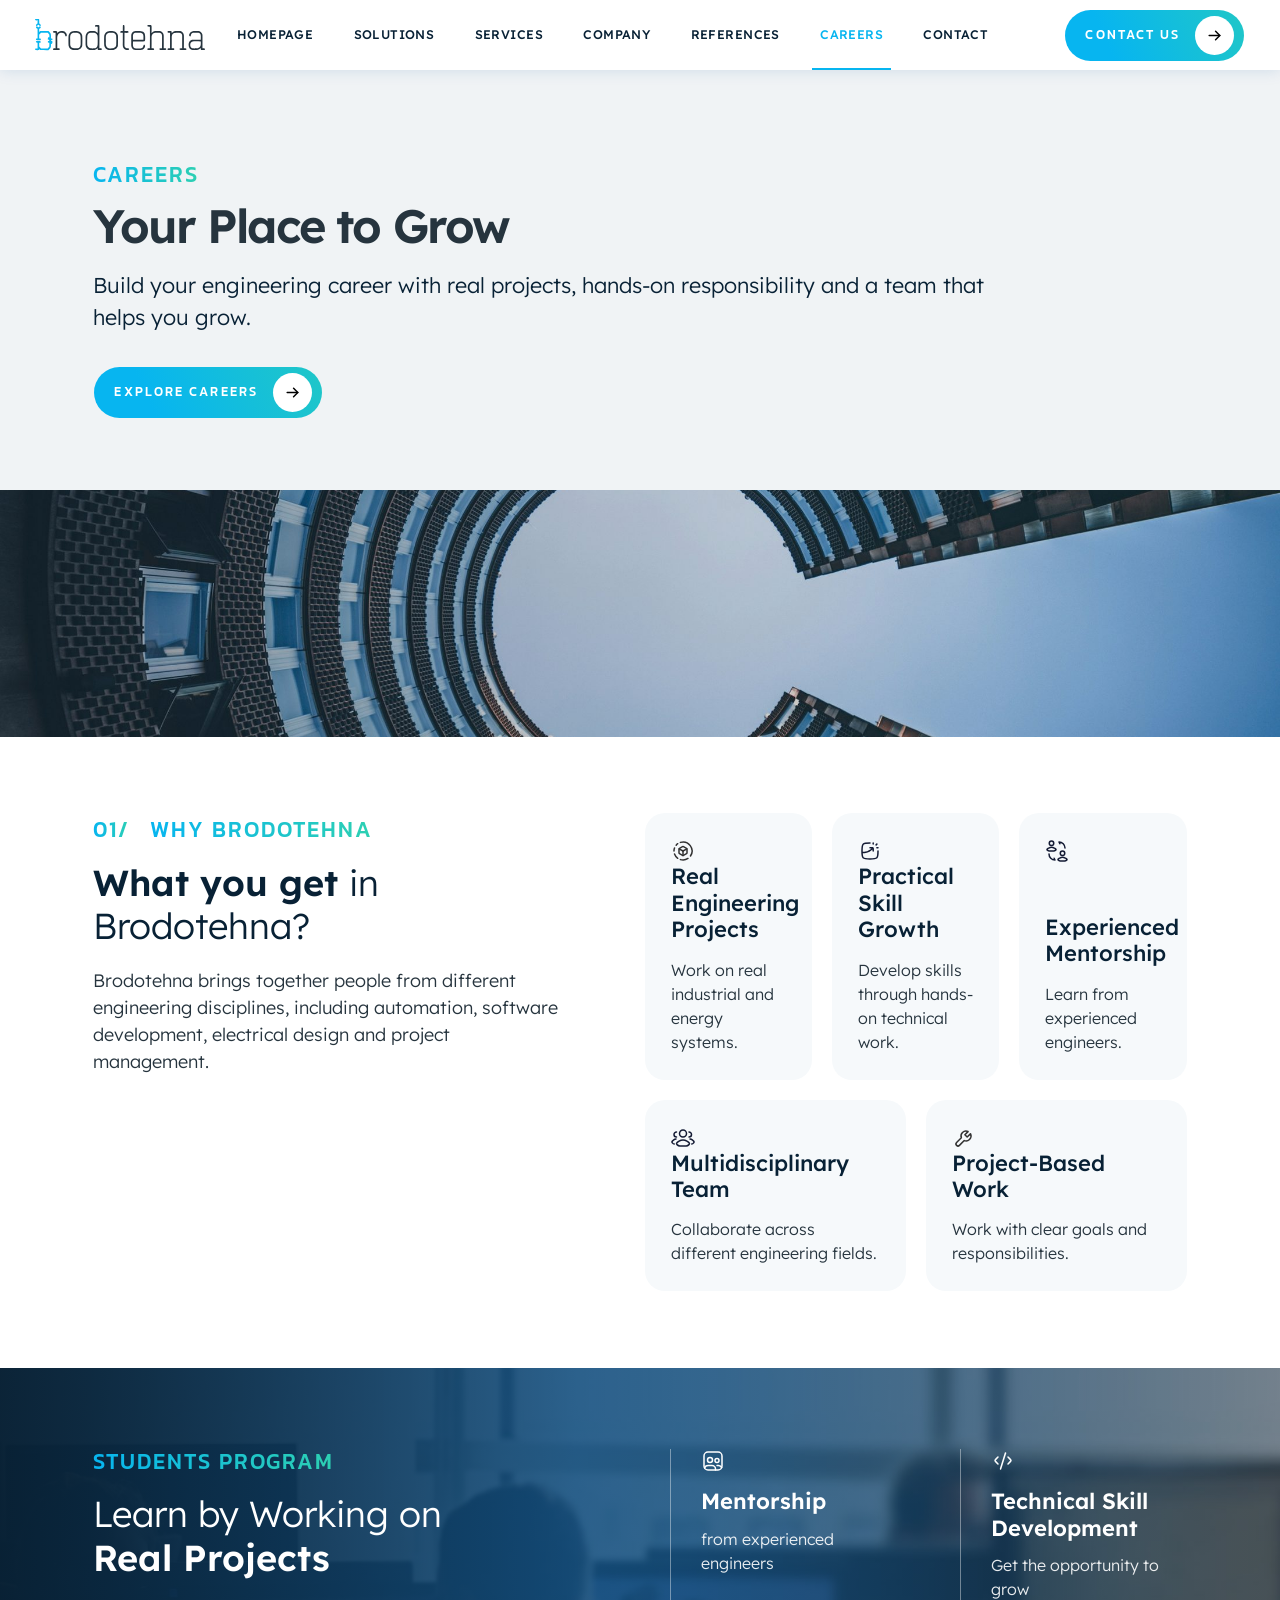
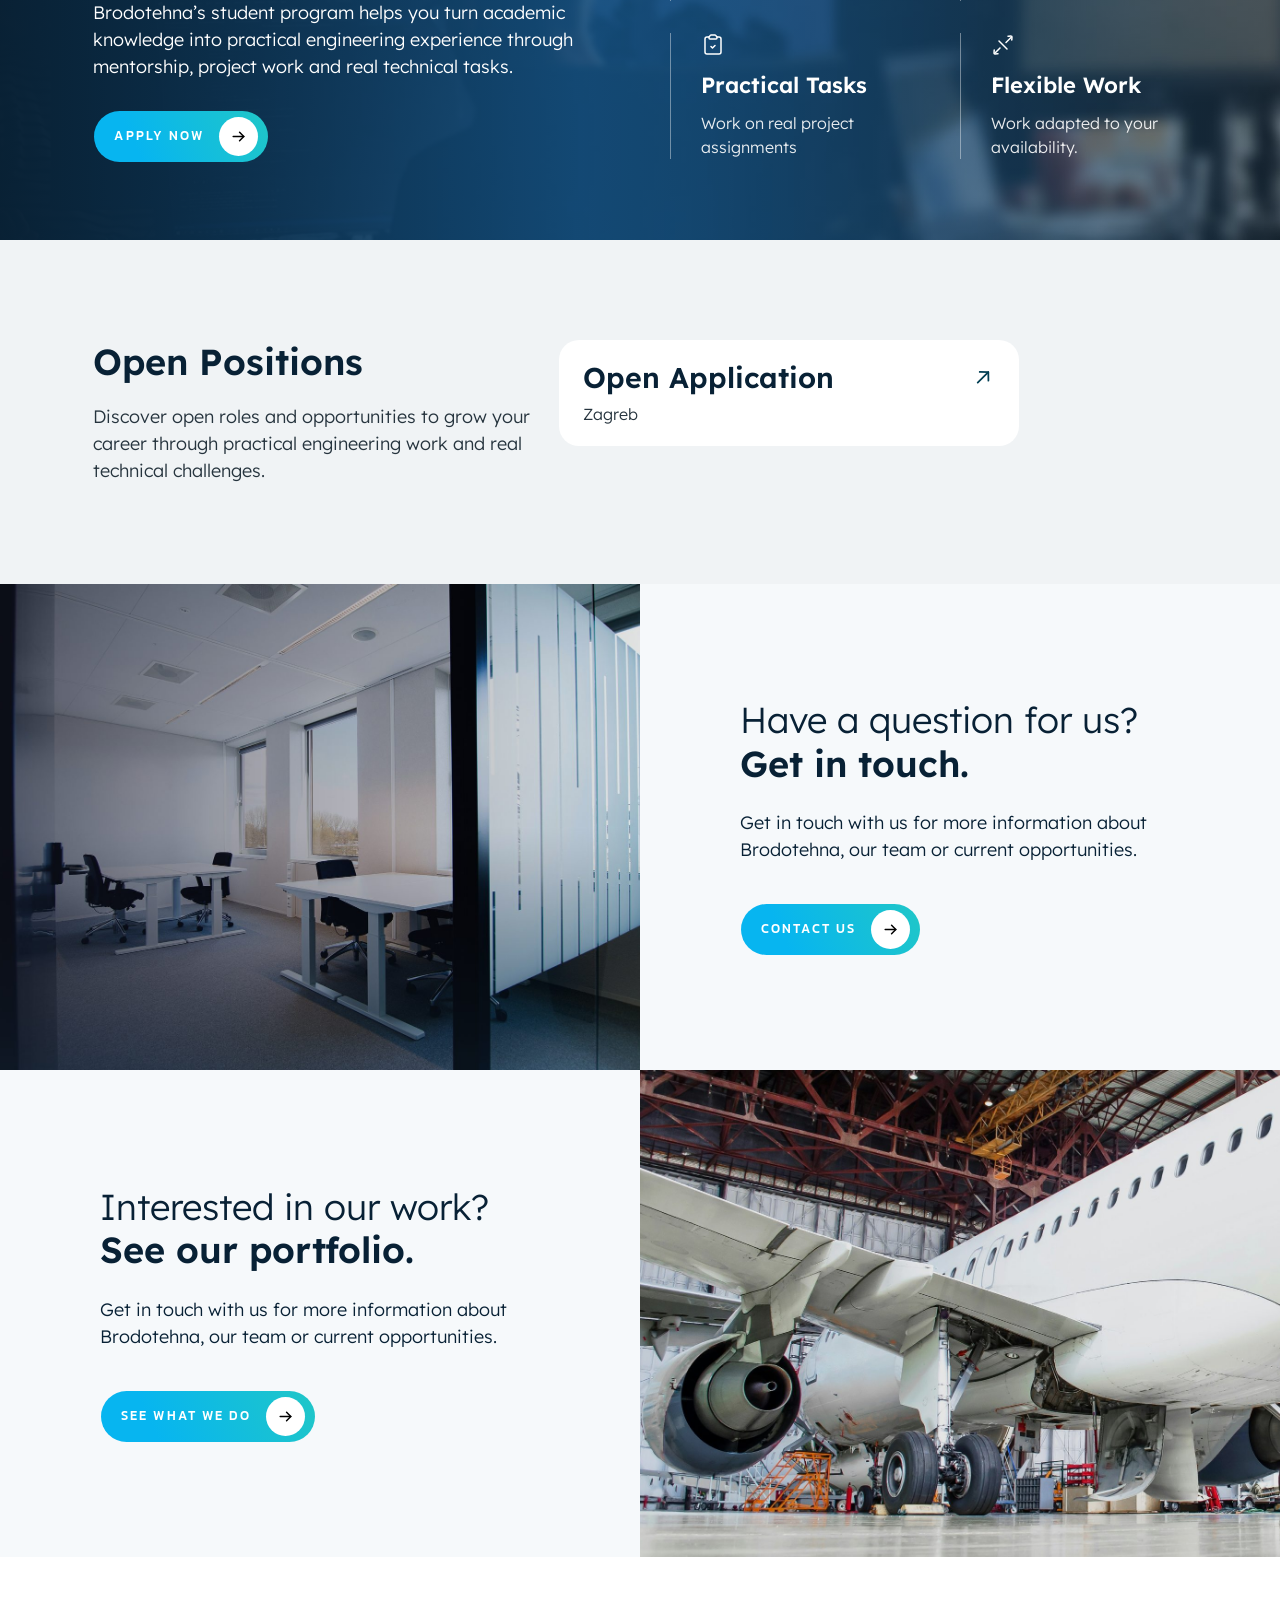
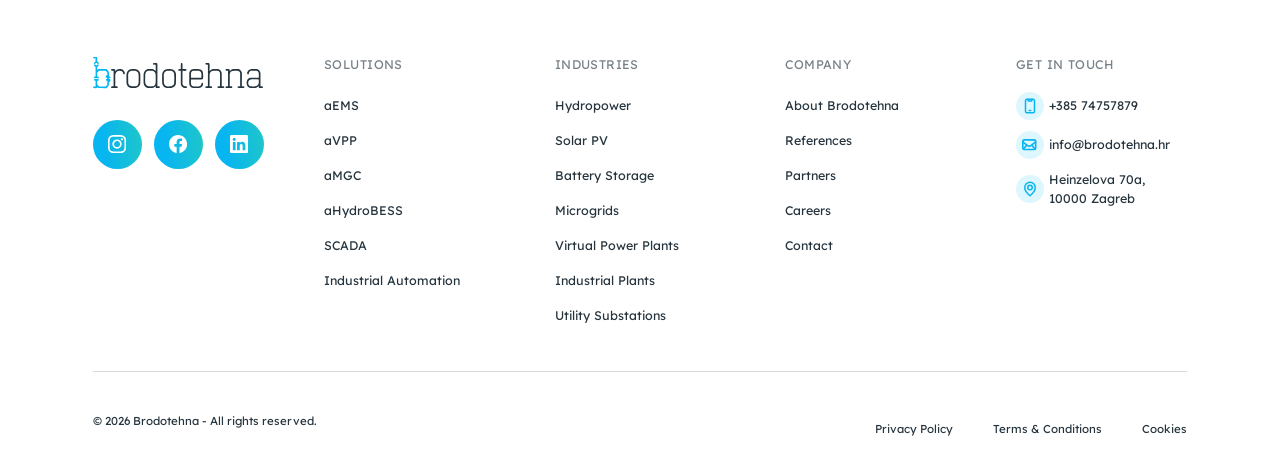
==== careers.html @ 7fa24510 "added all pages" ====
<!DOCTYPE html>
<html lang="en">

<head>
  <meta charset="utf-8">
  <meta content="width=device-width, initial-scale=1.0" name="viewport">

  <title>Brodotehna - Careers</title>
  <meta content="Grow your engineering career at Brodotehna - real industrial and energy projects, experienced mentorship and a student program for hands-on technical experience." name="description">

  <!-- Favicons -->
  <link href="assets/img/brodotehna/favicon.svg" rel="icon">
  <link href="assets/img/apple-touch-icon.png" rel="apple-touch-icon">

  <!-- Google Fonts -->
  <link rel="preconnect" href="https://fonts.googleapis.com">
  <link rel="preconnect" href="https://fonts.gstatic.com" crossorigin>
  <link href="https://fonts.googleapis.com/css2?family=Kanit:wght@400;500;600&family=Lexend:wght@300;400;500;600&display=swap" rel="stylesheet">

  <!-- Vendor CSS Files -->
  <link href="assets/vendor/bootstrap/css/bootstrap.min.css" rel="stylesheet">
  <link href="assets/vendor/aos/aos.css" rel="stylesheet">

  <!-- Brodotehna Site CSS (see references.html for why main.css and
       bootstrap-icons aren't loaded here either) -->
  <link href="assets/css/brodotehna.css" rel="stylesheet">

</head>

<body class="bth-page">

  <!-- ======= Menu ======= -->
  <nav class="navbar navbar-expand-xl bth-navbar sticky-top">
    <div class="bth-navbar__inner">
      <a href="index.html" class="navbar-brand bth-navbar__brand">
        <img src="assets/img/brodotehna/logo-brodotehna.svg" alt="Brodotehna">
      </a>

      <button type="button" class="navbar-toggler bth-navbar__toggler" data-bs-toggle="collapse" data-bs-target="#bthNavMain" aria-controls="bthNavMain" aria-expanded="false" aria-label="Toggle navigation">
        <img class="bth-icon-menu" src="assets/img/brodotehna/icon-menu.svg" alt="">
        <img class="bth-icon-close" src="assets/img/brodotehna/icon-close.svg" alt="">
      </button>

      <div class="collapse navbar-collapse" id="bthNavMain">
        <ul class="navbar-nav bth-navbar__nav">
          <li class="nav-item"><a class="nav-link" href="index.html">Homepage</a></li>
          <li class="nav-item"><a class="nav-link" href="solutions.html">Solutions</a></li>
          <li class="nav-item"><a class="nav-link" href="services.html">Services</a></li>
          <li class="nav-item"><a class="nav-link" href="company.html">Company</a></li>
          <li class="nav-item"><a class="nav-link" href="references.html">References</a></li>
          <li class="nav-item"><a class="nav-link active" href="careers.html">Careers</a></li>
          <li class="nav-item"><a class="nav-link" href="contact.html">Contact</a></li>
        </ul>
        <a href="contact.html" class="bth-btn">
          <span>Contact us</span>
          <span class="bth-btn__icon"><img src="assets/img/brodotehna/icon-arrow.svg" alt=""></span>
        </a>
      </div>
    </div>
  </nav><!-- End Menu -->

  <main id="main">

    <!-- ======= Page Header ======= -->
    <section class="bth-page-header bth-page-header--page-bg">
      <div class="bth-container" data-aos="fade-up">
        <p class="bth-eyebrow">Careers</p>
        <h1>Your Place to Grow</h1>
        <p>Build your engineering career with real projects, hands-on responsibility and a team that helps you grow.</p>
        <a href="#bthOpenPositions" class="bth-btn bth-page-header__cta">
          <span>Explore careers</span>
          <span class="bth-btn__icon"><img src="assets/img/brodotehna/icon-arrow.svg" alt=""></span>
        </a>
      </div>
    </section><!-- End Page Header -->

    <!-- ======= Photo strip ======= -->
    <div class="bth-photo-strip" data-aos="fade-up">
      <img src="assets/img/brodotehna/careers-photo-strip-optimized.jpg" alt="Looking up at a curved office building">
    </div>

    <!-- ======= Why Brodotehna ======= -->
    <section class="bth-careers-why">
      <div class="bth-container">
        <div class="bth-careers-why__row">
          <div class="bth-careers-why__intro" data-aos="fade-up">
            <div class="bth-solutions-intro__eyebrow">
              <span>01/</span>
              <span>Why Brodotehna</span>
            </div>
            <h2 class="bth-section-title">What you get <span class="bth-fw-light">in Brodotehna?</span></h2>
            <p>Brodotehna brings together people from different engineering disciplines, including automation, software development, electrical design and project management.</p>
          </div>
          <div class="bth-careers-why__grid" data-aos="fade-up">
            <div class="bth-careers-why__card">
              <img src="assets/img/brodotehna/icon-careers-real-projects.svg" alt="" class="bth-careers-why__icon">
              <div class="bth-careers-why__card-text">
                <h3>Real Engineering Projects</h3>
                <p>Work on real industrial and energy systems.</p>
              </div>
            </div>
            <div class="bth-careers-why__card">
              <img src="assets/img/brodotehna/icon-careers-skill-growth.svg" alt="" class="bth-careers-why__icon">
              <div class="bth-careers-why__card-text">
                <h3>Practical Skill Growth</h3>
                <p>Develop skills through hands-on technical work.</p>
              </div>
            </div>
            <div class="bth-careers-why__card">
              <img src="assets/img/brodotehna/icon-careers-mentorship.svg" alt="" class="bth-careers-why__icon">
              <div class="bth-careers-why__card-text">
                <h3>Experienced Mentorship</h3>
                <p>Learn from experienced engineers.</p>
              </div>
            </div>
            <div class="bth-careers-why__card bth-careers-why__card--wide">
              <img src="assets/img/brodotehna/icon-careers-team.svg" alt="" class="bth-careers-why__icon">
              <div class="bth-careers-why__card-text">
                <h3>Multidisciplinary Team</h3>
                <p>Collaborate across different engineering fields.</p>
              </div>
            </div>
            <div class="bth-careers-why__card bth-careers-why__card--wide">
              <img src="assets/img/brodotehna/icon-careers-project-based.svg" alt="" class="bth-careers-why__icon">
              <div class="bth-careers-why__card-text">
                <h3>Project-Based Work</h3>
                <p>Work with clear goals and responsibilities.</p>
              </div>
            </div>
          </div>
        </div>
      </div>
    </section><!-- End Why Brodotehna -->

    <!-- ======= Students Program ======= -->
    <section class="bth-careers-program">
      <div class="bth-careers-program__bg">
        <img src="assets/img/brodotehna/careers-student-program-bg-optimized.jpg" alt="">
      </div>
      <div class="bth-container bth-careers-program__inner">
        <div class="bth-careers-program__row">
          <div class="bth-careers-program__intro" data-aos="fade-up">
            <p class="bth-eyebrow">Students program</p>
            <h2 class="bth-careers-program__title"><span class="bth-fw-light">Learn by Working on</span><span class="bth-fw-semibold">Real Projects</span></h2>
            <p>Brodotehna&rsquo;s student program helps you turn academic knowledge into practical engineering experience through mentorship, project work and real technical tasks.</p>
            <a href="open-application.html" class="bth-btn">
              <span>Apply now</span>
              <span class="bth-btn__icon"><img src="assets/img/brodotehna/icon-arrow.svg" alt=""></span>
            </a>
          </div>
          <div class="bth-company-defines__grid" data-aos="fade-up">
            <div class="bth-company-defines__item">
              <img src="assets/img/brodotehna/icon-students-mentorship.svg" alt="" class="bth-company-defines__icon">
              <h3>Mentorship</h3>
              <p>from experienced engineers</p>
            </div>
            <div class="bth-company-defines__item">
              <img src="assets/img/brodotehna/icon-students-skill-development.svg" alt="" class="bth-company-defines__icon">
              <h3>Technical Skill Development</h3>
              <p>Get the opportunity to grow</p>
            </div>
            <div class="bth-company-defines__item">
              <img src="assets/img/brodotehna/icon-students-practical-tasks.svg" alt="" class="bth-company-defines__icon">
              <h3>Practical Tasks</h3>
              <p>Work on real project assignments</p>
            </div>
            <div class="bth-company-defines__item">
              <img src="assets/img/brodotehna/icon-students-flexible-work.svg" alt="" class="bth-company-defines__icon">
              <h3>Flexible Work</h3>
              <p>Work adapted to your availability.</p>
            </div>
          </div>
        </div>
      </div>
    </section><!-- End Students Program -->

    <!-- ======= Open Positions ======= -->
    <section class="bth-careers-open" id="bthOpenPositions">
      <div class="bth-container">
        <div class="row align-items-start" data-aos="fade-up">
          <div class="col-lg-5">
            <h2 class="bth-section-title">Open Positions</h2>
            <p class="bth-careers-open__intro">Discover open roles and opportunities to grow your career through practical engineering work and real technical challenges.</p>
          </div>
          <div class="col-lg-7">
            <a href="open-application.html" class="bth-careers-open__card">
              <div class="bth-careers-open__card-row">
                <h3>Open Application</h3>
                <span class="bth-careers-open__card-arrow"><img src="assets/img/brodotehna/careers-arrow-diagonal-open.svg" alt=""></span>
              </div>
              <p>Zagreb</p>
            </a>
          </div>
        </div>
      </div>
    </section><!-- End Open Positions -->

    <!-- ======= CTA: Contact ======= -->
    <section class="bth-solutions-cta">
      <div class="row g-0 align-items-center">
        <div class="col-lg-6">
          <div class="bth-solutions-cta__media" data-aos="fade-up">
            <img src="assets/img/brodotehna/careers-contact-cta-optimized.jpg" alt="Brodotehna office interior">
          </div>
        </div>
        <div class="col-lg-6">
          <div class="bth-solutions-cta__content" data-aos="fade-up">
            <h2><span class="bth-fw-light">Have a question for us?</span><span class="bth-fw-semibold">Get in touch.</span></h2>
            <p>Get in touch with us for more information about Brodotehna, our team or current opportunities.</p>
            <a href="contact.html" class="bth-btn">
              <span>Contact us</span>
              <span class="bth-btn__icon"><img src="assets/img/brodotehna/icon-arrow.svg" alt=""></span>
            </a>
          </div>
        </div>
      </div>
    </section><!-- End CTA: Contact -->

    <!-- ======= CTA: Portfolio ======= -->
    <section class="bth-solutions-cta">
      <div class="row g-0 align-items-center">
        <div class="col-lg-6">
          <div class="bth-solutions-cta__content" data-aos="fade-up">
            <h2><span class="bth-fw-light">Interested in our work?</span><span class="bth-fw-semibold">See our portfolio.</span></h2>
            <p>Get in touch with us for more information about Brodotehna, our team or current opportunities.</p>
            <a href="references.html" class="bth-btn">
              <span>See what we do</span>
              <span class="bth-btn__icon"><img src="assets/img/brodotehna/icon-arrow.svg" alt=""></span>
            </a>
          </div>
        </div>
        <div class="col-lg-6">
          <div class="bth-solutions-cta__media" data-aos="fade-up">
            <img src="assets/img/brodotehna/careers-portfolio-cta-optimized.jpg" alt="Aircraft maintenance hangar">
          </div>
        </div>
      </div>
    </section><!-- End CTA: Portfolio -->

  </main><!-- End #main -->

  <!-- ======= Footer ======= -->
  <footer class="bth-footer">
    <div class="bth-container">
      <div class="bth-footer__top row row-cols-1 row-cols-sm-2 row-cols-md-5 gy-5" data-aos="fade-up">
        <div class="col bth-footer__col">
          <div class="bth-footer__brand">
            <img src="assets/img/brodotehna/logo-brodotehna.svg" alt="Brodotehna">
            <div class="bth-footer__social">
              <a href="#" aria-label="Instagram"><img src="assets/img/brodotehna/icon-instagram.svg" alt=""></a>
              <a href="#" aria-label="Facebook"><img src="assets/img/brodotehna/icon-facebook.svg" alt=""></a>
              <a href="#" aria-label="LinkedIn"><img src="assets/img/brodotehna/icon-linkedin.svg" alt=""></a>
            </div>
          </div>
        </div>

        <div class="col bth-footer__col">
          <h4>Solutions</h4>
          <ul>
            <li><a href="solutions.html#solution-1">aEMS</a></li>
            <li><a href="solutions.html#solution-2">aVPP</a></li>
            <li><a href="solutions.html#solution-3">aMGC</a></li>
            <li><a href="solutions.html#solution-4">aHydroBESS</a></li>
            <li><a href="solutions.html#solution-5">SCADA</a></li>
            <li><a href="#">Industrial Automation</a></li>
          </ul>
        </div>

        <div class="col bth-footer__col d-none d-md-block">
          <h4>Industries</h4>
          <ul>
            <li><a href="#">Hydropower</a></li>
            <li><a href="#">Solar PV</a></li>
            <li><a href="#">Battery Storage</a></li>
            <li><a href="#">Microgrids</a></li>
            <li><a href="#">Virtual Power Plants</a></li>
            <li><a href="#">Industrial Plants</a></li>
            <li><a href="#">Utility Substations</a></li>
          </ul>
        </div>

        <div class="col bth-footer__col">
          <h4>Company</h4>
          <ul>
            <li><a href="company.html">About Brodotehna</a></li>
            <li><a href="references.html">References</a></li>
            <li><a href="#">Partners</a></li>
            <li><a href="careers.html">Careers</a></li>
            <li><a href="contact.html">Contact</a></li>
          </ul>
        </div>

        <div class="col bth-footer__col">
          <h4>Get in touch</h4>
          <ul>
            <li class="bth-footer__contact-row">
              <span class="bth-footer__contact-icon"><img src="assets/img/brodotehna/icon-phone.svg" alt=""></span>
              <a href="tel:+38574757879">+385 74757879</a>
            </li>
            <li class="bth-footer__contact-row">
              <span class="bth-footer__contact-icon"><img src="assets/img/brodotehna/email-icon2.svg" alt=""></span>
              <a href="mailto:info@brodotehna.hr">info@brodotehna.hr</a>
            </li>
            <li class="bth-footer__contact-row">
              <span class="bth-footer__contact-icon"><img src="assets/img/brodotehna/icon-pin.svg" alt=""></span>
              <a href="#">Heinzelova 70a, 10000 Zagreb</a>
            </li>
          </ul>
        </div>
      </div>

      <div class="bth-footer__bottom">
        <p>© 2026 Brodotehna - All rights reserved.</p>
        <div class="bth-footer__legal">
          <a href="privacy-policy.html">Privacy Policy</a>
          <a href="terms-conditions.html">Terms &amp; Conditions</a>
          <a href="cookies.html">Cookies</a>
        </div>
      </div>
    </div>
  </footer>
  <!-- End Footer -->

  <a href="#" class="scroll-top d-flex align-items-center justify-content-center">
    <img src="assets/img/brodotehna/icon-scroll-top.svg" alt="" width="17" height="17">
  </a>

  <div id="preloader">
    <div class="loader-wrap">
      <svg class="loader-logo" viewBox="0 0 18 32" xmlns="http://www.w3.org/2000/svg" aria-label="Loading">
        <defs>
          <clipPath id="bthPreloaderShape">
            <path d="M0.376221 0H3.99174C4.35253 0.495564 4.21668 3.66813 4.21173 4.47315C5.01069 4.87615 6.09484 5.65272 5.70634 6.68852C4.94451 7.41941 4.03047 6.37052 3.44972 5.86592C3.02343 6.07668 2.09348 7.08803 1.71223 6.9265C-0.0867535 6.16432 1.71155 4.99147 2.56827 4.46494L2.57404 1.35053C1.79078 1.36548 0.363747 1.57692 0.0703125 0.717025C0.0915492 0.370192 0.169207 0.283844 0.376221 0Z"/>
            <path d="M1.68732 7.30066C2.20569 7.28947 2.98511 8.09586 3.43503 8.46717C3.91678 8.03898 4.40789 7.62143 4.908 7.21484C6.80193 8.24058 5.26954 9.16404 4.19641 9.99481C4.18508 11.0788 4.1951 12.163 4.22651 13.2466C4.55204 12.836 4.84022 12.4422 5.25326 12.1154C7.71557 12.0804 11.041 11.9584 13.4315 12.0865C14.1252 12.5825 15.6711 14.3429 15.8494 15.2166C16.1009 16.4478 15.9838 18.1718 15.9689 19.4615C16.7004 19.4432 17.218 19.3596 17.6324 20.1631C17.729 20.3505 17.6666 20.4379 17.5947 20.6149C17.1691 21.0267 16.5284 21.0734 15.9455 21.1754C15.7355 22.4429 17.5984 21.7867 17.4887 22.8557C17.4378 23.3514 17.2634 24.55 16.9853 24.8444C16.6482 24.9973 16.3269 24.9603 15.9592 24.9497C15.9873 26.0966 16.1637 27.6703 15.5435 28.6743C15.0775 29.4282 14.0938 30.6582 13.3189 31.1268C10.7886 31.1802 7.84124 31.0865 5.25009 31.0934C4.97247 30.8889 4.44917 30.2464 4.24706 30.215C4.20674 30.4121 4.17975 30.4939 4.11088 30.6795C3.51797 31.3322 0.896527 31.2709 0.238474 30.8025C-0.797511 29.2687 1.83259 29.4592 2.57479 29.4732L2.56075 23.7376C2.02674 23.7467 1.46059 23.7952 1.11256 23.3521C-0.0811466 21.8323 3.56557 22.0907 4.02514 22.0908C4.13643 22.0871 4.24777 22.0844 4.35912 22.0828C5.10032 22.0739 6.32416 22.4345 5.59576 23.4581C5.34624 23.8087 4.63351 23.7601 4.21582 23.7547C4.1616 24.8998 4.21583 26.3185 4.23081 27.4831C4.86386 28.1542 5.35389 28.85 6.05661 29.5444C7.46785 29.4155 11.2007 29.4571 12.6727 29.5142C13.2165 28.9645 13.8943 28.2315 14.3043 27.5801C14.3523 26.3269 14.3351 24.995 14.3389 23.7355C13.3309 23.7515 12.2402 23.5883 13.0137 22.3085C13.2477 21.9215 14.0864 22.3019 14.3909 21.9819C14.3863 20.7741 13.0675 21.4179 12.8307 20.6101C12.7174 20.2237 12.8652 19.1346 13.0296 18.7287C13.3195 18.0129 14.039 18.3907 14.299 18.2984C14.4157 17.8361 14.3464 16.3242 14.3397 15.7576C13.8327 14.9575 13.3582 14.3648 12.7149 13.6833C10.5169 13.708 8.25402 13.6747 6.04155 13.687C5.49926 14.1725 4.60495 15.2193 4.18668 15.8025L4.20308 19.4763C4.67986 19.4533 5.31422 19.3882 5.65117 19.8099C7.11565 21.643 1.87784 21.2345 1.27295 20.9123C0.254955 19.7595 1.56844 19.4558 2.54429 19.5206C2.63406 16.431 2.54601 12.9602 2.55404 9.82941C1.47647 9.26013 0.18175 8.28091 1.68732 7.30066Z"/>
          </clipPath>
          <filter id="bthPreloaderGlow" x="-100%" y="-100%" width="300%" height="300%">
            <feGaussianBlur stdDeviation="0.55" result="blur"/>
            <feMerge>
              <feMergeNode in="blur"/>
              <feMergeNode in="SourceGraphic"/>
            </feMerge>
          </filter>
          <linearGradient id="bthPreloaderShine" x1="0" y1="0" x2="0" y2="1">
            <stop offset="0%" stop-color="white" stop-opacity="0"/>
            <stop offset="50%" stop-color="white" stop-opacity=".75"/>
            <stop offset="100%" stop-color="white" stop-opacity="0"/>
          </linearGradient>
        </defs>
        <g class="loader-logo-base">
          <path d="M0.376221 0H3.99174C4.35253 0.495564 4.21668 3.66813 4.21173 4.47315C5.01069 4.87615 6.09484 5.65272 5.70634 6.68852C4.94451 7.41941 4.03047 6.37052 3.44972 5.86592C3.02343 6.07668 2.09348 7.08803 1.71223 6.9265C-0.0867535 6.16432 1.71155 4.99147 2.56827 4.46494L2.57404 1.35053C1.79078 1.36548 0.363747 1.57692 0.0703125 0.717025C0.0915492 0.370192 0.169207 0.283844 0.376221 0Z"/>
          <path d="M1.68732 7.30066C2.20569 7.28947 2.98511 8.09586 3.43503 8.46717C3.91678 8.03898 4.40789 7.62143 4.908 7.21484C6.80193 8.24058 5.26954 9.16404 4.19641 9.99481C4.18508 11.0788 4.1951 12.163 4.22651 13.2466C4.55204 12.836 4.84022 12.4422 5.25326 12.1154C7.71557 12.0804 11.041 11.9584 13.4315 12.0865C14.1252 12.5825 15.6711 14.3429 15.8494 15.2166C16.1009 16.4478 15.9838 18.1718 15.9689 19.4615C16.7004 19.4432 17.218 19.3596 17.6324 20.1631C17.729 20.3505 17.6666 20.4379 17.5947 20.6149C17.1691 21.0267 16.5284 21.0734 15.9455 21.1754C15.7355 22.4429 17.5984 21.7867 17.4887 22.8557C17.4378 23.3514 17.2634 24.55 16.9853 24.8444C16.6482 24.9973 16.3269 24.9603 15.9592 24.9497C15.9873 26.0966 16.1637 27.6703 15.5435 28.6743C15.0775 29.4282 14.0938 30.6582 13.3189 31.1268C10.7886 31.1802 7.84124 31.0865 5.25009 31.0934C4.97247 30.8889 4.44917 30.2464 4.24706 30.215C4.20674 30.4121 4.17975 30.4939 4.11088 30.6795C3.51797 31.3322 0.896527 31.2709 0.238474 30.8025C-0.797511 29.2687 1.83259 29.4592 2.57479 29.4732L2.56075 23.7376C2.02674 23.7467 1.46059 23.7952 1.11256 23.3521C-0.0811466 21.8323 3.56557 22.0907 4.02514 22.0908C4.13643 22.0871 4.24777 22.0844 4.35912 22.0828C5.10032 22.0739 6.32416 22.4345 5.59576 23.4581C5.34624 23.8087 4.63351 23.7601 4.21582 23.7547C4.1616 24.8998 4.21583 26.3185 4.23081 27.4831C4.86386 28.1542 5.35389 28.85 6.05661 29.5444C7.46785 29.4155 11.2007 29.4571 12.6727 29.5142C13.2165 28.9645 13.8943 28.2315 14.3043 27.5801C14.3523 26.3269 14.3351 24.995 14.3389 23.7355C13.3309 23.7515 12.2402 23.5883 13.0137 22.3085C13.2477 21.9215 14.0864 22.3019 14.3909 21.9819C14.3863 20.7741 13.0675 21.4179 12.8307 20.6101C12.7174 20.2237 12.8652 19.1346 13.0296 18.7287C13.3195 18.0129 14.039 18.3907 14.299 18.2984C14.4157 17.8361 14.3464 16.3242 14.3397 15.7576C13.8327 14.9575 13.3582 14.3648 12.7149 13.6833C10.5169 13.708 8.25402 13.6747 6.04155 13.687C5.49926 14.1725 4.60495 15.2193 4.18668 15.8025L4.20308 19.4763C4.67986 19.4533 5.31422 19.3882 5.65117 19.8099C7.11565 21.643 1.87784 21.2345 1.27295 20.9123C0.254955 19.7595 1.56844 19.4558 2.54429 19.5206C2.63406 16.431 2.54601 12.9602 2.55404 9.82941C1.47647 9.26013 0.18175 8.28091 1.68732 7.30066Z"/>
        </g>
        <g clip-path="url(#bthPreloaderShape)">
          <rect class="loader-logo-fill loader-fill-rect" x="-2" y="0" width="22" height="32"/>
          <rect class="loader-shine" x="-2" y="28" width="22" height="5" fill="url(#bthPreloaderShine)"/>
        </g>
      </svg>
    </div>
  </div>

  <!-- Vendor JS Files -->
  <script src="assets/vendor/bootstrap/js/bootstrap.min.js"></script>
  <script src="assets/vendor/aos/aos.js"></script>

  <!-- Brodotehna Site JS -->
  <script src="assets/js/brodotehna.js"></script>

</body>

</html>
---- assets/css/brodotehna.css ----
/**
 * Brodotehna site styles
 * Built on top of Bootstrap (full bootstrap.min.css: grid + the real
 * navbar component, restyled here rather than reimplemented) and AOS
 * for scroll animations. Deliberately does NOT load the template's
 * main.css on this page - main.css has its own .navbar/.header rules
 * for the template's original nav pattern that collide with
 * Bootstrap's .navbar class (see references.html for details); the
 * handful of bits still needed from it (preloader, scroll-top base,
 * one AOS tweak) are inlined below instead.
 * Everything else is scoped under .bth- classes.
 */

:root {
  --bth-primary: #07b5f0;
  --bth-teal: #2dd0b2;
  --bth-dark: #26343e;
  --bth-nav-text: #082135;
  --bth-muted: #778188;
  --bth-label-muted: #9ba0a5;
  --bth-bg-light: #f6f9fb;
  /* Back to the distinct #f0f3f5 it originally was (briefly unified
     with --bth-bg-light for a while) - #f6f9fb sat too close to white
     to give white buttons/cards on top of it enough contrast. */
  --bth-bg-page: #f0f3f5;
  --bth-border: #d7dce1;
  --bth-icon-bg: #def6fe;
  --bth-font-heading: "Lexend", sans-serif;
  --bth-font-label: "Kanit", sans-serif;
}

.bth-page,
.bth-page *,
.bth-page *::before,
.bth-page *::after {
  box-sizing: border-box;
}

html {
  margin: 0;
}

.bth-page {
  margin: 0;
  background: #ffffff;
  color: var(--bth-dark);
  font-family: var(--bth-font-heading);
  overflow-x: hidden;
}

.bth-page img {
  max-width: 100%;
  display: block;
}

.bth-page ul {
  list-style: none;
  margin: 0;
  padding: 0;
}

/* main.css's generic "section { padding: 80px 0; overflow: hidden }"
   applies to every <section> on the page. A blanket ".bth-page section"
   reset would out-specificity (and silently break) any section that
   sets its own padding via a single class, like .bth-page-header and
   .bth-partners below - so each section that needs different spacing
   overrides it individually instead, at matching specificity. */
.bth-reference-cards {
  padding: 0;
  overflow: visible;
}

.bth-container {
  width: 100%;
  max-width: 2400px;
  margin: 0 auto;
  padding: 0 clamp(20px, 7.3vw, 140px);
}

/*--------------------------------------------------------------
# Menu
--------------------------------------------------------------*/
/* This is Bootstrap's own .navbar component (navbar-expand-xl in the
   markup) restyled - not a rebuilt nav. Bootstrap's compiled CSS
   already handles showing the toggler vs. the full nav at exactly
   1200px (its "xl" breakpoint) and the collapse/expand mechanics;
   everything here is visual restyling on top of that, plus turning
   the collapsed panel into a full-screen overlay (below). */
.bth-navbar {
  position: sticky;
  top: 0;
  z-index: 998;
  background: #fff;
  box-shadow: 0 0 15px rgba(0, 89, 158, 0.15);
  padding: 0;
}

/* position:sticky on mobile Chrome/Android renders the navbar visibly
   clipped (logo/toggler sliced off, as if it got stuck partway through
   its own height) while the browser's own address bar collapses or
   expands during scroll - a known Chromium bug where a sticky
   element's offset gets recalculated against a stale intermediate
   viewport size mid-animation. position:fixed doesn't hit the same
   bug (fixed elements track the visual viewport more reliably through
   that transition), so mobile swaps to it here - #main picks up
   matching top padding below since a fixed element is taken out of
   normal flow and would otherwise sit under the page content. */
@media (max-width: 1199.98px) {
  .bth-navbar {
    position: fixed;
    top: 0;
    left: 0;
    right: 0;
  }

  #main {
    padding-top: 74px;
  }
}

.bth-navbar__inner {
  display: flex;
  /* stretch (not center) so #bthNavMain - and, through it, the nav
     links - can be made exactly as tall as the navbar itself; each
     stretched child re-centers its own content internally below. */
  align-items: stretch;
  width: 100%;
  min-height: 70px;
  padding: 0 clamp(24px, 2.7vw, 40px);
}

.bth-navbar__brand {
  display: flex;
  align-items: center;
  flex-shrink: 0;
  margin: 0 clamp(20px, 1.9vw, 41px) 0 0;
  padding: 0;
}

.bth-navbar__brand img {
  width: 170px;
  height: auto;
}

/* #bthNavMain (Bootstrap's .navbar-collapse) takes the remaining
   width next to the brand, so the nav links stay clustered next to
   the logo while the button below gets pushed to the far right via
   margin-left:auto within that remaining space - not just centered
   in the gap between two flex children. Desktop only: below 1200px
   #bthNavMain becomes the full-screen mobile panel instead (see the
   1199.98px breakpoint block further down), with its own alignment. */
@media (min-width: 1200px) {
  #bthNavMain.navbar-collapse {
    display: flex;
    /* stretch so .bth-navbar__nav (and, through it, each nav-link) can
       reach the navbar's full height - see .bth-navbar__inner. The
       Contact us button has its own fixed height, so it's unaffected
       by the stretch and just needs recentering (below). */
    align-items: stretch;
    flex: 1;
  }
}

.bth-navbar__nav {
  display: flex;
  /* stretch, not center - a nav-link only as tall as its own text
     puts its border-bottom (the active-tab underline) wherever that
     text ends, with empty navbar height left below it. Stretched to
     the full navbar height, the border instead lands flush with the
     navbar's own bottom edge; the link's own align-items:center (see
     .bth-navbar .nav-link) still keeps its text vertically centered
     within that taller box. */
  align-items: stretch;
  gap: clamp(20px, 1.9vw, 28px);
  margin: 0;
}

/* .bth-navbar__nav's align-items:stretch (above) only stretches its
   OWN direct children - the <li class="nav-item"> elements, not the
   <a class="nav-link"> nested one level inside each - and a plain,
   non-flex <li> doesn't pass that stretch down any further on its
   own. Without this, the stretched <li> ends up taller than the
   nav-link's own natural content height, and the nav-link (a normal,
   non-stretched block inside it) just sits at the LI's top edge -
   reading as every link having shifted upward, floating above where
   the underline/bottom border actually lands. */
@media (min-width: 1200px) {
  .bth-navbar .nav-item {
    display: flex;
    align-items: stretch;
  }
}

.bth-navbar .nav-link {
  display: flex;
  align-items: center;
  font-family: var(--bth-font-heading);
  font-weight: 500;
  font-size: 12.5px;
  letter-spacing: 0.42px;
  text-transform: uppercase;
  white-space: nowrap;
  color: var(--bth-nav-text);
  border-bottom: 2px solid transparent;
  transition: color 0.3s, border-color 0.3s;
}

.bth-navbar .nav-link:hover {
  color: var(--bth-primary);
}

.bth-navbar .nav-link.active {
  color: var(--bth-primary);
  border-bottom-color: var(--bth-primary);
}

.bth-navbar .bth-btn {
  flex-shrink: 0;
  white-space: nowrap;
  margin-left: auto;
}

/* #bthNavMain.navbar-collapse switched to align-items:stretch (see
   above) for the nav-link underline fix - the button has its own
   fixed height so it won't actually stretch, but needs this to stay
   vertically centered instead of falling back to the cross-start
   (top) edge. Desktop-only: on mobile #bthNavMain is a COLUMN flex
   container instead, where align-self instead controls HORIZONTAL
   position - this rule applying there too (it's not scoped by
   default) is what pulled the Contact us button into the center
   instead of staying left-aligned with the nav links above it. */
@media (min-width: 1200px) {
  .bth-navbar .bth-btn {
    align-self: center;
  }
}

.bth-navbar__toggler {
  display: flex;
  align-items: center;
  justify-content: center;
  margin-left: auto;
  border: 0;
  background: none;
  padding: 0;
  cursor: pointer;
  box-shadow: none !important;
}

.bth-navbar__toggler img {
  width: 24px;
  height: 24px;
}

.bth-navbar__toggler .bth-icon-close {
  display: none;
}

.bth-navbar__toggler[aria-expanded="true"] .bth-icon-menu {
  display: none;
}

.bth-navbar__toggler[aria-expanded="true"] .bth-icon-close {
  display: block;
}

/* Buttons */
.bth-btn {
  display: inline-flex;
  align-items: center;
  flex-shrink: 0;
  gap: 15px;
  height: 53px;
  padding: 16px 10px 16px 20px;
  border-radius: 30px;
  border: 1px solid transparent;
  background: linear-gradient(65deg, var(--bth-primary) 24.5%, var(--bth-teal) 140%);
  background-clip: padding-box;
  color: #fff;
  font-family: var(--bth-font-label);
  font-weight: 500;
  font-size: 12.5px;
  letter-spacing: 2.1px;
  text-transform: uppercase;
  text-decoration: none;
  white-space: nowrap;
  cursor: pointer;
  transition: background 0.3s, border-color 0.3s;
}

.bth-btn:hover {
  background: rgba(255, 255, 255, 0.3);
  backdrop-filter: blur(30px);
  -webkit-backdrop-filter: blur(30px);
  border-color: rgba(255, 255, 255, 0.42);
  color: #fff;
}

/* The frosted-glass hover above only reads correctly on a dark photo
   background (like the full-bleed CTA on References) - white text on
   a barely-tinted white overlay is invisible on a plain light page
   background. On every other (light-bg) .bth-btn context, swap it for
   a light-gray fill + blue border instead - the same combo
   .bth-btn--secondary already uses at rest, so the hover state reads
   as an established part of the button language rather than a new
   one, and it stays clearly visible against a white/light-gray page
   background where the frosted look would nearly disappear. */
.bth-navbar .bth-btn:hover,
.bth-solutions-intro .bth-btn:hover,
.bth-solutions-cta .bth-btn:hover,
.bth-services-panel .bth-btn:hover,
.bth-contact-form .bth-btn:hover,
.bth-page-header .bth-btn:hover,
.bth-careers-apply .bth-btn:hover {
  background: var(--bth-bg-light);
  border-color: var(--bth-primary);
  backdrop-filter: none;
  -webkit-backdrop-filter: none;
  color: var(--bth-nav-text);
}

/* "Send inquiry" sits on the same light page background as its panel
   (not a photo/dark section like other .bth-btn contexts), so the rest
   state swaps the default gradient fill for the page's own bg color -
   the gradient text would otherwise be unreadable, so the dark nav
   text color comes along with it. Hover is untouched (still the
   .bth-services-panel .bth-btn:hover rule above). */
.bth-services-panel .bth-btn {
  background: var(--bth-bg-page);
  color: var(--bth-nav-text);
}

.bth-btn__icon {
  display: flex;
  align-items: center;
  justify-content: center;
  width: 39px;
  height: 39px;
  border-radius: 50%;
  background: #fff;
  flex-shrink: 0;
  transition: background 0.3s;
}

.bth-btn__icon img {
  /* icon-arrow.svg already points right as authored - no rotation
     needed (Figma's own -rotate-90 on this icon actually turns it
     to point up, not right). It's authored white, which is invisible
     on this button's white circle - invert it to read, then let it
     go back to native white on hover once the circle switches to the
     gradient fill (see below). */
  width: 17px;
  height: 17px;
  filter: invert(1);
  transition: filter 0.3s;
}

.bth-btn:not(.bth-btn--secondary):hover .bth-btn__icon {
  background: linear-gradient(83deg, var(--bth-primary) 24.5%, var(--bth-teal) 140%);
}

.bth-btn:not(.bth-btn--secondary):hover .bth-btn__icon img {
  filter: none;
}

/* Some icons (icon-arrow-diagonal-dark.svg on "Explore solutions") are already
   authored in the dark navy color, not white like icon-arrow.svg/
   icon-download.svg - inverting an already-dark icon produces a wrong
   yellowish tint, not black. Skip the default invert for these, and
   go the other way on hover (force white) since the circle behind it
   switches to the gradient fill then. */
.bth-btn__icon img.bth-icon-dark {
  filter: none;
}

.bth-btn:not(.bth-btn--secondary):hover .bth-btn__icon img.bth-icon-dark {
  filter: brightness(0) invert(1);
}

.bth-btn--secondary {
  background: var(--bth-bg-light);
  border: 1.5px solid var(--bth-primary);
  color: var(--bth-nav-text);
  padding: 8px 8px 8px 20px;
  gap: 10px;
}

.bth-btn--secondary:hover {
  background: #e0f7ff;
  backdrop-filter: none;
  -webkit-backdrop-filter: none;
  border-color: rgba(7, 181, 240, 0.3);
  color: var(--bth-nav-text);
}

.bth-btn--secondary .bth-btn__icon {
  width: 39px;
  height: 39px;
  background: linear-gradient(83deg, var(--bth-primary) 24.5%, var(--bth-teal) 140%);
}

.bth-btn--secondary .bth-btn__icon img {
  filter: brightness(0) invert(1);
}

.bth-btn--block {
  width: 100%;
  justify-content: space-between;
}

/* Mobile nav overlay - this is Bootstrap's #bthNavMain (.navbar-collapse)
   below its xl breakpoint (1200px), restyled as a full-screen panel
   instead of Bootstrap's small dropdown. Bootstrap's JS still toggles
   the .show/.collapsing classes; we're just redefining what those mean
   visually. Above 1200px, Bootstrap's own navbar-expand-xl CSS takes
   over and none of this applies. */
@media (max-width: 1199.98px) {
  .bth-navbar__inner {
    min-height: 0;
    padding: 21px clamp(20px, 5vw, 25px);
  }

  #bthNavMain {
    position: fixed;
    top: 74px;
    left: 0;
    right: 0;
    /* height (not inset's bottom:0) on purpose: mobile browsers size a
       fixed element's bottom:0 against the LARGEST possible viewport
       (address bar hidden), not the one currently visible. On a long,
       scrolled page the address bar has collapsed and the layout
       viewport is at its tallest, so bottom:0 made this panel taller
       than what's actually on screen - pushing the Contact us button
       past the visible fold on pages like Solutions, while shorter
       pages (where you're still near the top, address bar showing)
       looked fine. dvh tracks the real visible viewport instead. */
    height: calc(100vh - 74px);
    height: calc(100dvh - 74px);
    z-index: 997;
    background: #fff;
    padding: 40px 25px;
    display: flex !important;
    flex-direction: column;
    /* Bootstrap's own base .navbar-collapse rule sets
       align-items:center unconditionally (not scoped to any
       breakpoint) - override it here or both the nav list and the
       button get centered/shrink-wrapped instead of left-aligned
       and full-width. #bthNavMain (an ID) beats .navbar-collapse
       (a class) regardless of load order, so this is enough. */
    align-items: stretch;
    transform: translateY(-100%);
    opacity: 0;
    visibility: hidden;
    transition: transform 0.35s ease, opacity 0.35s ease, visibility 0s linear 0.35s;
    overflow-y: auto;
  }

  /* Driven by .bth-nav-open (toggled in brodotehna.js on Bootstrap's
     show.bs.collapse/hide.bs.collapse events), not .show. Bootstrap's
     own Collapse plugin only adds .show once its internal .collapsing
     phase finishes, so gating the slide/fade on .show meant nothing
     visibly moved until that whole (separately-timed) phase was over -
     a dead pause up front that read as a jerky, delayed open. Those
     events fire synchronously the instant open/close is triggered, so
     this transition now starts immediately instead of waiting on
     Bootstrap's own timing. */
  #bthNavMain.bth-nav-open {
    transform: translateY(0);
    opacity: 1;
    visibility: visible;
    transition: transform 0.35s ease, opacity 0.35s ease, visibility 0s;
  }

  /* Overrides height only to cancel Bootstrap's own inline height
     animation (still set directly on the element by its Collapse
     plugin) - .bth-nav-open above is the only visual transition, and
     .collapsing is present at the same time as .bth-nav-open for the
     whole opening phase, so this must NOT also declare `transition`:
     with equal (ID + one class) specificity, whichever of these two
     rules comes later in the file would win the property outright,
     and a stray `transition: none` here silently cancelled
     .bth-nav-open's transition entirely - the panel jumped open in
     under 100ms instead of sliding over 350ms.
     The value must match the base rule's height exactly (not `auto`,
     which is shorter, content-sized) - .collapsing is removed right
     as Bootstrap's own internal timer finishes, which usually lands
     close to when the slide/fade transition above also looks done;
     if the height were different here, the panel would visibly resize
     at that exact moment (and the bottom-pinned Contact us button,
     using margin-top:auto, would jump again right after the slide-in
     already looked finished) as it fell back to the base rule's value
     the instant this override disappeared. */
  #bthNavMain.collapsing {
    height: calc(100vh - 74px) !important;
    height: calc(100dvh - 74px) !important;
  }

  .bth-navbar__nav {
    flex-direction: column;
    align-items: flex-start;
    gap: 20px;
    margin: 0 0 40px;
  }

  .bth-navbar .nav-link {
    height: 40px;
    font-size: 14.5px;
    letter-spacing: 0.48px;
    width: fit-content;
  }

  .bth-navbar .bth-btn {
    width: fit-content;
    margin-left: 0;
    /* Pins the button to the bottom of #bthNavMain by itself (an auto
       margin on the item), instead of the parent's justify-content:
       space-between having to jointly recompute both children's
       position against the panel's full height on every reflow -
       that recalculation, landing right as .collapsing forces
       height:auto and the transform/opacity slide-in starts, is what
       produced the jerk right as the mobile menu opened. Same end
       position, computed per-item instead of by the parent. */
    margin-top: auto;
  }
}

/*--------------------------------------------------------------
# Page header
--------------------------------------------------------------*/
/* min-height (not a per-page height) is what keeps this section the
   same size on every page that uses it - padding alone lets a page
   with a shorter heading (References: "Explore Our Work") end up
   shorter than one with a longer heading that wraps to a second line
   (Solutions: "Solutions for Smarter Energy Systems"). The target
   height itself is driven by fitting Solutions/Services' header +
   .bth-photo-strip together into one viewport below the sticky navbar
   (82px): 100vh - 82px - the strip's own height, which is a fixed
   19.2708vw since the strip is full-bleed at a 1920/370 aspect-ratio.
   References and Contact have no strip but share this same class, so
   the height comes out identical on all four pages either way. Clamped
   so it never grows past the old 420px ceiling and never shrinks below
   a floor that still comfortably fits a two-line heading. */
.bth-page-header {
  background: var(--bth-bg-page);
  padding: 40px 0 24px;
  min-height: clamp(240px, calc(100vh - 82px - 19.2708vw), 420px);
  display: flex;
  align-items: center;
}

@media (max-width: 991px) {
  .bth-page-header {
    padding: 32px 0 20px;
    min-height: 260px;
  }
}

/* Text-fill gradient (same blue-to-teal as the nav's Contact us icon
   circle) - background-clip:text paints the gradient through the
   glyph shapes, which only shows through where color is transparent.
   Sections with their own bright gradient background (.bth-locations)
   override color back to a plain white further down, which - since
   opaque text paints over the clipped background - cleanly cancels
   this effect there without needing to touch this rule. */
.bth-eyebrow {
  font-family: var(--bth-font-label);
  font-weight: 500;
  font-size: 21.5px;
  letter-spacing: 1.92px;
  text-transform: uppercase;
  /* width:fit-content is load-bearing: .bth-eyebrow is a block-level
     <p> that would otherwise stretch to its container's full width,
     so the gradient background would paint across that whole box -
     text-clipping only shows through the glyphs, which sit in just
     the first ~90px, so without this the visible slice is only the
     very start of the gradient (still solid-looking blue). */
  width: fit-content;
  background: linear-gradient(90deg, var(--bth-primary) 0%, var(--bth-teal) 100%);
  -webkit-background-clip: text;
  background-clip: text;
  color: transparent;
  margin: 0 0 8px;
}

@media (max-width: 991px) {
  .bth-eyebrow {
    font-size: 12.5px;
    letter-spacing: 1.12px;
    margin-bottom: 8px;
    background: linear-gradient(61deg, var(--bth-primary) 24.5%, var(--bth-teal) 140%);
    -webkit-background-clip: text;
    background-clip: text;
    color: transparent;
  }
}

.bth-page-header h1 {
  font-family: var(--bth-font-heading);
  font-weight: 600;
  /* Fluid between the mobile (36px) and desktop (64px) values instead
     of jumping at a single breakpoint - at tablet widths (e.g.
     ~1122px) the old fixed 64px read oversized for the viewport. */
  font-size: clamp(32.5px, 1.67vw + 25.5px, 57.5px);
  letter-spacing: -1.92px;
  color: var(--bth-dark);
  margin: 0 0 15px;
  max-width: 908px;
}

@media (max-width: 991px) {
  .bth-page-header h1 {
    letter-spacing: -1.08px;
    line-height: 40px;
  }
}

.bth-page-header p:not(.bth-eyebrow) {
  font-family: var(--bth-font-heading);
  font-weight: 300;
  font-size: 21.5px;
  color: var(--bth-dark);
  max-width: 908px;
  margin: 0;
}

@media (max-width: 991px) {
  .bth-page-header p:not(.bth-eyebrow) {
    font-size: 14.5px;
  }
}

/*--------------------------------------------------------------
# Reference cards
--------------------------------------------------------------*/
/* Bootstrap's row/col-lg-6/col-lg-6, an even 50/50 split (see the
   skeleton) - not a hand-built grid. Column widths and the stack-to-
   one-column-below-992px behavior both come from Bootstrap's own
   responsive column classes, so there's nothing here to get wrong at
   some in-between viewport width.
   The photo/text gap is deliberately NOT built from Bootstrap's row
   gutter (--bs-gutter-x): that column-padding formula kept producing
   inconsistent results (a stray tinted band in the gutter, then
   height/stretch weirdness). Instead the row keeps g-0 (zero gutter,
   see the HTML) and the gap is just plain padding on the text div
   itself (.bth-reference-card__content, below) - simpler and nothing
   to get wrong. */
/* A genuinely fixed height (not derived from aspect-ratio, not
   inherited from the text column via flex stretch) - the same value
   .bth-industries__media and .bth-solutions-cta__media use on
   Services, so every "photo half the screen, text the other half"
   section on the site reads as one consistent pattern. min-height (not
   height): every card keeps this exact size EXCEPT the ones whose real
   scope list is too long to fit at it (RDF Albioma's 9 items, Montsinery's
   4 items + closing note) - those rows grow to fit their own content
   instead of clipping it or overlapping the section after them, and the
   photo grows right along with them since .bth-reference-card__media-col's
   height:100% resolves against the row's real (grown) height. */
@media (min-width: 992px) {
  .bth-reference-card .row {
    min-height: clamp(460px, 38vw, 640px);
  }
}

/* position:relative (not height:100%) - it's the positioning context
   for .bth-reference-card__media below, which fills it via inset:0
   instead of a height:100% percentage chain. That chain (media-col
   height:100% -> .media height:100% -> img height:100%) needs every
   ancestor up to the flex row to have a genuinely DEFINITE height to
   resolve correctly; the row only has min-height (deliberately, so it
   can grow for long scope lists - see the comment on it above), which
   isn't definite in that sense. Browsers fell back to sizing the img
   by its own intrinsic aspect ratio instead - harmless for a landscape
   photo, but perucica.jpg is portrait (789x1052), so at this column's
   ~713px width its intrinsic height came out to ~950px, dragging the
   whole row (and the unrelated text column, centered inside it) up to
   match. inset:0 on an absolutely positioned element resolves against
   the containing block's actual laid-out box, not a percentage chain,
   so it sidesteps the whole issue regardless of the source photo's
   own aspect ratio. */
.bth-reference-card__media-col {
  order: 1;
  position: relative;
  /* Bootstrap's align-items-center on the row (see the HTML) means
     flex items are NOT stretched to the row's height by default -
     align-self overrides that back to stretch for just this column,
     so it still grows to match the row's real height (whatever that
     ends up being) for the absolutely positioned .media below to fill. */
  align-self: stretch;
}

.bth-reference-card__content-col {
  order: 2;
}

.bth-reference-card:nth-child(even) .bth-reference-card__media-col {
  order: 2;
}

.bth-reference-card:nth-child(even) .bth-reference-card__content-col {
  order: 1;
}

/* The alternating left/right order above is desktop-only, on purpose -
   stacked into one column below 992px, alternating order instead
   produces text/image/image/text/text/image... as consecutive cards'
   swapped columns land next to each other. Force every card back to
   the same text-then-image order regardless of odd/even, and give the
   now-full-width image its own (shorter) fixed height instead of the
   desktop clamp. */
@media (max-width: 991px) {
  .bth-reference-card__media-col,
  .bth-reference-card:nth-child(even) .bth-reference-card__media-col {
    order: 2;
    height: clamp(280px, 78vw, 400px);
  }

  .bth-reference-card__content-col,
  .bth-reference-card:nth-child(even) .bth-reference-card__content-col {
    order: 1;
  }
}

.bth-reference-card__media {
  position: absolute;
  inset: 0;
  overflow: hidden;
}

.bth-reference-card__media img {
  width: 100%;
  height: 100%;
  object-fit: cover;
}

.bth-reference-card__media::after {
  content: "";
  position: absolute;
  inset: 0;
  background: linear-gradient(180deg, rgba(18, 43, 61, 0.2), rgba(18, 43, 61, 0.6));
}

.bth-reference-card__content {
  display: flex;
  flex-direction: column;
  gap: 36px;
  /* box-sizing:border-box means max-width includes padding, so this
     is 700px of actual text (the readability cap Figma intends) plus
     up to ~260px of padding (100 inner + up to 160 outer) on top. */
  max-width: 960px;
  /* Inner (image-facing) side: fixed 100px gap. Outer (screen-edge)
     side: Figma's 160px, fluid. */
  padding: 10px clamp(30px, 8.3vw, 160px) 10px 100px;
}

.bth-reference-card:nth-child(even) .bth-reference-card__content {
  padding: 10px 100px 10px clamp(30px, 8.3vw, 160px);
}

@media (max-width: 991px) {
  .bth-reference-card__content,
  .bth-reference-card:nth-child(even) .bth-reference-card__content {
    padding: 40px 20px;
    gap: 20px;
    max-width: none;
  }
}

.bth-reference-card__content h2 {
  font-family: var(--bth-font-heading);
  font-weight: 600;
  font-size: clamp(25px, 0.71vw + 22.5px, 36px);
  letter-spacing: -1.2px;
  color: var(--bth-dark);
  margin: 0;
}

@media (max-width: 991px) {
  .bth-reference-card__content h2 {
    letter-spacing: -0.56px;
    line-height: 32px;
  }
}

.bth-reference-card__content p {
  font-family: var(--bth-font-heading);
  font-weight: 300;
  font-size: 18px;
  color: var(--bth-dark);
  margin: 0;
}

@media (max-width: 991px) {
  .bth-reference-card__content p {
    font-size: 14.5px;
  }
}

/* --- Scope block (eyebrow-style label + intro line + arrow list) ---
   Grouped in its own flex column with a tight 14px gap so the label/
   intro/list read as one unit, separate from the looser 36px gap
   .bth-reference-card__content uses between its own top-level
   children (h2, this block, .bth-reference-card__meta). */
.bth-reference-card__scope {
  display: flex;
  flex-direction: column;
  gap: 14px;
}

.bth-reference-card__scope-label {
  font-family: var(--bth-font-label);
  font-weight: 500;
  font-size: 13px;
  letter-spacing: 3px;
  text-transform: uppercase;
  color: var(--bth-label-muted);
  margin: 0;
}

.bth-reference-card__meta {
  display: flex;
  flex-wrap: wrap;
  gap: 15px;
}

@media (max-width: 991px) {
  .bth-reference-card__meta {
    gap: 8px;
  }
}

.bth-reference-card__meta span {
  display: inline-flex;
  align-items: center;
  gap: 12px;
  background: var(--bth-bg-light);
  border-radius: 20px;
  padding: 12px 15px;
  white-space: nowrap;
}

@media (max-width: 991px) {
  .bth-reference-card__meta span {
    padding: 8px 12px;
  }
}

.bth-reference-card__meta b {
  font-weight: 400;
  font-size: 14.5px;
  letter-spacing: 2.4px;
  text-transform: uppercase;
  color: var(--bth-label-muted);
}

@media (max-width: 991px) {
  .bth-reference-card__meta b {
    font-size: 12.5px;
    letter-spacing: 2.1px;
  }
}

.bth-reference-card__meta em {
  font-style: normal;
  font-size: 16px;
  color: var(--bth-dark);
}

@media (max-width: 991px) {
  .bth-reference-card__meta em {
    font-size: 14.5px;
  }
}

/*--------------------------------------------------------------
# Partners
--------------------------------------------------------------*/
.bth-partners {
  background: var(--bth-bg-light);
  padding: 75px 0;
}

.bth-partners .bth-container {
  display: flex;
  align-items: center;
  gap: 91px;
}

@media (max-width: 991px) {
  .bth-partners .bth-container {
    flex-direction: column;
    align-items: flex-start;
    gap: 24px;
    padding: 0;
  }
}

.bth-partners__label {
  font-family: var(--bth-font-label);
  font-weight: 500;
  font-size: 21.5px;
  letter-spacing: 1.92px;
  text-transform: uppercase;
  width: fit-content;
  background: linear-gradient(90deg, var(--bth-primary) 0%, var(--bth-teal) 100%);
  -webkit-background-clip: text;
  background-clip: text;
  color: transparent;
  white-space: nowrap;
  margin: 0;
}

@media (max-width: 991px) {
  .bth-partners__label {
    font-weight: 600;
    font-size: 14.5px;
    letter-spacing: 1.28px;
    padding: 0 25px;
  }
}

.bth-partners__viewport {
  display: flex;
  gap: 20px;
  flex: 1;
  min-width: 0;
  overflow: hidden;
  scrollbar-width: none;
  -webkit-mask-image: linear-gradient(90deg, transparent, #000 60px, #000 calc(100% - 60px), transparent);
  mask-image: linear-gradient(90deg, transparent, #000 60px, #000 calc(100% - 60px), transparent);
}

.bth-partners__viewport::-webkit-scrollbar {
  display: none;
}

@media (max-width: 991px) {
  .bth-partners__viewport {
    width: 100%;
    -webkit-mask-image: linear-gradient(90deg, transparent, #000 25px, #000 calc(100% - 25px), transparent);
    mask-image: linear-gradient(90deg, transparent, #000 25px, #000 calc(100% - 25px), transparent);
  }
}

.bth-partners__row {
  display: flex;
  align-items: center;
  flex-shrink: 0;
  gap: 20px;
  width: max-content;
  animation: bth-marquee 28s linear infinite;
}

.bth-partners__viewport:hover .bth-partners__row {
  animation-play-state: paused;
}

@keyframes bth-marquee {
  from {
    transform: translateX(0);
  }

  to {
    transform: translateX(calc(-100% - 20px));
  }
}

@media (prefers-reduced-motion: reduce) {
  .bth-partners__row {
    animation: none;
  }

  .bth-partners__viewport {
    overflow-x: auto;
  }

  .bth-partners__row[aria-hidden="true"] {
    display: none;
  }
}

.bth-partners__row img {
  width: 220px;
  height: 87px;
  flex-shrink: 0;
}

@media (max-width: 991px) {
  .bth-partners__row img {
    width: 150px;
    height: 60px;
  }
}

/*--------------------------------------------------------------
# Contact CTA
--------------------------------------------------------------*/
.bth-contact-cta {
  position: relative;
  overflow: hidden;
  background-image: url("../img/brodotehna/background-contact.png");
  background-size: cover;
  background-position: center bottom;
  padding: clamp(60px, 9vw, 120px) 0;
}

.bth-contact-cta::before {
  content: "";
  position: absolute;
  inset: 0;
  background:
    linear-gradient(180deg, rgba(0, 0, 0, 0) 50%, rgba(18, 43, 61, 0.34) 100%),
    linear-gradient(90deg, rgba(20, 24, 40, 0.58), rgba(28, 35, 70, 0) 95%),
    rgba(0, 0, 0, 0.1);
}

.bth-contact-cta__overlay {
  position: absolute;
  inset: 0;
  background: rgba(18, 43, 61, 0.16);
  backdrop-filter: blur(5.55px);
  -webkit-backdrop-filter: blur(5.55px);
}

.bth-contact-cta__inner {
  position: relative;
  z-index: 1;
  display: flex;
  flex-wrap: wrap;
  align-items: center;
  justify-content: space-between;
  gap: 40px;
}

.bth-contact-cta__heading {
  flex: 1 1 400px;
  max-width: 550px;
  margin: 0;
  font-family: var(--bth-font-heading);
  font-weight: 600;
  font-size: clamp(25px, 1.07vw + 21px, 41.5px);
  letter-spacing: -0.48px;
  color: #fff;
}

.bth-contact-cta__heading span {
  color: #54d4ff;
}

.bth-contact-cta__body {
  flex: 1 1 500px;
  max-width: 895px;
  display: flex;
  flex-direction: column;
  align-items: flex-start;
  gap: 39px;
}

.bth-contact-cta__body p {
  margin: 0;
  font-family: var(--bth-font-heading);
  font-weight: 300;
  font-size: 18px;
  color: #fff;
}

@media (max-width: 991px) {
  .bth-contact-cta__heading {
    line-height: 30px;
    letter-spacing: -0.56px;
    max-width: 340px;
  }

  .bth-contact-cta__body {
    gap: 24px;
  }

  .bth-contact-cta__body p {
    font-size: 12.5px;
  }
}

/*--------------------------------------------------------------
# Footer
--------------------------------------------------------------*/
.bth-footer {
  background: #fff;
  padding: 100px 0 20px;
}

@media (max-width: 991px) {
  .bth-footer {
    padding: 60px 0 30px;
  }
}

/* Column widths/wrapping below are handled by Bootstrap's grid
   (.row / .col-*, loaded via bootstrap-grid.min.css) rather than
   fixed pixel widths - percentage-based columns always fit the
   viewport instead of needing a breakpoint to be guessed correctly
   for every screen size. */
/* Explicit, equal gutter on both the outer row (brand vs. link
   columns) and the inner row (between the 4 link columns) - without
   this they both fall back to Bootstrap's default 24px, which read
   fine between plain text columns but too tight next to the visually
   heavier logo/social-icon block. */
/* One row, 5 equal columns (row-cols-2/row-cols-md-5 in the HTML) -
   a single --bs-gutter-x here is the only gutter now, so all 5
   columns (brand included) get the exact same spacing by
   construction, not by coincidentally-matching separate values. */
.bth-footer__top {
  --bs-gutter-x: 60px;
  padding-bottom: 45px;
}

.bth-footer__brand {
  display: flex;
  flex-direction: column;
  gap: 31px;
}

.bth-footer__brand img {
  width: 170px;
  height: auto;
}

.bth-footer__social {
  display: flex;
  gap: 12px;
}

.bth-footer__social a {
  display: flex;
  align-items: center;
  justify-content: center;
  flex-shrink: 0;
  width: 49px;
  height: 49px;
  border-radius: 50%;
  background: linear-gradient(83deg, var(--bth-primary) 24.5%, var(--bth-teal) 140%);
}

/* Between 768px (row-cols-md-5 switches to 5 columns in one row) and
   1200px, each column can be narrower than 3 unshrinkable 49px icons
   need (171px) - flex-shrink:0 stops them distorting into ovals, but
   without this they'd overflow into the next column instead. Shrink
   width and height together so they stay perfectly circular, just
   smaller, only in this specific tight range. */
@media (min-width: 768px) and (max-width: 1199.98px) {
  .bth-footer__social {
    gap: 8px;
  }

  .bth-footer__social a {
    width: 36px;
    height: 36px;
  }

  .bth-footer__social img {
    width: 14px;
    height: 14px;
  }
}

.bth-footer__social img {
  width: 19px;
  height: 19px;
}

.bth-footer__col {
  display: flex;
  flex-direction: column;
  gap: 20px;
}

/* The Industries column is hidden on mobile via Bootstrap's own
   d-none/d-md-block utilities (see the HTML) - d-md-block is
   `display:block !important`, which at >=768px silently wins over
   this class's own display:flex regardless of source order, since
   only a matching !important can out-rank another !important. Without
   flex, the gap between the <h4> and <ul> (a flex-only property)
   collapses to 0 - just for this one column, the heading and its
   first link end up flush against each other while every other
   footer column keeps its normal spacing. */
@media (min-width: 768px) {
  .bth-footer__col.d-md-block {
    display: flex !important;
  }
}

.bth-footer__col h4 {
  font-family: var(--bth-font-heading);
  font-weight: 400;
  font-size: 12.5px;
  letter-spacing: 0.42px;
  text-transform: uppercase;
  color: var(--bth-muted);
  margin: 0;
}

@media (max-width: 991px) {
  .bth-footer__col h4 {
    font-size: 11px;
    letter-spacing: 0.36px;
  }
}

.bth-footer__col ul {
  display: flex;
  flex-direction: column;
  gap: 11px;
}

@media (max-width: 991px) {
  .bth-footer__col ul {
    gap: 16px;
  }
}

.bth-footer__col a {
  font-size: 12.5px;
  color: var(--bth-dark);
  text-decoration: none;
}

.bth-footer__col a:hover {
  color: var(--bth-primary);
}

.bth-footer__contact-row {
  display: flex;
  align-items: center;
  gap: 5px;
}

/* An email address has no natural break point (no spaces/hyphens), so
   as a flex item with the default min-width:auto, it forced the whole
   row wider than its column and ran off the edge instead of wrapping.
   min-width:0 lets it actually shrink to the column's width, and
   break-word lets it wrap mid-string once it does. */
.bth-footer__contact-row a {
  min-width: 0;
  overflow-wrap: break-word;
}

.bth-footer__contact-icon {
  display: flex;
  align-items: center;
  justify-content: center;
  width: 28px;
  height: 28px;
  border-radius: 50%;
  background: var(--bth-icon-bg);
  flex-shrink: 0;
}

.bth-footer__contact-icon img {
  width: 18px;
  height: 18px;
}

/* email-icon2.svg's own viewBox is 14x11 (vs. ~18x18 for the phone/pin
   icons next to it) - stretched up to the same 18px box, its strokes
   scale up proportionally too and end up visibly thicker/bolder than
   the other two. Sized close to its native dimensions instead, so its
   line weight actually matches instead of just its bounding box. */
.bth-footer__contact-icon img[src*="email-icon2"] {
  width: 15px;
  height: auto;
}

.bth-footer__bottom {
  display: flex;
  align-items: center;
  justify-content: space-between;
  border-top: 1px solid var(--bth-border);
  padding-top: 40px;
  font-size: 11.5px;
  color: var(--bth-dark);
}

@media (max-width: 991px) {
  .bth-footer__bottom {
    flex-direction: column;
    align-items: flex-start;
    gap: 20px;
    border-top: none;
    padding-top: 0;
  }
}

.bth-footer__legal {
  display: flex;
  gap: 40px;
}

@media (max-width: 991px) {
  .bth-footer__legal {
    gap: 24px;
    font-size: 11px;
    border-top: 1px solid var(--bth-border);
    padding-top: 20px;
    width: 100%;
  }
}

.bth-footer__legal a {
  color: var(--bth-dark);
  text-decoration: none;
}

.bth-footer__legal a:hover {
  color: var(--bth-primary);
}

/*--------------------------------------------------------------
# Scroll-top override to match brand color
--------------------------------------------------------------*/
/* Base positioning/visibility (previously from main.css's .scroll-top,
   now inlined here - see the note above main.css was dropped entirely
   to avoid its .navbar collision). */
.scroll-top {
  position: fixed;
  visibility: hidden;
  opacity: 0;
  right: 15px;
  bottom: 15px;
  z-index: 99999;
  width: 44px;
  height: 44px;
  border-radius: 50%;
}

.scroll-top.active {
  visibility: visible;
  opacity: 1;
}

/* Same blue-to-teal gradient circle as the nav's Contact us icon
   (.bth-btn--secondary .bth-btn__icon) - reused here for visual
   consistency between the two. */
.bth-page .scroll-top {
  background: linear-gradient(83deg, var(--bth-primary) 24.5%, var(--bth-teal) 140%);
  display: flex;
  align-items: center;
  justify-content: center;
  transition: filter 0.3s;
}

.bth-page .scroll-top img {
  /* icon-scroll-top.svg is authored dark navy - force it white so it reads
     against the gradient fill. */
  filter: brightness(0) invert(1);
}

.bth-page .scroll-top:hover {
  filter: brightness(0.92);
}

/* Preloader - the "b" from the logo fills bottom-to-top on a loop
   (a clipPath'd rect scaling up inside the letter's own outline),
   with a soft highlight sweeping through behind it. */
#preloader {
  position: fixed;
  inset: 0;
  z-index: 999999;
  overflow: hidden;
  background: #fff;
  display: grid;
  place-items: center;
  transition: all 0.6s ease-out;
}

#preloader .loader-wrap {
  position: relative;
  width: 150px;
  height: 150px;
  display: grid;
  place-items: center;
}

#preloader .loader-logo {
  position: relative;
  z-index: 2;
  width: 56px;
  height: auto;
  overflow: visible;
  filter: drop-shadow(0 0 10px rgba(7, 181, 240, 0.18));
}

#preloader .loader-logo-base {
  fill: rgba(7, 181, 240, 0.1);
  stroke: rgba(7, 181, 240, 0.32);
  stroke-width: 0.18;
}

#preloader .loader-logo-fill {
  fill: var(--bth-primary);
  filter: url(#bthPreloaderGlow);
}

#preloader .loader-fill-rect {
  animation: bth-preloader-fill 1.8s cubic-bezier(0.65, 0, 0.35, 1) infinite;
  transform-origin: bottom;
}

#preloader .loader-shine {
  opacity: 0.65;
  animation: bth-preloader-shine 1.8s ease-in-out infinite;
}

@keyframes bth-preloader-fill {
  0% {
    transform: scaleY(0);
    opacity: 0.65;
  }

  55% {
    transform: scaleY(1);
    opacity: 1;
  }

  78% {
    transform: scaleY(1);
    opacity: 1;
  }

  100% {
    transform: scaleY(1);
    opacity: 0;
  }
}

@keyframes bth-preloader-shine {
  0%, 18% {
    transform: translateY(38px);
    opacity: 0;
  }

  45% {
    opacity: 0.75;
  }

  70%, 100% {
    transform: translateY(-38px);
    opacity: 0;
  }
}

@media (prefers-reduced-motion: reduce) {
  #preloader .loader-fill-rect,
  #preloader .loader-shine {
    animation-duration: 0.001ms !important;
    animation-iteration-count: 1 !important;
  }
}

/* Disable AOS animation delay on mobile (previously from main.css) */
@media screen and (max-width: 768px) {
  [data-aos-delay] {
    transition-delay: 0 !important;
  }
}

/* The old hand-picked 1350px breakpoint is gone - navbar-expand-xl
   in the markup + Bootstrap's own compiled CSS now owns the
   toggler/full-nav switch at exactly 1200px, and the "what does
   collapsed actually look like" styling lives with #bthNavMain
   above, at the matching breakpoint. */

/*--------------------------------------------------------------
# Solutions page
--------------------------------------------------------------*/
.bth-page-header--page-bg p:not(.bth-eyebrow) {
  color: var(--bth-nav-text);
}

/* White pill button ("Download Brochure"): dark text, gradient icon
   circle with a white icon (no invert filter needed - icon-download.svg
   is already authored white). */
.bth-btn--white {
  background: #fff;
  color: var(--bth-nav-text);
}

/* Hover deliberately NOT customized here - it inherits the same
   frosted-glass .bth-btn:hover behavior as every other button on the
   site (the "Contact us" pattern), rather than a one-off state. */

/* No icon-circle overrides here on purpose: icon-download.svg is authored
   white, same as icon-arrow.svg, so it gets exactly the same
   treatment as "Explore solutions" from the base .bth-btn__icon
   rules - white circle + inverted (dark) icon by default, swapping
   to the gradient circle + native white icon on hover. Same button,
   same behavior, just a white pill instead of the gradient one. */

/* Photo strip below the header */
.bth-photo-strip {
  width: 100%;
  aspect-ratio: 1920 / 370;
  overflow: hidden;
}

/* The desktop ratio (1920/370) renders as a barely-there sliver on a
   narrow phone screen (~75px tall at 390px wide) - a taller ratio
   here just for mobile keeps the strip actually readable as a photo
   instead of a thin line. */
@media (max-width: 767px) {
  .bth-photo-strip {
    aspect-ratio: 16 / 9;
  }
}

.bth-photo-strip img {
  width: 100%;
  height: 100%;
  object-fit: cover;
}

/* Section 1: intro (step number + eyebrow, heading left, copy +
   buttons right) */
.bth-solutions-intro {
  background: var(--bth-bg-page);
  padding: clamp(50px, 7vw, 100px) 0;
}

.bth-solutions-intro__eyebrow {
  display: flex;
  align-items: center;
  gap: 20px;
  margin-bottom: 15px;
}

.bth-solutions-intro__eyebrow span {
  font-family: var(--bth-font-label);
  font-weight: 500;
  font-size: 21.5px;
  letter-spacing: 1.92px;
  text-transform: uppercase;
  background: linear-gradient(90deg, var(--bth-primary) 0%, var(--bth-teal) 100%);
  -webkit-background-clip: text;
  background-clip: text;
  color: transparent;
}

@media (max-width: 991px) {
  .bth-solutions-intro__eyebrow {
    gap: 10px;
    margin-bottom: 10px;
  }

  .bth-solutions-intro__eyebrow span {
    font-size: 12.5px;
    letter-spacing: 1.12px;
  }
}

.bth-solutions-intro__heading {
  font-family: var(--bth-font-heading);
  font-weight: 600;
  font-size: clamp(29px, 0.83vw + 25.5px, 41.5px);
  color: var(--bth-nav-text);
  margin: 0;
  max-width: 725px;
}

.bth-solutions-intro__copy {
  font-family: var(--bth-font-heading);
  font-weight: 300;
  font-size: 18px;
  color: var(--bth-nav-text);
  margin: 0 0 40px;
}

.bth-solutions-intro__copy b {
  font-weight: 600;
}

.bth-solutions-intro__buttons {
  display: flex;
  flex-wrap: wrap;
  gap: 20px;
}

@media (max-width: 991px) {
  .bth-solutions-intro .row > [class*="col-"]:first-child {
    margin-bottom: 30px;
  }
}

/*--------------------------------------------------------------
# Solutions list (sticky sidebar + scrolling cards)
--------------------------------------------------------------*/
.bth-solutions-list {
  padding: clamp(60px, 8vw, 120px) 0;
  scroll-margin-top: 90px;
}

.bth-solutions-sidebar {
  position: sticky;
  top: 140px;
  padding-bottom: 40px;
}

@media (max-width: 991px) {
  /* On desktop .bth-solutions-sidebar's own sticky (above) has room to
     travel because Bootstrap's flex row stretches .col-lg-4 to match
     .col-lg-8's height (default align-items:stretch for side-by-side
     flex items). Below 992px the columns wrap onto separate lines
     instead of sitting side by side, so that stretch no longer
     applies - .col-lg-4 collapses back to exactly the sidebar's own
     height, leaving the sidebar's sticky nothing to travel within (its
     containing block is that same-height parent), so it just scrolls
     off with the page instead of staying pinned. Moving position:sticky
     up to .col-lg-4 itself fixes this: THAT element's containing block
     is .row, which - stacked or not - is still as tall as the sidebar
     and the (much taller) cards column combined, giving it the travel
     room the nested sidebar never had. */
  .bth-solutions-sidebar {
    position: static;
    top: auto;
    padding-bottom: 20px;
  }

  .bth-solutions-list .col-lg-4 {
    position: sticky;
    /* Matches the fixed navbar's own height exactly (see #main's
       padding-top) - even a couple px more left a sliver of gap
       between the two sticky elements where scrolled content peeked
       through. */
    top: 74px;
  }
}

.bth-solutions-tabs {
  display: flex;
  flex-wrap: wrap;
  align-items: center;
  gap: 20px;
  margin-bottom: 40px;
  background: #fff;
}

.bth-solutions-tabs button {
  border: 0;
  background: none;
  padding: 0;
  cursor: pointer;
  font-family: var(--bth-font-label);
  font-weight: 500;
  font-size: 18px;
  letter-spacing: 1.6px;
  text-transform: uppercase;
  color: #c4c4c4;
  transition: color 0.3s;
}

.bth-solutions-tabs button.active,
.bth-solutions-tabs button:hover {
  color: var(--bth-primary);
}

@media (max-width: 991px) {
  .bth-solutions-tabs {
    margin-bottom: 0;
    gap: 16px;
    padding: 12px 0;
    border-bottom: 1px solid var(--bth-border);
  }

  .bth-solutions-tabs button {
    font-size: 14.5px;
    letter-spacing: 1.28px;
  }

  .bth-solutions-sidebar__name,
  .bth-solutions-sidebar__title {
    display: none;
  }
}

.bth-solutions-sidebar__name {
  font-family: var(--bth-font-heading);
  font-weight: 600;
  font-size: clamp(29px, 0.95vw + 25px, 43px);
  color: var(--bth-nav-text);
  margin: 0 0 18px;
}

.bth-solutions-sidebar__title {
  font-family: var(--bth-font-heading);
  font-weight: 400;
  font-size: 21.5px;
  color: var(--bth-nav-text);
  margin: 0;
}

.bth-solutions-cards {
  display: flex;
  flex-direction: column;
  gap: 100px;
}

@media (max-width: 991px) {
  .bth-solutions-cards {
    gap: 60px;
  }
}

.bth-solutions-card {
  scroll-margin-top: 110px;
}

.bth-solutions-card h3 {
  font-family: var(--bth-font-heading);
  font-weight: 600;
  font-size: clamp(23.5px, 0.59vw + 21px, 32.5px);
  letter-spacing: -0.72px;
  color: var(--bth-nav-text);
  margin: 0 0 18px;
}

.bth-solutions-card p {
  font-family: var(--bth-font-heading);
  font-weight: 300;
  font-size: 18px;
  color: var(--bth-nav-text);
  margin: 0 0 40px;
}

@media (max-width: 991px) {
  .bth-solutions-card p {
    font-size: 14.5px;
    margin-bottom: 24px;
  }
}

/* Same card treatment as the aEMS showcase below (padded light-gray
   background, image inset with rounded corners + shadow) - these 6
   solutions don't have a features list yet, but they still need to
   read as a card, not a bare edge-to-edge picture. */
.bth-solutions-card__media {
  background: #eff1f5;
  border-radius: 20px;
  padding: clamp(20px, 3vw, 40px);
}

.bth-solutions-card__media img {
  width: 100%;
  height: auto;
  display: block;
  border-radius: 12px;
  box-shadow: 0 20px 40px rgba(18, 43, 61, 0.12);
}

/* Temporary stand-in image (aEMS.png reused) until each solution has
   its own real picture - object-fit:cover crops it to the same
   proportions the real image will use, rather than stretching it. */
.bth-solutions-card__media--placeholder img {
  aspect-ratio: 948 / 486;
  object-fit: cover;
}

/* Solution 1 only: a real "Key features" list (not baked into an
   image) next to the actual aEMS dashboard screenshot, both inside a
   light card background - matching Figma's layout without flattening
   editable/accessible text into a picture. The checkmark is a plain
   generic circle-check, not a recreation of Figma's specific icon -
   the real one can be swapped in later (see chat). */
.bth-solutions-card__showcase {
  background: #eff1f5;
  border-radius: 20px;
  padding: clamp(20px, 3vw, 40px);
  display: flex;
  flex-wrap: wrap;
  align-items: center;
  gap: 30px;
}

.bth-solutions-card__features {
  flex: 0 0 auto;
  width: 230px;
}

@media (max-width: 767px) {
  .bth-solutions-card__features {
    width: 100%;
  }
}

.bth-solutions-card__features h4 {
  font-family: var(--bth-font-label);
  font-weight: 500;
  font-size: 14.5px;
  letter-spacing: 1.28px;
  text-transform: uppercase;
  color: var(--bth-nav-text);
  margin: 0 0 20px;
}

.bth-solutions-card__features ul {
  list-style: none;
  margin: 0;
  padding: 0;
  display: flex;
  flex-direction: column;
  gap: 16px;
}

.bth-solutions-card__features li {
  display: flex;
  align-items: center;
  gap: 10px;
  font-family: var(--bth-font-heading);
  font-size: 14.5px;
  color: var(--bth-nav-text);
}

.bth-solutions-card__features li svg {
  flex-shrink: 0;
  color: var(--bth-nav-text);
}

.bth-solutions-card__showcase-media {
  flex: 1 1 400px;
  min-width: 0;
  border-radius: 12px;
  overflow: hidden;
  box-shadow: 0 20px 40px rgba(18, 43, 61, 0.12);
}

.bth-solutions-card__showcase-media img {
  width: 100%;
  height: auto;
  display: block;
}

/*--------------------------------------------------------------
# Solutions CTA (photo card + text, not the full-bleed dark one)
--------------------------------------------------------------*/
.bth-solutions-cta {
  background: var(--bth-bg-light);
}

/* On Contact, this CTA sits directly above .bth-partners, which uses
   this exact same light-gray - with no visual boundary between them,
   the two sections just blend into one another. White only for this
   specific instance since the shared background otherwise reads fine
   everywhere else this component is used (Solutions, Services). */
.bth-solutions-cta--white {
  background: #fff;
}

/* Company page only - the CTA's row is text-column-then-media-column
   in the HTML (so it reads left-to-right on desktop), but stacked
   below Bootstrap's lg breakpoint that put the text above the photo;
   Company wants the photo first there. Scoped to this modifier (not
   the base class) so Solutions/Services, which reuse the same
   .bth-solutions-cta markup, keep their own stacking order. */
@media (max-width: 991px) {
  .bth-solutions-cta--media-first-mobile .row > .col-lg-6:first-child {
    order: 2;
  }

  .bth-solutions-cta--media-first-mobile .row > .col-lg-6:last-child {
    order: 1;
  }
}

/* Fixed height, not aspect-ratio - same value used for the reference
   cards and .bth-industries__media, so this "photo half the screen"
   pattern is one consistent height sitewide regardless of the photo's
   own resolution or how much text sits next to it. */
.bth-solutions-cta__media {
  width: 100%;
  height: clamp(460px, 38vw, 640px);
  overflow: hidden;
}

@media (max-width: 991px) {
  .bth-solutions-cta__media {
    height: clamp(280px, 78vw, 400px);
  }
}

.bth-solutions-cta__media img {
  width: 100%;
  height: 100%;
  object-fit: cover;
}

.bth-solutions-cta__content {
  padding: 40px clamp(30px, 8vw, 140px) 40px 100px;
  max-width: 780px;
}

@media (max-width: 991px) {
  .bth-solutions-cta__content {
    padding: 40px 20px;
    max-width: none;
  }
}

.bth-solutions-cta__content h2 {
  font-family: var(--bth-font-heading);
  font-size: clamp(29px, 0.83vw + 25.5px, 41.5px);
  color: var(--bth-nav-text);
  margin: 0 0 24px;
  line-height: 1.2;
}

.bth-solutions-cta__content h2 .bth-fw-light {
  display: block;
  font-weight: 300;
}

.bth-solutions-cta__content h2 .bth-fw-semibold {
  font-weight: 600;
}

.bth-solutions-cta__content p {
  font-family: var(--bth-font-heading);
  font-weight: 300;
  font-size: 18px;
  color: var(--bth-nav-text);
  margin: 0 0 40px;
}

/*--------------------------------------------------------------
# Services page
--------------------------------------------------------------*/
/* Shared "eyebrow + big title" section heading, reused by the
   Services/Technologies/Industries sections below (.bth-eyebrow
   already exists from the page-header component - just adding the
   title size here so both pieces are reusable independently of
   .bth-page-header). */
.bth-section-title {
  font-family: var(--bth-font-heading);
  font-weight: 600;
  font-size: clamp(29px, 0.83vw + 25.5px, 41.5px);
  color: var(--bth-nav-text);
  margin: 0;
}

.bth-section-title .bth-fw-light {
  font-weight: 300;
}

/* A generic brand-blue bullet, built from icon-arrow.svg via CSS
   mask (recolors it exactly, unlike relying on filter guesses) -
   used by both the service feature list and the industries list. */
.bth-icon-list {
  display: flex;
  flex-direction: column;
  gap: 20px;
}

/* References page only, on the two cards whose scope list is long
   enough (RDF Albioma: 9 items, Montsinery: 4) to grow the whole card
   past the shared height - CSS multi-column instead of the flex
   column above lets the list read top-to-bottom then wrap into
   additional columns, cutting its own height without touching any
   other card's single-column list. break-inside:avoid keeps a bullet
   from splitting across the column gap; margin-bottom (not gap -
   multicol doesn't support gap between stacked items in the same
   column) replicates the flex version's rhythm, just tighter (14px,
   not 20px) since these two cards are the ones actually tight on
   vertical room. --3col (RDF Albioma's 9 items) fits 3 short rows
   instead of --2col's 5. */
.bth-icon-list--2col,
.bth-icon-list--3col {
  display: block;
  column-gap: 20px;
}

.bth-icon-list--2col {
  column-count: 2;
}

.bth-icon-list--3col {
  column-count: 3;
}

.bth-icon-list--2col li,
.bth-icon-list--3col li {
  break-inside: avoid;
  margin-bottom: 14px;
}

.bth-icon-list--2col li:last-child,
.bth-icon-list--3col li:last-child {
  margin-bottom: 0;
}

/* Back to one column below 768px - the card's fixed height only
   applies at >=992px (see .bth-reference-card .row above), so mobile
   has no height to save here, and multiple columns would just cramp
   the list on a narrow phone for no benefit. */
@media (max-width: 767px) {
  .bth-icon-list--2col,
  .bth-icon-list--3col {
    column-count: 1;
  }
}

/* Between 768-1199px .bth-icon-list--3col's own column gets too
   narrow for longer item text ("Complete LV distribution") to stay on
   one line without wrapping, which would undo the height savings this
   is for - 2 columns instead at that width, still narrower than the
   3-column desktop layout but each column has room to breathe. */
@media (min-width: 768px) and (max-width: 1199.98px) {
  .bth-icon-list--3col {
    column-count: 2;
  }
}

.bth-icon-list li {
  display: flex;
  align-items: center;
  gap: 12px;
  font-family: var(--bth-font-heading);
  font-weight: 400;
  font-size: 14.5px;
  color: var(--bth-nav-text);
}

/* A real <img> (icon-arrow-blue.svg, a pre-colored copy of
   icon-arrow.svg), not a CSS mask-image - mask-image on this site has
   a track record of not reliably rendering in every real browser even
   when the code is correct (see the Contact page's info-card icons,
   which hit the exact same thing and were switched to real image
   files for the same reason). */
.bth-icon-list__bullet {
  width: 18px;
  height: 18px;
  flex-shrink: 0;
}

/* --- Services intro + tab switcher --- */
.bth-services-intro {
  padding: clamp(60px, 8vw, 100px) 0 24px;
  background: #f0f3f5;
}

.bth-services-intro__heading {
  margin-bottom: 24px;
}

@media (max-width: 991px) {
  .bth-services-intro {
    padding-bottom: 16px;
  }

  .bth-services-intro__heading {
    margin-bottom: 16px;
  }
}

.bth-services-tabs-row {
  display: flex;
  align-items: center;
  gap: 15px;
  background: #fff;
  border-radius: 70px;
  padding: 12px;
  overflow-x: auto;
  scrollbar-width: none;
  /* Already genuinely scrollable (the hidden native scrollbar is the
     only thing missing) - without any affordance a cut-off last tab
     just looks clipped/broken rather than "scroll for more", so fade
     the trailing edge the same way .bth-partners__viewport already
     does for its marquee. Fades both edges since the row can overflow
     on either side once scrolled partway. */
  -webkit-mask-image: linear-gradient(90deg, transparent, #000 24px, #000 calc(100% - 40px), transparent);
  mask-image: linear-gradient(90deg, transparent, #000 24px, #000 calc(100% - 40px), transparent);
}

.bth-services-tabs-row::-webkit-scrollbar {
  display: none;
}

/* Figma's mobile spec has the tabs sitting directly on the section's
   own light-gray background with a plain divider below, not housed in
   their own white pill - that extra nested-pill-on-pill chrome is what
   read as cramped/heavy at phone widths. Dropped just the container's
   own background/shape here; the tab buttons' own styling (the active
   gradient pill, plain text for the rest) is unchanged. */
@media (max-width: 991px) {
  .bth-services-tabs-row {
    background: transparent;
    border-radius: 0;
    padding: 0 0 20px;
    border-bottom: 1px solid var(--bth-border);
  }
}

.bth-services-tabs {
  display: flex;
  gap: 15px;
}

.bth-services-tabs button {
  flex-shrink: 0;
  border: none;
  background: transparent;
  border-radius: 30px;
  padding: 16px 25px;
  font-family: var(--bth-font-heading);
  font-weight: 600;
  font-size: 16px;
  color: var(--bth-nav-text);
  cursor: pointer;
  white-space: nowrap;
  transition: background 0.3s, color 0.3s;
}

@media (max-width: 991px) {
  .bth-services-tabs button {
    padding: 12px 20px;
    font-size: 13.5px;
  }
}

.bth-services-tabs button.active {
  background: linear-gradient(60deg, var(--bth-primary) 24.5%, var(--bth-teal) 140%);
  color: #fff;
}

.bth-services-tabs button:hover:not(.active) {
  color: var(--bth-primary);
}

.bth-services-nav-btn {
  width: 46px;
  height: 46px;
  border-radius: 50%;
  border: none;
  background: var(--bth-bg-light);
  display: flex;
  align-items: center;
  justify-content: center;
  cursor: pointer;
  flex-shrink: 0;
  padding: 0;
  transition: background 0.3s;
}

.bth-services-nav-btn:hover {
  background: linear-gradient(83deg, var(--bth-primary) 24.5%, var(--bth-teal) 140%);
}

.bth-services-nav-btn img {
  width: 18px;
  height: 18px;
  filter: invert(1);
  transition: filter 0.3s;
}

.bth-services-nav-btn:hover img {
  filter: none;
}

.bth-services-nav-btn--prev img {
  transform: rotate(180deg);
}

.bth-services-panel {
  padding-bottom: clamp(60px, 8vw, 100px);
  background: #f0f3f5;
}

.bth-services-panel__body {
  background: #fff;
  border-radius: 30px;
  padding: clamp(30px, 4vw, 80px);
  display: grid;
  grid-template-columns: 1fr 1fr;
  gap: clamp(24px, 4vw, 60px);
  align-items: center;
}

@media (max-width: 991px) {
  .bth-services-panel__body {
    grid-template-columns: 1fr;
    padding: 30px;
  }
}

.bth-services-panel h3 {
  font-family: var(--bth-font-heading);
  font-weight: 600;
  font-size: clamp(23.5px, 0.54vw + 20px, 32.5px);
  letter-spacing: -0.4px;
  color: var(--bth-nav-text);
  margin: 0 0 20px;
}

.bth-services-panel__lead {
  font-family: var(--bth-font-heading);
  font-weight: 300;
  font-size: 18px;
  color: var(--bth-nav-text);
  margin: 0 0 30px;
}

@media (max-width: 991px) {
  .bth-services-panel__lead {
    font-size: 14.5px;
  }
}

/* Figma's per-panel CTA icon is a diagonal "up-right" arrow
   (rotate -135deg off a down-pointing source), unlike the straight
   right-pointing arrow every other .bth-btn on the site uses (whose
   icon-arrow.svg is already authored pointing right). Rotate just
   this button's icon to match. */
.bth-services-panel__content .bth-btn__icon img {
  transform: rotate(-45deg);
}

.bth-services-panel__lists {
  display: grid;
  grid-template-columns: 1fr 1fr;
  gap: 16px;
  margin-bottom: 30px;
}

@media (max-width: 575px) {
  .bth-services-panel__lists {
    grid-template-columns: 1fr;
  }
}

.bth-services-panel__media {
  aspect-ratio: 741 / 505;
  border-radius: 20px;
  overflow: hidden;
  background: #eff1f5;
}

.bth-services-panel__media img {
  width: 100%;
  height: 100%;
  object-fit: cover;
}

.bth-services-panel__controls {
  display: flex;
  gap: 20px;
  margin-bottom: 30px;
}

/* On desktop .content and .media sit side by side, so nesting the
   prev/next controls at the top of .content (see the HTML) puts them
   above the heading but roughly level with the image next to it - by
   design. Below 992px .body collapses to a single column, so that
   same nesting put the controls above the heading AND above the image
   (first thing in the whole stack), disconnected from the image they
   actually control. display:contents dissolves .content's own box so
   its children (heading, lead, lists, button) become siblings of
   .media for ordering purposes, without changing the HTML or any
   selector that targets .content's descendants - letting .media go
   before .controls in the stacked order instead. */
@media (max-width: 991px) {
  .bth-services-panel__body {
    display: flex;
    flex-direction: column;
    /* Explicit override - the base (desktop grid) rule's
       align-items:center never gets reset by either mobile media
       block, so left unset here it silently carries over into this
       flex-column context too, where align-items instead controls
       horizontal position - centering the heading, list and button
       instead of left-aligning them like normal block content. */
    align-items: stretch;
  }

  .bth-services-panel__content {
    display: contents;
  }

  /* Stretched full-width like everything else in the column above is
     correct for text/media, but would turn this pill button into a
     full-width bar - kept at its own natural (fit-content) size. */
  .bth-services-panel__content .bth-btn {
    align-self: flex-start;
  }

  .bth-services-panel__media {
    order: 1;
  }

  .bth-services-panel__controls {
    order: 2;
    margin-top: 30px;
    margin-bottom: 0;
  }
}

/* --- Technologies --- */
.bth-technologies {
  padding: clamp(60px, 8vw, 120px) 0;
  background: linear-gradient(180deg, #f6f9fb 0%, #f0f3f5 100%);
}

.bth-tech-intro {
  max-width: 468px;
}

.bth-tech-intro__title {
  margin: 15px 0 20px;
}

.bth-tech-intro p:not(.bth-eyebrow) {
  font-family: var(--bth-font-heading);
  font-weight: 300;
  font-size: 18px;
  color: var(--bth-nav-text);
  margin: 0;
}

@media (max-width: 991px) {
  .bth-tech-intro {
    max-width: none;
    margin-bottom: 40px;
  }

  .bth-tech-intro p:not(.bth-eyebrow) {
    font-size: 14.5px;
  }
}

.bth-tech-list {
  display: flex;
  flex-direction: column;
  gap: 10px;
}

.bth-tech-row {
  display: flex;
  align-items: center;
  gap: 30px;
  background: #fff;
  border-radius: 20px;
  padding: 35px 30px 30px;
}

@media (max-width: 575px) {
  .bth-tech-row {
    flex-direction: column;
    align-items: flex-start;
    gap: 12px;
    padding: 24px;
  }
}

.bth-tech-row__number {
  font-family: var(--bth-font-heading);
  font-weight: 600;
  font-size: clamp(43px, 5.4vw, 81px);
  line-height: 1;
  color: #e6eef3;
  flex-shrink: 0;
  width: 90px;
  text-align: center;
}

.bth-tech-row__content {
  flex: 1;
  min-width: 0;
}

.bth-tech-row h4 {
  font-family: var(--bth-font-heading);
  font-weight: 500;
  font-size: 21.5px;
  color: var(--bth-nav-text);
  margin: 0 0 8px;
}

.bth-tech-row__content > p {
  font-family: var(--bth-font-heading);
  font-weight: 300;
  font-size: 14.5px;
  color: var(--bth-nav-text);
  margin: 0 0 20px;
}

@media (max-width: 575px) {
  .bth-tech-row h4 {
    font-size: 18px;
  }

  .bth-tech-row__content > p {
    font-size: 13.5px;
  }
}

.bth-tag-list {
  display: flex;
  flex-wrap: wrap;
  gap: 6px;
}

.bth-tag-pill {
  background: var(--bth-bg-light);
  border-radius: 21px;
  padding: 4px 15px;
  font-family: var(--bth-font-heading);
  font-weight: 500;
  font-size: 12.5px;
  color: #04aae3;
  white-space: nowrap;
}

/* --- Industries --- */
.bth-industries {
  background: #fff;
}

.bth-industries__copy {
  padding: clamp(60px, 8vw, 120px) clamp(24px, 6vw, 60px) clamp(60px, 8vw, 120px) clamp(20px, 7.3vw, 140px);
}

.bth-industries__title {
  margin: 15px 0 20px;
}

.bth-industries__copy p:not(.bth-eyebrow) {
  font-family: var(--bth-font-heading);
  font-weight: 300;
  font-size: 18px;
  color: var(--bth-nav-text);
  margin: 0 0 30px;
  max-width: 667px;
}

@media (max-width: 991px) {
  .bth-industries__copy p:not(.bth-eyebrow) {
    font-size: 14.5px;
  }
}

.bth-industries__lists {
  display: grid;
  grid-template-columns: 1fr 1fr;
  gap: 20px;
  max-width: 620px;
}

@media (max-width: 575px) {
  .bth-industries__lists {
    grid-template-columns: 1fr;
  }
}

/* height:100% of the row (stretched by default, since the row no
   longer forces align-items-center - see the HTML) rather than a
   fixed clamp: the copy column next to it carries an eyebrow, heading,
   paragraph AND an 8-item list, easily taller than any fixed value
   reasonable for .bth-solutions-cta/reference-card media (shorter
   copy) - centering a fixed-height image inside a row that tall left
   visible empty padding above and below it. min-height keeps it from
   going too short if the copy is ever brief. */
.bth-industries__media {
  position: relative;
  height: 100%;
  min-height: 460px;
  overflow: hidden;
}

/* Swaps to image-first on mobile: CTA (the section right after this
   one) also stacks image-then-text there, so left as-is (text-first)
   Industries' own image would land directly above CTA's image with no
   text between them - two photos back to back at the section
   boundary, reading like a stray duplicate. */
@media (max-width: 991px) {
  .bth-industries .row > .col-lg-6:last-child {
    order: -1;
  }
}

@media (max-width: 991px) {
  .bth-industries__media {
    height: clamp(280px, 78vw, 400px);
  }
}

.bth-industries__media img {
  width: 100%;
  height: 100%;
  object-fit: cover;
  display: block;
}

.bth-industries__media::after {
  content: "";
  position: absolute;
  inset: 0;
  background: linear-gradient(180deg, rgba(18, 43, 61, 0.2) 0%, rgba(18, 43, 61, 0.6) 100%);
}

@media (max-width: 991px) {
  .bth-industries__media {
    min-height: 300px;
  }
}

/*--------------------------------------------------------------
# Contact page
--------------------------------------------------------------*/
.bth-contact-info {
  padding: 74px 0;
  background: #fff;
}

.bth-contact-info__grid {
  display: grid;
  grid-template-columns: repeat(4, 1fr);
  gap: 20px;
}

@media (max-width: 991px) {
  .bth-contact-info__grid {
    grid-template-columns: repeat(2, 1fr);
    gap: 12px;
  }
}

.bth-contact-info__card {
  background: #f2f6fa;
  border: 1.5px solid transparent;
  border-radius: 20px;
  padding: 27px 22px;
  min-height: 203px;
  display: flex;
  flex-direction: column;
  justify-content: space-between;
  gap: 36px;
  text-decoration: none;
  transition: border-color 0.3s, background 0.3s, box-shadow 0.3s, transform 0.3s;
}

/* Cards keep the same 2-up grid all the way down to phone widths (not
   a single full-width column) - shrunk to fit instead of just made
   wider, since the design's own mobile reference keeps the 2x2 grid. */
@media (max-width: 991px) {
  .bth-contact-info__card {
    padding: 16px 14px;
    min-height: 0;
    gap: 18px;
    border-radius: 14px;
  }
}

/* Only the three cards wrapped in <a> (E-mail/Contact Number/Address)
   get the interactive hover - Working Hours stays a plain <div> with
   no destination, so giving it a "this is clickable" hover would be
   misleading. Matches the highlighted "Hydropower" card treatment
   from the Figma use-cases reference: blue border + a soft gradient
   wash replacing the flat fill, plus a slight lift. */
a.bth-contact-info__card:hover {
  border-color: var(--bth-primary);
  background: linear-gradient(135deg, #ffffff 0%, #eaf6fd 100%);
  box-shadow: 0 14px 34px rgba(7, 181, 240, 0.14);
  transform: translateY(-3px);
}

/* Rest state uses the same blue icon files as the footer's contact
   row (icon-phone.svg, icon-pin.svg, email-icon2.svg) so the colors
   match exactly, not a filter approximation. Hover swaps to the
   existing white-stroke file, same pair .bth-btn__icon effectively
   uses. Two classes in every selector below (not one) on purpose -
   the global ".bth-page img { display:block }" reset earlier in this
   file is class+element specificity, which beats a single class
   regardless of source order; two classes beats it back. */
.bth-contact-info__icon {
  width: 36px;
  height: 36px;
  border-radius: 9px;
  flex-shrink: 0;
  display: flex;
  align-items: center;
  justify-content: center;
  background: var(--bth-icon-bg);
  transition: background 0.3s;
}

.bth-contact-info__icon img {
  width: 22px;
  height: 22px;
}

.bth-contact-info__icon .bth-contact-info__icon-hover {
  display: none;
}

a.bth-contact-info__card:hover .bth-contact-info__icon {
  background: linear-gradient(83deg, var(--bth-primary) 24.5%, var(--bth-teal) 140%);
}

a.bth-contact-info__card:hover .bth-contact-info__icon .bth-contact-info__icon-rest {
  display: none;
}

a.bth-contact-info__card:hover .bth-contact-info__icon .bth-contact-info__icon-hover {
  display: block;
}

.bth-contact-info__card h3 {
  font-family: var(--bth-font-heading);
  font-weight: 600;
  font-size: 25px;
  color: var(--bth-nav-text);
  margin: 0 0 13px;
}

.bth-contact-info__card p {
  font-family: var(--bth-font-heading);
  font-weight: 400;
  font-size: 14.5px;
  color: var(--bth-nav-text);
  margin: 0;
}

@media (max-width: 991px) {
  .bth-contact-info__icon {
    width: 30px;
    height: 30px;
  }

  .bth-contact-info__icon img {
    width: 18px;
    height: 18px;
  }

  .bth-contact-info__card h3 {
    font-size: 16px;
    margin-bottom: 6px;
  }

  .bth-contact-info__card p {
    font-size: 12.5px;
  }
}

/* --- Locations (gradient hero with an illustrative map) ---
   The map markers are baked directly into Croatia-map.svg (drawn by
   hand at fixed SVG coordinates), not positioned via CSS - so they
   scale perfectly with the image at any resolution instead of
   drifting like a separately-overlaid icon would. Only the text cards
   are overlaid here, positioned as percentages of the map's own box
   (so they scale and track the image too), using coordinates read
   directly from the SVG source's two pin paths:
     Zagreb pin tip  ~ (307.3, 150.3) of a 731x524 viewBox -> 42.0%, 28.7%
     Zadar pin tip   ~ (227.6, 413.7) of a 731x524 viewBox -> 31.1%, 79.0% */
.bth-locations {
  position: relative;
  /* No reserved bottom padding for card overflow anymore - see the
     Zadar card comment below for why that's no longer needed. The
     map is meant to sit flush against the section's bottom edge. */
  padding: 50px 0 0;
  background: linear-gradient(54deg, rgb(0, 144, 193) 19.8%, rgb(54, 255, 218) 221.67%);
  color: #fff;
  overflow: hidden;
}

.bth-locations .bth-eyebrow,
.bth-locations .bth-section-title {
  color: #fff;
}

.bth-locations__intro {
  margin-top: 40px;
}

.bth-locations__copy {
  max-width: 528px;
  font-family: var(--bth-font-heading);
  font-weight: 300;
  font-size: 18px;
  color: #fff;
  margin: 18px 0 0;
}

/* Map sits at the bottom of its column (.align-self-end in the HTML,
   on just this column - the text column stays top-aligned via
   .align-self-start so it isn't dragged down with it) and hugs the
   right edge - same overlay treatment (image + percentage-positioned
   cards) at every width, just scaled down, so mobile isn't a
   different layout, only a smaller one. */
.bth-locations__map {
  position: relative;
  max-width: 380px;
  margin: 24px 0 0 auto;
}

@media (min-width: 768px) {
  .bth-locations__map {
    max-width: 480px;
  }
}

.bth-locations__map img {
  width: 100%;
  height: auto;
  display: block;
}

.bth-locations__pin {
  position: absolute;
}

.bth-locations__pin--zagreb {
  left: 42%;
  top: 28.7%;
}

.bth-locations__pin--zadar {
  left: 31.1%;
  top: 79%;
}

.bth-locations__card {
  position: absolute;
  background: rgba(30, 80, 110, 0.55);
  backdrop-filter: blur(30px);
  -webkit-backdrop-filter: blur(30px);
  border-radius: 12px;
  padding: 8px 10px;
  width: min(170px, 46vw);
  box-shadow: -10px -10px 30px rgba(255, 255, 255, 0.15), 10px 10px 34px rgba(12, 23, 42, 0.08);
}

/* Zagreb sits near the top of the map, so its card opens down-right -
   plenty of room. Zadar sits near the very bottom (top: 79%), so its
   card opens up-LEFT instead of down-right: on the left like Figma
   shows, and growing upward (bottom-anchored, not top-anchored) so it
   stays within the map's own height instead of hanging off the
   bottom edge - which is what forced the old extra section padding. */
.bth-locations__pin--zagreb .bth-locations__card {
  top: -8px;
  left: 16px;
}

.bth-locations__pin--zadar .bth-locations__card {
  bottom: -8px;
  right: 16px;
}

/* Zadar's pin sits only ~31% in from the left, so at narrow widths
   there isn't enough room for its card to open leftward without
   running off the edge of the screen - open it to the right like
   Zagreb instead below 768px (still bottom-anchored so it doesn't
   hang off the map's lower edge). */
@media (max-width: 767px) {
  .bth-locations__pin--zadar .bth-locations__card {
    right: auto;
    left: 16px;
  }
}

@media (min-width: 768px) {
  .bth-locations__card {
    border-radius: 16px;
    padding: 18px 20px;
    width: 220px;
  }

  .bth-locations__pin--zagreb .bth-locations__card {
    left: 20px;
  }

  .bth-locations__pin--zadar .bth-locations__card {
    right: 20px;
  }
}

.bth-locations__card h4 {
  font-family: var(--bth-font-heading);
  font-weight: 600;
  font-size: 13px;
  color: #fff;
  margin: 0 0 2px;
}

.bth-locations__card p {
  font-family: var(--bth-font-heading);
  font-weight: 300;
  font-size: 10.5px;
  color: #fff;
  margin: 0;
  line-height: 1.3;
}

@media (min-width: 768px) {
  .bth-locations__card h4 {
    font-size: 18px;
    margin: 0 0 6px;
  }

  .bth-locations__card p {
    font-size: 14.5px;
  }
}

/* --- Contact form --- */
.bth-contact-form {
  padding: 80px 0 90px;
  background: #fff;
}

.bth-contact-form__card {
  display: grid;
  grid-template-columns: 1fr 1fr;
  background: #fff;
  border-radius: 20px;
  box-shadow: 0 30px 70px rgba(18, 43, 61, 0.1);
  overflow: hidden;
}

@media (max-width: 991px) {
  .bth-contact-form__card {
    grid-template-columns: 1fr;
    /* .bth-contact-form's own background is already white, so the
       card's box-shadow/radius only ever read as a "boxed" card on
       desktop, where it sits on the page's light-gray background;
       stacked on mobile it doesn't need to visually separate itself
       from anything and the shadow/corners just look like an
       unnecessary floating box. */
    border-radius: 0;
    box-shadow: none;
  }
}

.bth-contact-form__intro {
  padding: 65px 54px;
  border-right: 1px solid var(--bth-border);
  display: flex;
  flex-direction: column;
  justify-content: flex-start;
}

@media (max-width: 991px) {
  .bth-contact-form__intro {
    border-right: 0;
    border-bottom: 1px solid var(--bth-border);
    padding: 40px 30px;
  }
}

.bth-contact-form__intro h2 {
  font-family: var(--bth-font-heading);
  font-weight: 600;
  font-size: clamp(30px, 2.3vw + 20px, 45px);
  line-height: 1.2;
  color: var(--bth-nav-text);
  margin: 0 0 18px;
}

.bth-contact-form__intro p {
  font-family: var(--bth-font-heading);
  font-weight: 400;
  font-size: 14.5px;
  color: var(--bth-nav-text);
  margin: 0;
  max-width: 490px;
}

.bth-contact-form__fields {
  padding: 65px 54px;
  /* Backstop for the grid min-width issue below - nothing inside this
     form is position:sticky, so unlike html/body (see the navbar and
     Solutions sidebar fixes elsewhere in this file), clipping overflow
     here can't break anything else on the page. */
  max-width: 100%;
  overflow-x: hidden;
}

@media (max-width: 991px) {
  .bth-contact-form__fields {
    padding: 40px 5px;
  }
}

.bth-contact-form__row {
  display: grid;
  grid-template-columns: 1fr 1fr;
  gap: 20px;
  margin-bottom: 24px;
}

/* Grid items default to min-width:auto, which means a child that
   refuses to shrink below its own intrinsic size (the Cloudflare
   Turnstile iframe, which - despite width:100%/max-width:100% on it
   directly, see .cf-turnstile below - still reports its OWN preferred
   width to the grid track before those rules can constrain it) forces
   the whole grid TRACK wider instead of the child shrinking to fit.
   Every other field sharing that row/track gets dragged wider along
   with it, which is why the overflow cut off the Name/Phone/Message/
   E-mail fields identically, not just the captcha itself. */
.bth-contact-form__field {
  min-width: 0;
}

@media (max-width: 575px) {
  .bth-contact-form__row {
    grid-template-columns: 1fr;
    gap: 24px;
  }
}

.bth-contact-form__field label {
  display: block;
  font-family: var(--bth-font-heading);
  font-weight: 600;
  font-size: 14.5px;
  color: #222934;
  margin-bottom: 9px;
}

.bth-contact-form__input {
  display: flex;
  align-items: center;
  gap: 9px;
  background: #f2f6fa;
  border-radius: 27px;
  padding: 10px 18px;
  width: 100%;
}

.bth-contact-form__input img {
  width: 20px;
  height: 20px;
  flex-shrink: 0;
}

.bth-contact-form__input input,
.bth-contact-form__input textarea {
  border: none;
  background: transparent;
  outline: none;
  width: 100%;
  min-width: 0;
  font-family: var(--bth-font-heading);
  font-weight: 300;
  font-size: 14.5px;
  color: var(--bth-nav-text);
}

.bth-contact-form__input input::placeholder,
.bth-contact-form__input textarea::placeholder {
  color: #878798;
}

.bth-contact-form__input--textarea {
  border-radius: 16px;
  align-items: flex-start;
  padding-top: 12px;
}

.bth-contact-form__input--textarea img {
  margin-top: 2px;
}

.bth-contact-form__input--textarea textarea {
  resize: none;
  height: 78px;
}

/* Cloudflare Turnstile - data-size="flexible" (see the HTML) makes
   Cloudflare's own widget fill whatever width its container gives it
   instead of the fixed ~300px "normal" size, which was wider than the
   available column on smaller screens and pushed the form's own
   fields off the edge of the viewport. This is a defensive backstop
   for the same problem: whatever width the widget's iframe actually
   ends up with, it's never allowed to exceed its container's. */
.cf-turnstile {
  width: 100%;
  max-width: 100%;
  overflow: hidden;
}

.cf-turnstile iframe {
  max-width: 100%;
}

.bth-contact-form__consent {
  display: flex;
  align-items: flex-start;
  gap: 12px;
  margin: 24px 0;
}

/* Bootstrap's .form-check-input (not accent-color) on purpose - the
   native accent-color checkmark glyph's color is up to the browser/OS
   and isn't reliably white, which read as an ugly black tick on some
   setups. Bootstrap draws its own fixed white checkmark as an SVG
   background-image on :checked, so it's always white regardless of
   platform - we just override its size/shape/color to match. */
.bth-contact-form__consent .form-check-input {
  width: 20px;
  height: 20px;
  flex-shrink: 0;
  margin-top: 2px;
  border: 1px solid var(--bth-border);
  border-radius: 6px;
  background-color: #f2f6fa;
}

.bth-contact-form__consent .form-check-input:checked {
  background-color: var(--bth-primary);
  border-color: var(--bth-primary);
}

.bth-contact-form__consent .form-check-input:focus {
  border-color: var(--bth-primary);
  box-shadow: 0 0 0 3px rgba(7, 181, 240, 0.2);
}

.bth-contact-form__consent label {
  font-family: var(--bth-font-heading);
  font-weight: 300;
  font-size: 14.5px;
  color: #222934;
  line-height: 1.4;
}

/*--------------------------------------------------------------
# Legal pages (Privacy Policy, Terms & Conditions, Cookies)
--------------------------------------------------------------*/
.bth-legal {
  padding: clamp(60px, 8vw, 100px) 0;
  background: #fff;
}

.bth-legal__updated {
  font-family: var(--bth-font-heading);
  font-weight: 300;
  font-size: 14.5px;
  color: var(--bth-muted);
  margin: 0 0 50px;
}

/* Sticky table of contents - the exact same pattern already proven on
   the Solutions page (.bth-solutions-list .col-lg-4): position:sticky
   goes on the COLUMN itself, not a nested wrapper, because a sticky
   element's travel room comes from its own containing block (the row)
   being taller than it, not from its own height. Nesting it one level
   deeper collapses that containing block down to the sidebar's own
   (short) height and the element never has room to actually stick. */
.bth-legal .row > .col-lg-3 {
  position: sticky;
  top: 80px;
  align-self: start;
}

.bth-legal__toc-title {
  font-family: var(--bth-font-label);
  font-weight: 500;
  font-size: 12.5px;
  letter-spacing: 0.42px;
  text-transform: uppercase;
  color: var(--bth-label-muted);
  margin: 0 0 20px;
}

.bth-legal__toc ol {
  display: flex;
  flex-direction: column;
  gap: 14px;
  margin: 0;
  padding: 0;
  /* The site's global reset only strips list-style/margin/padding from
     <ul> (see .bth-page ul near the top of this file), not <ol> - left
     unset here, the browser's own native decimal numbering rendered
     right alongside this rule's counter-based ::before number below,
     showing as "1. 1. Introduction". */
  list-style: none;
  counter-reset: bth-legal-toc;
}

.bth-legal__toc li {
  counter-increment: bth-legal-toc;
}

.bth-legal__toc a {
  display: flex;
  gap: 10px;
  font-family: var(--bth-font-heading);
  font-size: 14.5px;
  color: var(--bth-nav-text);
  text-decoration: none;
  transition: color 0.3s;
}

.bth-legal__toc a::before {
  content: counter(bth-legal-toc) ".";
  color: var(--bth-muted);
  flex-shrink: 0;
}

.bth-legal__toc a:hover {
  color: var(--bth-primary);
}

@media (max-width: 991px) {
  .bth-legal .row > .col-lg-3 {
    position: static;
  }

  .bth-legal__toc {
    padding: 24px;
    background: var(--bth-bg-page);
    border-radius: 16px;
    margin-bottom: 40px;
  }
}

.bth-legal__content {
  max-width: 760px;
}

.bth-legal__content section {
  scroll-margin-top: 80px;
}

.bth-legal__content section + section {
  margin-top: 48px;
}

.bth-legal__content h2 {
  font-family: var(--bth-font-heading);
  font-weight: 600;
  font-size: clamp(21.5px, 0.4vw + 19px, 25px);
  color: var(--bth-nav-text);
  margin: 0 0 16px;
}

.bth-legal__content p {
  font-family: var(--bth-font-heading);
  font-weight: 300;
  font-size: 16px;
  line-height: 1.7;
  color: var(--bth-nav-text);
  margin: 0 0 16px;
}

.bth-legal__content p:last-child {
  margin-bottom: 0;
}

.bth-legal__content ul {
  display: flex;
  flex-direction: column;
  gap: 10px;
  margin: 0 0 16px;
  padding-left: 20px;
  list-style: disc;
}

.bth-legal__content li {
  font-family: var(--bth-font-heading);
  font-weight: 300;
  font-size: 16px;
  line-height: 1.7;
  color: var(--bth-nav-text);
}

.bth-legal__content a {
  color: var(--bth-primary);
  text-decoration: underline;
}

.bth-legal__content a:hover {
  color: var(--bth-nav-text);
}

.bth-honeypot {
    position: absolute !important;
    left: -10000px !important;
    width: 1px !important;
    height: 1px !important;
    overflow: hidden !important;
}


@media (max-width: 991px) {
  .bth-legal__content p,
  .bth-legal__content li {
    font-size: 14.5px;
  }
}

/*--------------------------------------------------------------
# Company page
--------------------------------------------------------------*/
/* --- Timeline (Who We Are / What We Do / Our Approach) ---
   Three alternating text/photo rows sharing one connecting line down
   the middle - built the same way the reference cards alternate media
   left/right (see .bth-reference-card above): rather than swap column
   order with CSS, each row's HTML is simply written in the visual
   order it should render (row 2 is media-first in the markup), so a
   plain 2-column grid places everything correctly with nothing extra
   to override. */
.bth-company-timeline {
  background: #fff;
  padding: clamp(60px, 8vw, 120px) 0;
}

.bth-company-timeline__list {
  position: relative;
  display: flex;
  flex-direction: column;
  gap: clamp(50px, 6vw, 90px);
}

/* Connecting line, visible at every width - centered between the two
   columns on desktop; below 992px the layout stacks to one column
   (see .bth-company-timeline__row), so there's no longer a gap to
   center between and the line instead moves to the right edge of the
   stacked content. Built as a track + a separately-heighted fill (not
   one static gradient bar) so brodotehna.js can grow the fill to
   track scroll position, like a vertical progress rail - the row dots
   below light up together with it as each row is scrolled past. */
.bth-company-timeline__track,
.bth-company-timeline__fill {
  position: absolute;
  top: 0;
  left: 50%;
  width: 2px;
  transform: translateX(-50%);
}

.bth-company-timeline__track {
  bottom: 0;
  background: var(--bth-border);
}

.bth-company-timeline__fill {
  height: 0;
  background: linear-gradient(180deg, var(--bth-primary) 0%, var(--bth-teal) 100%);
}

.bth-company-timeline__row {
  display: grid;
  grid-template-columns: 1fr 1fr;
  gap: clamp(30px, 4vw, 60px);
  align-items: center;
  position: relative;
}

/* Row's own marker on the line. */
.bth-company-timeline__dot {
  position: absolute;
  top: 50%;
  left: 50%;
  width: 14px;
  height: 14px;
  margin: -7px 0 0 -7px;
  border-radius: 50%;
  background: var(--bth-border);
  border: 3px solid #fff;
  z-index: 2;
  transition: background 0.3s, box-shadow 0.3s;
}

/* "Reached" once the progress fill (above) has grown past this dot -
   stays on for the rest of the scroll, it does not turn back off once
   you scroll further past it (see the fill-position check in
   brodotehna.js, not an IntersectionObserver toggle). The soft halo is
   what reads as "reached" at a glance, not just the color swap. */
.bth-company-timeline__dot.active {
  background: var(--bth-primary);
  box-shadow: 0 0 0 10px rgba(7, 181, 240, 0.15);
}

@media (max-width: 991px) {
  /* padding-right reserves the gap between the row's content and the
     line (positioned at the row's own right edge, right:0 below) -
     without it, the media card and the line/dot shared the exact same
     right edge with nothing between them. */
  .bth-company-timeline__row {
    grid-template-columns: 1fr;
    gap: 24px;
    padding-right: 28px;
  }

  /* Row 2's HTML is written media-first so the desktop 2-column grid
     alternates left/right (see the HTML comment on that row) - stacked
     to one column here, that same source order put the "60" photo
     above "What We Do" instead of below it. Every row reads text-then-
     photo once stacked, regardless of the desktop alternation. */
  .bth-company-timeline__row--flip .bth-company-timeline__text {
    order: -1;
  }

  /* Line moves from center to the right edge of the stacked column. */
  .bth-company-timeline__track,
  .bth-company-timeline__fill {
    left: auto;
    right: 0;
    transform: none;
  }

  /* Centered on the line above via the same margin trick the desktop
     rule uses (left:50% + -7px margin) - here right:-6px (not -7px)
     because the reference point is the line's right EDGE (right:0),
     not its center, so the dot needs to sit half its own width past
     that edge, not on it, to land centered on the 2px-wide line. */
  .bth-company-timeline__dot {
    left: auto;
    right: -6px;
    margin: -7px 0 0 0;
  }
}

.bth-company-timeline__step {
  margin-bottom: 18px;
}

.bth-company-timeline__text h3 {
  font-family: var(--bth-font-heading);
  font-weight: 600;
  font-size: clamp(26px, 1vw + 20px, 36px);
  color: var(--bth-nav-text);
  margin: 0 0 18px;
}

/* :not(.bth-eyebrow) - the step number ("01/") is also a <p> inside
   this same wrapper; without the exclusion this rule's higher
   specificity (class+element vs .bth-eyebrow's single class) would
   override .bth-eyebrow's color:transparent, painting over its
   background-clip:text gradient with solid dark text instead. */
.bth-company-timeline__text p:not(.bth-eyebrow) {
  font-family: var(--bth-font-heading);
  font-weight: 300;
  font-size: 18px;
  line-height: 1.6;
  color: var(--bth-nav-text);
  margin: 0;
}

@media (max-width: 991px) {
  .bth-company-timeline__text h3 {
    font-size: 24px;
  }

  .bth-company-timeline__text p:not(.bth-eyebrow) {
    font-size: 14.5px;
  }
}

/* Photo/gradient card - same 2.2:1 ratio and rounded corners for the
   photo rows AND the pure-gradient "42+" row, so all three read as one
   consistent card size regardless of which one has a real photo. */
.bth-company-timeline__media {
  position: relative;
  aspect-ratio: 2.2 / 1;
  border-radius: 20px;
  overflow: hidden;
  background: linear-gradient(111deg, rgba(13, 42, 76, 0.75) 13%, rgb(61, 146, 204) 132%);
}

.bth-company-timeline__media img {
  width: 100%;
  height: 100%;
  object-fit: cover;
  display: block;
}

/* Photo rows get the same navy-to-blue diagonal wash the base
   background above uses, laid over the photo instead of standing
   alone - keeps the stat text readable and ties the two photo cards
   together as one language. --plain (the "42+" card) opts out - it
   reuses the What Defines Us background photo with no tint over it,
   just the plain image. */
.bth-company-timeline__media:has(img):not(.bth-company-timeline__media--plain)::after {
  content: "";
  position: absolute;
  inset: 0;
  background: linear-gradient(111deg, rgba(13, 42, 76, 0.35) 13%, rgba(61, 146, 204, 0.55) 132%);
}

@media (max-width: 991px) {
  .bth-company-timeline__media {
    aspect-ratio: 16 / 10;
  }
}

.bth-company-timeline__stat {
  position: absolute;
  right: 24px;
  bottom: 24px;
  z-index: 1;
  display: flex;
  flex-direction: column;
  gap: 4px;
  color: #fff;
}

.bth-company-timeline__stat span {
  font-family: var(--bth-font-heading);
  font-weight: 400;
  font-size: 16px;
}

.bth-company-timeline__stat strong {
  font-family: var(--bth-font-heading);
  font-weight: 600;
  font-size: 40px;
  letter-spacing: -1.6px;
}

.bth-company-timeline__stat--lg {
  left: 24px;
  right: auto;
}

.bth-company-timeline__stat--lg strong {
  font-size: clamp(48px, 4vw, 76px);
  letter-spacing: -3px;
}

@media (max-width: 991px) {
  .bth-company-timeline__stat strong {
    font-size: 28px;
  }

  .bth-company-timeline__stat--lg strong {
    font-size: 44px;
  }
}

/* --- What Defines Us (full-bleed dark photo + 2x2 characteristics) --- */
.bth-company-defines {
  position: relative;
  overflow: hidden;
  color: #fff;
}

.bth-company-defines::before {
  content: "";
  position: absolute;
  inset: 0;
  background: linear-gradient(90deg, rgba(8, 33, 53, 0.92) 0%, rgba(17, 80, 131, 0.65) 45%, rgba(8, 33, 53, 0.35) 100%);
  z-index: 1;
}

.bth-company-defines__bg {
  position: absolute;
  inset: 0;
}

.bth-company-defines__bg img {
  width: 100%;
  height: 100%;
  object-fit: cover;
  object-position: bottom;
}

/* padding-top/bottom only (not the `padding` shorthand) - this class
   shares its element with .bth-container in the HTML, and the
   shorthand's horizontal 0 was overriding .bth-container's own
   left/right padding outright (same specificity, later in the
   cascade), zeroing the section's side margins completely. */
.bth-company-defines__inner {
  position: relative;
  z-index: 2;
  padding-top: clamp(50px, 6vw, 90px);
  padding-bottom: clamp(50px, 6vw, 90px);
}

/* Only the title needs forcing to solid white (same reason
   .bth-locations does it) - the eyebrow keeps the same gradient
   text-fill every other eyebrow on the site uses; this section's dark
   photo background reads it fine, unlike .bth-locations' own bright
   gradient background, which is the one place that treatment is
   actually needed. */
.bth-company-defines .bth-section-title {
  color: #fff;
}

/* Title sits beside the grid, not stacked above it - a title-then-grid
   stack was what made this section nearly twice as tall as the
   reference design (see the note in the HTML comment for this
   section). */
.bth-company-defines__row {
  display: flex;
  align-items: center;
  gap: clamp(40px, 6vw, 100px);
}

.bth-company-defines__intro {
  flex: 0 0 auto;
  max-width: 340px;
}

/* min-width:0 - flex items default to min-width:auto, which lets a
   child refuse to shrink below its own intrinsic content size and
   forces the flex ROW wider than the container instead (the exact
   .bth-contact-form__field issue documented above, here on a flex row
   instead of a grid track). Without it, this grid pushed the row past
   the container's right padding, right up against - and behind -
   .bth-company-defines' own overflow:hidden, reading as "no margin"
   on the right edge. */
.bth-company-defines__grid {
  flex: 1 1 auto;
  min-width: 0;
  display: grid;
  grid-template-columns: 1fr 1fr;
  gap: 32px clamp(30px, 5vw, 70px);
}

.bth-company-defines__item {
  border-left: 1px solid rgba(255, 255, 255, 0.4);
  padding-left: 30px;
}

.bth-company-defines__icon {
  width: 24px;
  height: 24px;
  margin-bottom: 15px;
}

/* Same heading/copy scale as the Multidisciplinary cards right below
   this section (.bth-company-org__card h3/p) - both are icon + title +
   copy cards on this same page, so they read as one consistent type
   scale instead of two competing ones. */
.bth-company-defines__item h3 {
  font-family: var(--bth-font-heading);
  font-weight: 600;
  font-size: 22px;
  color: #fff;
  margin: 0 0 12px;
}

.bth-company-defines__item p {
  font-family: var(--bth-font-heading);
  font-weight: 300;
  font-size: 16px;
  line-height: 1.5;
  color: rgba(255, 255, 255, 0.9);
  margin: 0;
}

@media (max-width: 767px) {
  .bth-company-defines__row {
    flex-direction: column;
    align-items: flex-start;
    gap: 28px;
  }

  .bth-company-defines__intro {
    max-width: none;
  }

  .bth-company-defines__grid {
    grid-template-columns: 1fr;
    gap: 24px;
  }
}

/* --- Multidisciplinary by Design (4-card grid, one highlighted) ---
   Same 4-up/2-up responsive grid as .bth-contact-info__grid, and the
   same icon-square + heading + copy card shape as
   .bth-contact-info__card - kept as its own class since this grid
   needs a highlighted/active card state that .bth-contact-info__card
   has no use for. */
.bth-company-org {
  background: var(--bth-bg-page);
  padding: clamp(60px, 8vw, 120px) 0;
}

.bth-company-org__grid {
  margin-top: 40px;
  display: grid;
  grid-template-columns: repeat(4, 1fr);
  gap: 20px;
}

@media (max-width: 991px) {
  .bth-company-org__grid {
    grid-template-columns: repeat(2, 1fr);
  }
}

.bth-company-org__card {
  background: #fff;
  border: 2px solid transparent;
  border-radius: 20px;
  padding: 30px;
  min-height: 260px;
  display: flex;
  flex-direction: column;
  justify-content: space-between;
  gap: 24px;
  transition: border-color 0.3s, background 0.3s, box-shadow 0.3s, transform 0.3s;
}

/* Same hover language as .bth-contact-info__card on the Contact page
   (border + gradient wash + lift). Every card is equal at rest - none
   of them sit permanently in this state, only real :hover does. */
.bth-company-org__card:hover {
  border-color: var(--bth-primary);
  background: linear-gradient(135deg, #ffffff 0%, #eaf6fd 100%);
  box-shadow: 0 14px 34px rgba(7, 181, 240, 0.14);
  transform: translateY(-3px);
}

.bth-company-org__icon {
  width: 42px;
  height: 42px;
  border-radius: 10px;
  background: var(--bth-bg-page);
  display: flex;
  align-items: center;
  justify-content: center;
  flex-shrink: 0;
  transition: background 0.3s;
}

.bth-company-org__card:hover .bth-company-org__icon {
  background: linear-gradient(83deg, var(--bth-primary) 24.5%, var(--bth-teal) 140%);
}

.bth-company-org__icon img {
  width: 20px;
  height: 20px;
  transition: filter 0.3s;
}

.bth-company-org__card:hover .bth-company-org__icon img {
  filter: brightness(0) invert(1);
}

.bth-company-org__card h3 {
  font-family: var(--bth-font-heading);
  font-weight: 500;
  font-size: 22px;
  color: var(--bth-nav-text);
  margin: 0 0 12px;
}

.bth-company-org__card p {
  font-family: var(--bth-font-heading);
  font-weight: 300;
  font-size: 16px;
  line-height: 1.5;
  color: var(--bth-nav-text);
  margin: 0;
}

@media (max-width: 991px) {
  .bth-company-org__card {
    padding: 22px;
    min-height: 0;
    gap: 16px;
  }

  .bth-company-org__card h3 {
    font-size: 18px;
    margin-bottom: 8px;
  }

  .bth-company-org__card p {
    font-size: 14.5px;
  }
}

/* --- Our Vision / Our Mission ---
   Same structure as .bth-locations: the same blue-to-teal gradient
   background, a map SVG (World.svg here instead of Croatia-map.svg),
   and the same frosted-glass floating card treatment as
   .bth-locations__card - just two content pins over a world map
   instead of two city pins over a Croatia map. */
/* Padding and map max-width are .bth-locations' own literal values
   (padding: 50px 0 0, .bth-locations__map's 380/480px), not a
   separately-tuned approximation - that's what keeps this section's
   height genuinely identical to Locations' rather than just similar. */
.bth-company-vision {
  position: relative;
  padding: 50px 0 0;
  background: linear-gradient(54deg, rgb(0, 144, 193) 19.8%, rgb(54, 255, 218) 221.67%);
  color: #fff;
  overflow: hidden;
}

/* .bth-container is the positioning context for the two pins below
   (not the map) - that's what lets them sit in toward the container
   rather than pinned to its raw edge, while the map graphic itself
   stays .bth-locations__map's own fixed size instead of stretching to
   the container's full width. */
.bth-company-vision__inner {
  position: relative;
}

.bth-company-vision__map {
  max-width: 380px;
  margin: 0 auto;
}

@media (min-width: 768px) {
  .bth-company-vision__map {
    max-width: 560px;
  }
}

.bth-company-vision__map img {
  width: 100%;
  height: auto;
  display: block;
  opacity: 0.85;
}

.bth-company-vision__pin {
  position: absolute;
}

/* Bottom-anchored so the card grows UPWARD from this point instead of
   down - same reason .bth-locations__pin--zadar is bottom-anchored:
   with no bottom padding on this section (matching .bth-locations
   exactly), a taller top-anchored card here ran past the section's
   own bottom edge and got clipped by overflow:hidden. */
.bth-company-vision__pin--vision {
  left: 8%;
  bottom: 10%;
}

.bth-company-vision__pin--mission {
  right: 8%;
  top: 8%;
}

.bth-company-vision__card {
  background: rgba(30, 80, 110, 0.55);
  backdrop-filter: blur(30px);
  -webkit-backdrop-filter: blur(30px);
  border-radius: 16px;
  padding: 20px 24px;
  width: min(350px, 58vw);
  box-shadow: -10px -10px 30px rgba(255, 255, 255, 0.15), 10px 10px 34px rgba(12, 23, 42, 0.08);
}

.bth-company-vision__icon {
  display: flex;
  align-items: center;
  justify-content: center;
  width: 44px;
  height: 44px;
  border-radius: 12px;
  background: rgba(8, 33, 53, 0.5);
  margin-bottom: 14px;
}

.bth-company-vision__icon img {
  width: 22px;
  height: 22px;
}

.bth-company-vision__card h3 {
  font-family: var(--bth-font-heading);
  font-weight: 600;
  font-size: 22px;
  color: #fff;
  margin: 0 0 8px;
}

.bth-company-vision__card p {
  font-family: var(--bth-font-heading);
  font-weight: 300;
  font-size: 14.5px;
  line-height: 1.5;
  color: #fff;
  margin: 0;
}

/* Below 768px the two cards stay absolute pins over the map, same as
   .bth-locations__pin does at every width - Zagreb sits high and
   opens down, Zadar sits low and opens up, so their cards never
   compete for the same vertical band even though both anchor to a
   left/right container edge. Vision/Mission follow the identical
   idea: mission pinned to the top, vision pinned below it with a
   fixed gap - a % split (like desktop uses) can't guarantee that gap
   here, since these cards run 3-4 lines and the map itself (the only
   thing that normally gives this box its height) is short. min-height
   below reserves room for both stacked cards - absolutely positioned
   children don't otherwise grow their containing block, so without it
   the second card would overflow past .bth-company-vision's own
   overflow:hidden and get clipped. */
@media (max-width: 767px) {
  .bth-company-vision__inner {
    min-height: 420px;
  }

  .bth-company-vision__pin--vision {
    top: 220px;
  }

  .bth-company-vision__pin--mission {
    top: 0;
  }

  .bth-company-vision__card {
    padding: 16px 18px;
    width: min(280px, 80vw);
  }

  .bth-company-vision__card h3 {
    font-size: 17px;
    margin-bottom: 6px;
  }

  .bth-company-vision__card p {
    font-size: 12.5px;
  }
}

/* --- Meet Our Team ---
   Same "photo half the screen, fixed clamped height" pattern as
   .bth-solutions-cta__media/.bth-reference-card (see the comment on
   that shared height value above) - kept as its own class since the
   text column here holds a paragraph plus two stat cards instead of a
   heading/copy/button. */
.bth-company-team {
  background: var(--bth-bg-page);
}

.bth-company-team__media {
  width: 100%;
  height: clamp(460px, 38vw, 640px);
  overflow: hidden;
}

@media (max-width: 991px) {
  .bth-company-team__media {
    height: clamp(280px, 78vw, 400px);
  }
}

.bth-company-team__media img {
  width: 100%;
  height: 100%;
  object-fit: cover;
}

.bth-company-team__content {
  height: 100%;
  padding: 40px clamp(30px, 8vw, 140px) 40px 100px;
  max-width: 780px;
  display: flex;
  flex-direction: column;
  justify-content: center;
}

@media (max-width: 991px) {
  .bth-company-team__content {
    padding: 40px 20px;
    max-width: none;
  }
}

.bth-company-team__content h2 {
  margin: 0 0 20px;
}

.bth-company-team__copy {
  font-family: var(--bth-font-heading);
  font-weight: 300;
  font-size: 18px;
  line-height: 1.6;
  color: var(--bth-muted);
  margin: 0 0 32px;
}

@media (max-width: 991px) {
  .bth-company-team__copy {
    font-size: 14.5px;
  }
}

.bth-company-team__stats {
  display: flex;
  flex-wrap: wrap;
  gap: 20px;
}

.bth-company-team__stat {
  flex: 1 1 200px;
  background: #fff;
  border-radius: 20px;
  padding: 24px;
}

.bth-company-team__stat strong {
  display: block;
  font-family: var(--bth-font-heading);
  font-weight: 600;
  font-size: 36px;
  color: var(--bth-nav-text);
  margin-bottom: 8px;
}

.bth-company-team__stat span {
  font-family: var(--bth-font-heading);
  font-weight: 400;
  font-size: 16px;
  color: var(--bth-nav-text);
}

.bth-company-team__stat h4 {
  font-family: var(--bth-font-heading);
  font-weight: 600;
  font-size: 20px;
  color: var(--bth-nav-text);
  margin: 0 0 8px;
}

@media (max-width: 991px) {
  .bth-company-team__stat {
    padding: 18px;
  }

  .bth-company-team__stat strong {
    font-size: 26px;
  }

  .bth-company-team__stat h4 {
    font-size: 16px;
  }

  .bth-company-team__stat span {
    font-size: 14px;
  }
}

/*--------------------------------------------------------------
# Careers page
--------------------------------------------------------------*/
/* Page header CTA - no other page's .bth-page-header has a button in
   it, so there's no established spacing token to reuse; this is the
   only new rule the header itself needs. */
.bth-page-header__cta {
  margin-top: 32px;
}

/* --- Why Brodotehna (numbered eyebrow + bento grid of benefit cards) ---
   Left column reuses .bth-solutions-intro__eyebrow (the "01/ Label"
   pattern from Solutions) and .bth-section-title (the semibold+light
   heading pattern already used on Company's "What Defines Us") rather
   than inventing new typography classes - only the row/grid layout
   below is new. */
.bth-careers-why {
  background: #fff;
  padding: clamp(50px, 6vw, 90px) 0;
}

.bth-careers-why__row {
  display: flex;
  align-items: flex-start;
  gap: clamp(40px, 6vw, 90px);
}

.bth-careers-why__intro {
  flex: 0 0 auto;
  max-width: 475px;
}

.bth-careers-why__intro p {
  font-family: var(--bth-font-heading);
  font-weight: 300;
  font-size: 18px;
  color: var(--bth-dark);
  margin: 20px 0 0;
}

/* min-width:0 - same flex-shrink pitfall documented on
   .bth-company-defines__grid above; without it this grid can force
   the row wider than the container instead of shrinking to fit. */
.bth-careers-why__grid {
  flex: 1 1 auto;
  min-width: 0;
  display: grid;
  grid-template-columns: repeat(6, 1fr);
  gap: 20px;
}

/* 3 equal cards on top (each spans 2 of 6 columns), 2 wider cards
   below (each spans 3) - the exact bento split the design uses. */
.bth-careers-why__card {
  grid-column: span 2;
  min-height: 220px;
  background: var(--bth-bg-light);
  border-radius: 20px;
  padding: 26px 26px;
  display: flex;
  flex-direction: column;
  justify-content: space-between;
}

.bth-careers-why__card--wide {
  grid-column: span 3;
  min-height: 165px;
}

.bth-careers-why__icon {
  width: 24px;
  height: 24px;
}

.bth-careers-why__card-text {
  display: flex;
  flex-direction: column;
  gap: 15px;
}

.bth-careers-why__card-text h3 {
  font-family: var(--bth-font-heading);
  font-weight: 500;
  font-size: 22px;
  color: var(--bth-nav-text);
  margin: 0;
}

.bth-careers-why__card-text p {
  font-family: var(--bth-font-heading);
  font-weight: 300;
  font-size: 16px;
  line-height: 1.5;
  color: var(--bth-dark);
  margin: 0;
}

@media (max-width: 991px) {
  .bth-careers-why__row {
    flex-direction: column;
  }

  .bth-careers-why__intro {
    max-width: none;
  }

  .bth-careers-why__grid {
    grid-template-columns: repeat(2, 1fr);
  }

  .bth-careers-why__card,
  .bth-careers-why__card--wide {
    grid-column: span 1;
    min-height: 0;
    padding: 22px;
  }

  .bth-careers-why__card-text h3 {
    font-size: 18px;
  }

  .bth-careers-why__card-text p {
    font-size: 14.5px;
  }
}

@media (max-width: 575px) {
  .bth-careers-why__grid {
    grid-template-columns: 1fr;
  }
}

/* --- Students Program (full-bleed photo + 2x2 feature grid) ---
   Same technique as Company's "What Defines Us": a full-bleed photo,
   the same dark left-to-right gradient wash, and the exact same
   .bth-company-defines__grid/__item/__icon classes reused verbatim
   for the 2x2 icon grid on the right (identical icon+heading+copy
   card shape with a frosted left border). Only the intro column here
   is new - it carries a paragraph and a button that Company's
   equivalent column doesn't need, so it isn't a plain reuse of
   .bth-company-defines__intro. */
.bth-careers-program {
  position: relative;
  overflow: hidden;
  color: #fff;
}

.bth-careers-program::before {
  content: "";
  position: absolute;
  inset: 0;
  background: linear-gradient(90deg, rgba(8, 33, 53, 0.92) 0%, rgba(17, 80, 131, 0.65) 45%, rgba(8, 33, 53, 0.35) 100%);
  z-index: 1;
}

.bth-careers-program__bg {
  position: absolute;
  inset: 0;
}

.bth-careers-program__bg img {
  width: 100%;
  height: 100%;
  object-fit: cover;
}

/* Same padding as .bth-company-defines__inner - same section shape
   (full-bleed photo, intro + .bth-company-defines__grid), so it should
   read as the same height, not a taller variant. */
.bth-careers-program__inner {
  position: relative;
  z-index: 2;
  padding-top: clamp(50px, 6vw, 90px);
  padding-bottom: clamp(50px, 6vw, 90px);
}

.bth-careers-program__row {
  display: flex;
  align-items: center;
  gap: clamp(40px, 6vw, 100px);
}

.bth-careers-program__intro {
  flex: 0 0 auto;
  max-width: 500px;
}

.bth-careers-program__intro .bth-eyebrow {
  margin-bottom: 15px;
}

/* :not(.bth-eyebrow) - .bth-eyebrow is also a <p> inside this same
   wrapper; without the exclusion this rule's higher specificity
   (class+element vs .bth-eyebrow's single class) overrides
   .bth-eyebrow's color:transparent, painting over its background-clip
   gradient with solid white and making it look unlike every other
   eyebrow on the site. Same bug, same fix, as
   .bth-company-timeline__text p above. */
.bth-careers-program__intro p:not(.bth-eyebrow) {
  font-family: var(--bth-font-heading);
  font-weight: 300;
  font-size: 18px;
  color: #fff;
  margin: 0 0 30px;
}

/* Same clamp .bth-section-title uses everywhere else (Company's "What
   Defines Us", Services headings, etc.) - not Figma's own 46px, which
   is what this used before. */
.bth-careers-program__title {
  font-family: var(--bth-font-heading);
  font-size: clamp(29px, 0.83vw + 25.5px, 41.5px);
  line-height: 1.2;
  color: #fff;
  margin: 0 0 20px;
}

.bth-careers-program__title .bth-fw-light {
  display: block;
  font-weight: 300;
}

.bth-careers-program__title .bth-fw-semibold {
  font-weight: 600;
}

@media (max-width: 767px) {
  .bth-careers-program__row {
    flex-direction: column;
    align-items: flex-start;
  }

  .bth-careers-program__intro {
    max-width: none;
  }
}

/* --- Open Positions --- */
.bth-careers-open {
  background: var(--bth-bg-page);
  padding: clamp(60px, 8vw, 100px) 0;
}

.bth-careers-open__intro {
  font-family: var(--bth-font-heading);
  font-weight: 300;
  font-size: 18px;
  color: var(--bth-dark);
  margin: 20px 0 0;
  max-width: 480px;
}

@media (max-width: 991px) {
  .bth-careers-open__intro {
    font-size: 14.5px;
    margin-bottom: 30px;
  }
}

.bth-careers-open__card {
  display: block;
  max-width: 460px;
  background: #fff;
  border-radius: 20px;
  padding: 20px 24px;
  text-decoration: none;
  transition: box-shadow 0.3s, transform 0.3s;
}

.bth-careers-open__card:hover {
  box-shadow: 0 14px 34px rgba(7, 181, 240, 0.14);
  transform: translateY(-3px);
}

.bth-careers-open__card-row {
  display: flex;
  align-items: center;
  justify-content: space-between;
  gap: 20px;
}

/* Same clamp .bth-solutions-card h3 uses (a large bold card title in
   the same kind of prominent-card context) - not Figma's own fixed
   32px. */
.bth-careers-open__card h3 {
  font-family: var(--bth-font-heading);
  font-weight: 600;
  font-size: clamp(23.5px, 0.59vw + 21px, 32.5px);
  color: var(--bth-nav-text);
  margin: 0;
}

/* 24px - the same icon size used everywhere else on this page (the
   Why Brodotehna cards, the Students Program grid), not Figma's own
   34px. */
.bth-careers-open__card-arrow {
  display: flex;
  width: 24px;
  height: 24px;
  flex-shrink: 0;
}

.bth-careers-open__card-arrow img {
  width: 100%;
  height: 100%;
}

/* 16px - the same secondary-copy size .bth-company-org__card p uses
   under its own h3, not Figma's own 20px. */
.bth-careers-open__card p {
  font-family: var(--bth-font-heading);
  font-weight: 300;
  font-size: 16px;
  color: var(--bth-dark);
  margin: 8px 0 0;
}

@media (max-width: 991px) {
  .bth-careers-open__card {
    padding: 20px 22px;
  }

  .bth-careers-open__card-arrow {
    width: 20px;
    height: 20px;
  }

  .bth-careers-open__card p {
    font-size: 14.5px;
  }
}

/*--------------------------------------------------------------
# Open Application page
--------------------------------------------------------------*/
/* Page header "<- Back" link - only this page's header has one, so
   there's no existing token for it to reuse beyond the eyebrow's own
   gradient-free plain-text styling. */
.bth-page-header__back {
  display: inline-flex;
  align-items: center;
  gap: 10px;
  margin-bottom: 24px;
  font-family: var(--bth-font-heading);
  font-weight: 300;
  font-size: 18px;
  color: var(--bth-dark);
  text-decoration: none;
}

/* icon-arrow-dark.svg - a recolored copy of icon-arrow.svg (stroke
   matching --bth-dark, the text's own color) instead of a filter on
   the white original, which only gets to black, not this exact navy.
   Stays this one color regardless of hover - only the text switches
   to --bth-primary. */
.bth-page-header__back img {
  width: 17px;
  height: 17px;
  transform: rotate(180deg);
}

.bth-page-header__back:hover {
  color: var(--bth-primary);
}

/* --- What We're Looking For (eyebrow/title/copy column + arrow list) ---
   Same "fixed-width intro column + flexible content column" row this
   codebase already reuses for Company's "What Defines Us" and
   Careers' "Why Brodotehna" - .bth-icon-list (the Industries page's
   arrow-bullet list) is reused verbatim for the list itself. */
.bth-careers-looking-for {
  background: #fff;
  padding: clamp(50px, 6vw, 90px) 0;
}

.bth-careers-looking-for__row {
  display: flex;
  align-items: flex-start;
  gap: clamp(40px, 6vw, 90px);
}

.bth-careers-looking-for__intro {
  flex: 0 0 auto;
  max-width: 475px;
}

.bth-careers-looking-for__intro p {
  font-family: var(--bth-font-heading);
  font-weight: 300;
  font-size: 18px;
  color: var(--bth-dark);
  margin: 20px 0 0;
}

.bth-careers-looking-for__list {
  flex: 1 1 auto;
  min-width: 0;
  gap: 24px;
}

@media (max-width: 991px) {
  .bth-careers-looking-for__row {
    flex-direction: column;
  }

  .bth-careers-looking-for__intro {
    max-width: none;
  }
}

/* --- What to expect (gradient + horizontally-scrolling card row) ---
   Same gradient .bth-locations uses for its own hero background, and
   the same horizontal-scroll-with-prev/next-buttons mechanics as
   .bth-services-tabs-row/.bth-services-nav-btn (edge-fade mask,
   hidden native scrollbar, scrollBy on click) - restyled here as
   frosted-glass cards on a gradient instead of a white tab pill bar. */
.bth-careers-expect {
  background: linear-gradient(54deg, rgb(0, 144, 193) 19.8%, rgb(54, 255, 218) 221.67%);
  color: #fff;
  overflow: hidden;
}

/* padding-top/bottom only (not the `padding` shorthand) - this class
   shares its element with .bth-container in the HTML, and the
   shorthand's horizontal 0 was overriding .bth-container's own
   left/right padding outright (same specificity, later in the
   cascade), zeroing the section's side margins. Same bug, same fix,
   as .bth-company-defines__inner above. */
.bth-careers-expect__inner {
  padding-top: clamp(50px, 6vw, 90px);
  padding-bottom: clamp(50px, 6vw, 90px);
}

.bth-careers-expect__head {
  display: flex;
  align-items: center;
  justify-content: space-between;
  gap: 20px;
  margin-bottom: 40px;
}

.bth-careers-expect__title {
  font-family: var(--bth-font-heading);
  font-weight: 600;
  font-size: clamp(29px, 0.83vw + 25.5px, 41.5px);
  color: #fff;
  margin: 0;
}

.bth-careers-expect__nav {
  display: flex;
  gap: 12px;
  flex-shrink: 0;
}

.bth-careers-expect__nav-btn {
  width: 46px;
  height: 46px;
  border-radius: 50%;
  border: none;
  background: rgba(240, 243, 245, 0.3);
  display: flex;
  align-items: center;
  justify-content: center;
  cursor: pointer;
  flex-shrink: 0;
  padding: 0;
  transition: background 0.3s;
}

.bth-careers-expect__nav-btn:hover {
  background: #fff;
}

.bth-careers-expect__nav-btn img {
  width: 17px;
  height: 17px;
}

.bth-careers-expect__nav-btn:hover img {
  filter: brightness(0) saturate(100%);
}

.bth-careers-expect__nav-btn--prev img {
  transform: rotate(180deg);
}

.bth-careers-expect__row {
  display: flex;
  gap: 20px;
  overflow-x: auto;
  scrollbar-width: none;
  -webkit-mask-image: linear-gradient(90deg, transparent, #000 24px, #000 calc(100% - 40px), transparent);
  mask-image: linear-gradient(90deg, transparent, #000 24px, #000 calc(100% - 40px), transparent);
}

.bth-careers-expect__row::-webkit-scrollbar {
  display: none;
}

/* flex-grow:1 with a min-width (not a fixed width) - at typical
   widths the 6 cards don't fit and the row scrolls (min-width stops
   them shrinking below a readable size), but on very wide screens
   where all 6 DO fit within the container, grow:1 lets them stretch
   evenly to fill it instead of leaving dead space on the right. */
.bth-careers-expect__card {
  flex: 1 1 220px;
  min-width: 220px;
  min-height: 170px;
  background: rgba(255, 255, 255, 0.1);
  backdrop-filter: blur(10px);
  -webkit-backdrop-filter: blur(10px);
  border-radius: 20px;
  padding: 24px;
  display: flex;
  flex-direction: column;
  justify-content: space-between;
}

.bth-careers-expect__icon {
  width: 28px;
  height: 28px;
}

.bth-careers-expect__card p {
  font-family: var(--bth-font-heading);
  font-weight: 400;
  font-size: 18px;
  color: #fff;
  margin: 16px 0 0;
}

@media (max-width: 767px) {
  .bth-careers-expect__card {
    flex-basis: 200px;
    min-width: 200px;
    min-height: 150px;
    padding: 20px;
  }

  .bth-careers-expect__card p {
    font-size: 16px;
  }
}

/* --- Apply for This Position ---
   Standalone rounded card (not .bth-contact-form__card's bordered
   two-column shell) holding the same .bth-contact-form__input/__row/
   __field/__consent field styling reused verbatim - those classes
   were never coupled to that shell, just named after it. */
.bth-careers-apply {
  background: #fff;
  padding: clamp(40px, 5vw, 70px) 0;
}

.bth-careers-apply__intro {
  font-family: var(--bth-font-heading);
  font-weight: 300;
  font-size: 18px;
  color: var(--bth-dark);
  margin: 20px 0 0;
  max-width: 460px;
}

.bth-careers-apply__card {
  background: var(--bth-bg-light);
  border-radius: 30px;
  padding: 36px;
}

.bth-careers-apply__card h3 {
  font-family: var(--bth-font-heading);
  font-weight: 600;
  font-size: 25px;
  color: var(--bth-nav-text);
  margin: 0 0 20px;
}

.bth-careers-apply__card .bth-contact-form__row {
  margin-bottom: 18px;
}

.bth-careers-apply__card .bth-contact-form__input {
  background: #fff;
}

/* Documents upload - a real file input, visually hidden and triggered
   by its own <label> (the standard accessible way to restyle a file
   picker), styled to match the dashed drop-zone look instead of
   .bth-contact-form__input's pill shape. JS swaps the placeholder text
   for the chosen filename once one is picked. */
.bth-contact-form__upload {
  display: flex;
  align-items: center;
  justify-content: center;
  height: 69px;
  border: 1px dashed var(--bth-border);
  border-radius: 20px;
  background: #fff;
  cursor: pointer;
  font-family: var(--bth-font-heading);
  font-weight: 300;
  font-size: 14.5px;
  color: var(--bth-muted);
  text-align: center;
  padding: 10px 20px;
}

.bth-contact-form__upload input[type="file"] {
  position: absolute;
  width: 1px;
  height: 1px;
  overflow: hidden;
  opacity: 0;
}

@media (max-width: 991px) {
  .bth-careers-apply__card {
    padding: 30px 24px;
  }
}

/*--------------------------------------------------------------
# Homepage
--------------------------------------------------------------*/
/* --- Hero ---
   Full-bleed photo, same overlay technique as the full-bleed Contact
   CTA (.bth-contact-cta further up) - gradient ::before + blurred tint
   overlay - but with page-header-scale heading text (h1, not a CTA
   heading) since this opens the page rather than closing it. Eyebrow
   is left at its default gradient text-fill (not forced white) for
   the same reason .bth-company-defines doesn't override it either:
   a dark photo background reads the blue-teal gradient fine, unlike
   .bth-locations' own bright gradient background. Single .bth-btn
   (no --white second button, per the real design) needs no hover
   override either - its default frosted-glass hover is the one that's
   actually meant for a dark photo background like this one. */
.bth-home-hero {
  position: relative;
  overflow: hidden;
  background-image: url("../img/brodotehna/homepage-hero-bg-optimized.jpg");
  background-size: cover;
  background-position: center;
  padding: clamp(100px, 11vw, 180px) 0;
}

.bth-home-hero::before {
  content: "";
  position: absolute;
  inset: 0;
  background:
    linear-gradient(180deg, rgba(8, 33, 53, 0.1) 0%, rgba(8, 33, 53, 0.8) 100%),
    linear-gradient(90deg, rgba(8, 33, 53, 0.75) 0%, rgba(8, 33, 53, 0.15) 75%);
}

/* No blur here - a blurred tint over the hero photo read as a smudge
   rather than a deliberate effect; the gradient ::before above already
   does the actual darkening-for-text-contrast work on its own. */
.bth-home-hero__overlay {
  position: absolute;
  inset: 0;
  background: rgba(18, 43, 61, 0.1);
}

.bth-home-hero__inner {
  position: relative;
  z-index: 1;
}

.bth-home-hero h1 {
  font-family: var(--bth-font-heading);
  font-weight: 600;
  font-size: clamp(32.5px, 1.67vw + 25.5px, 57.5px);
  letter-spacing: -1.92px;
  color: #fff;
  margin: 0 0 18px;
  max-width: 760px;
}

@media (max-width: 991px) {
  .bth-home-hero h1 {
    letter-spacing: -1.08px;
    line-height: 40px;
  }
}

.bth-home-hero__copy {
  font-family: var(--bth-font-heading);
  font-weight: 300;
  font-size: 18px;
  color: #fff;
  max-width: 620px;
  margin: 0;
}

.bth-home-hero__accent {
  color: #54d4ff;
}

@media (max-width: 991px) {
  .bth-home-hero__copy {
    font-size: 14.5px;
  }
}

.bth-home-hero__buttons {
  display: flex;
  flex-wrap: wrap;
  gap: 16px;
  margin-top: 32px;
}

/* --- Outline button ---
   Transparent fill + white border, used on the two bright-gradient
   bands below (Stats, Global reach) - not the frosted-glass default
   .bth-btn:hover, which only reads on a dark PHOTO background, and not
   .bth-btn--secondary's rest-state light fill either, since this
   button needs to start transparent so the gradient shows through.
   Hover swaps to the same light-fill/dark-text combo the light-bg
   override list (further up) uses, self-contained here since this
   variant is only ever used on a bright/dark background, never a
   light one. */
.bth-btn--outline {
  background: transparent;
  border: 1px solid #fff;
  color: #fff;
}

.bth-btn--outline:hover {
  background: var(--bth-bg-light);
  border-color: var(--bth-bg-light);
  backdrop-filter: none;
  -webkit-backdrop-filter: none;
  color: var(--bth-nav-text);
}

/* --- Stats ("Built on Performance") ---
   Same gradient .bth-locations uses further up, seamlessly continuing
   the hero's photo with no gap - heading+CTA on one side, 4 count-up
   numbers on the other (same [data-count-to] script Company's
   timeline stats use, see brodotehna.js). No .bth-eyebrow here (the
   design doesn't use one in this band), so no gradient-text-on-bright-
   bg override is needed the way .bth-home-global needs one below. */
/* min-height:443px (not padding-driven sizing) to match the design's
   own fixed 1920x443 frame - display:flex + align-items:center on the
   section itself centers the row inside that exact height instead of
   whatever height the content + padding happens to add up to. Only
   applies at desktop widths; the ≤991px breakpoint below reverts to
   padding since the stacked mobile layout needs to grow with its
   content instead of being pinned to a fixed height. */
.bth-home-stats {
  background: linear-gradient(54deg, rgb(0, 144, 193) 19.8%, rgb(54, 255, 218) 221.67%);
  min-height: 443px;
  display: flex;
  align-items: center;
  color: #fff;
}

@media (max-width: 991px) {
  .bth-home-stats {
    min-height: 0;
    padding: 40px 0;
  }
}

/* align-items:flex-start (not center) - the stats grid is shorter
   than the heading+button intro, and centering it against that taller
   block put the numbers level with the empty space between them
   instead of level with the heading's own top edge, which is where
   the design has them. flex-wrap:nowrap (not wrap) for the same
   reason - at ~1440px there wasn't quite enough room for both on one
   line, so it wrapped the stats grid onto its own line below the
   intro, which read as the same "numbers not level with the heading"
   problem from a different cause (the grid itself was still top-
   aligned - flex-start on its own line - just a line that started
   well below the intro's, not offset from it). The stats item labels
   already wrap their own text at narrow widths, so nowrap here just
   lets the row compress instead of breaking. */
.bth-home-stats__row {
  display: flex;
  flex-wrap: nowrap;
  align-items: flex-start;
  justify-content: space-between;
  gap: 24px;
}

.bth-home-stats__intro {
  /* flex-shrink:1 (not 0) - paired with the row's flex-wrap:nowrap
     above, this column needs to be able to compress a little at
     narrower desktop widths instead of forcing the stats grid to wrap
     onto its own line to make room. */
  flex: 0 1 420px;
  min-width: 0;
  display: flex;
  flex-direction: column;
  align-items: flex-start;
  gap: 24px;
}

/* align-items:flex-start above is load-bearing on the button - this
   intro is a column flex container, so without it the button's own
   auto width stretches (the default align-items:stretch) to the full
   420px column width instead of hugging its text+icon content. */
.bth-home-stats__intro .bth-btn {
  flex-shrink: 0;
}

.bth-home-stats__intro h2 {
  margin: 0;
  font-family: var(--bth-font-heading);
  font-weight: 600;
  font-size: clamp(29px, 0.83vw + 25.5px, 41.5px);
  color: #fff;
}

.bth-home-stats__accent {
  color: #54d4ff;
}

.bth-home-stats__grid {
  flex: 1 1 auto;
  min-width: 0;
  display: flex;
  flex-wrap: wrap;
  gap: clamp(20px, 4vw, 70px);
  justify-content: flex-end;
}

/* max-width caps each item so its label wraps to 2 lines instead of
   demanding a full single-line width - at ~1440px, 4 items each
   wanting 140-250px single-line plus gaps didn't fit next to the
   intro column even after it shrank, forcing the grid to wrap onto
   its own line (the bug this whole block exists to avoid). Capping
   the width guarantees the row fits regardless of exact viewport. */
.bth-home-stats__item {
  display: flex;
  flex-direction: column;
  gap: 4px;
  max-width: 150px;
}

.bth-home-stats__item strong {
  font-family: var(--bth-font-heading);
  font-weight: 500;
  font-size: clamp(44px, 4vw, 84px);
  letter-spacing: -2px;
}

.bth-home-stats__item span {
  font-family: var(--bth-font-heading);
  font-weight: 400;
  font-size: 16px;
}

@media (max-width: 991px) {
  .bth-home-stats__grid {
    justify-content: flex-start;
    gap: 30px 40px;
  }

  .bth-home-stats__item strong {
    font-size: 40px;
  }
}

/* --- Solutions bento ---
   The 5 primary solutions (the same 5 the footer's Solutions column
   links to) as a photo bento: 1 tall featured tile (aEMS) + 4 regular
   in 2 more columns, matching the design's 3-equal-column grid (not a
   2x-wide featured tile). Each tile carries its own icon badge + title
   (+ description on the featured one only), same gradient-overlay-on-
   photo idea as .bth-company-timeline__media. */
.bth-home-solutions {
  padding: clamp(40px, 5vw, 70px) 0;
  background: #fff;
}

.bth-home-solutions__head {
  max-width: 700px;
  margin-bottom: 40px;
}

.bth-home-solutions__head h2 {
  margin: 15px 0 0;
}

.bth-home-solutions__grid {
  display: grid;
  grid-template-columns: repeat(3, 1fr);
  /* 13.5vw scales proportionally down from a 260px/1920px baseline
     (260 / 19.2 = 13.5), capped at 260px instead of growing past it -
     smaller than the design's own literal 315px, which read as too
     tall/heavy once built at real size. */
  grid-template-rows: repeat(2, clamp(170px, 13.5vw, 260px));
  gap: 16px;
}

.bth-home-solutions__item {
  /* z-index:0 (not just position:relative) is load-bearing - without
     an explicit value here this element has z-index:auto, which does
     NOT establish its own stacking context, so the negative z-index
     photo/overlay below escaped past this item's own box and stacked
     behind .bth-home-solutions' white section background instead of
     behind just this tile's icon/text - photos and white text both
     read as invisible until this is set. */
  position: relative;
  z-index: 0;
  display: flex;
  flex-direction: column;
  justify-content: flex-end;
  gap: 12px;
  padding: 22px;
  border-radius: 20px;
  overflow: hidden;
  text-decoration: none;
}

.bth-home-solutions__item--featured {
  grid-column: 1 / 2;
  grid-row: 1 / 3;
}

.bth-home-solutions__item:nth-child(2) {
  grid-column: 2 / 3;
  grid-row: 1 / 2;
}

.bth-home-solutions__item:nth-child(3) {
  grid-column: 3 / 4;
  grid-row: 1 / 2;
}

.bth-home-solutions__item:nth-child(4) {
  grid-column: 2 / 3;
  grid-row: 2 / 3;
}

.bth-home-solutions__item:nth-child(5) {
  grid-column: 3 / 4;
  grid-row: 2 / 3;
}

/* > (direct child) not a descendant selector - without it this also
   matched the icon badge's own nested <img> below, stretching that
   24x24 glyph to inset:0/100%/100% (an invisible, cropped smear
   instead of a small icon) since it's a descendant of .item too. */
.bth-home-solutions__item > img {
  position: absolute;
  inset: 0;
  width: 100%;
  height: 100%;
  object-fit: cover;
  z-index: -2;
  transition: transform 0.4s;
}

.bth-home-solutions__item:hover img {
  transform: scale(1.05);
}

.bth-home-solutions__item::before {
  content: "";
  position: absolute;
  inset: 0;
  background: linear-gradient(180deg, rgba(18, 43, 61, 0.2) 0%, rgba(18, 43, 61, 0.6) 100%);
  z-index: -1;
}

/* All 5 tiles rest the same way (translucent dark badge) - the
   featured tile no longer gets its own always-on gradient (that read
   as permanently "stuck in hover" next to the other 4, which only
   show that same gradient on a real hover). Same hover language as
   .bth-contact-info__icon on the Contact page either way: the badge
   switches to the brand gradient on hover, not just the photo zoom. */
.bth-home-solutions__icon {
  display: flex;
  align-items: center;
  justify-content: center;
  width: 34px;
  height: 34px;
  border-radius: 12px;
  background: rgba(8, 33, 53, 0.2);
  flex-shrink: 0;
  transition: background 0.3s;
}

.bth-home-solutions__item:hover .bth-home-solutions__icon {
  background: linear-gradient(83deg, var(--bth-primary) 24.5%, var(--bth-teal) 139.66%);
}

.bth-home-solutions__icon img {
  width: 20px;
  height: 20px;
}

.bth-home-solutions__label {
  display: flex;
  flex-direction: column;
  gap: 8px;
}

.bth-home-solutions__label b {
  font-family: var(--bth-font-heading);
  font-weight: 600;
  font-size: 19px;
  line-height: 1.25;
  color: #fff;
}

.bth-home-solutions__accent {
  color: #54d4ff;
}

.bth-home-solutions__label em {
  font-style: normal;
  font-family: var(--bth-font-heading);
  font-weight: 300;
  font-size: 14px;
  color: #fff;
}

/* display:flex below 992px (not another grid-template tweak) - a
   single column is just a stack, and flex ignores the grid-column/
   grid-row values the desktop grid sets per item, instead of needing
   every one of them re-overridden back to a single column/row (a
   missed one there left two tiles sharing a row and overlapping, on
   the Open Application gallery earlier - same bug class, avoided here
   by not repeating the pattern that caused it). */
@media (max-width: 991px) {
  .bth-home-solutions__grid {
    display: flex;
    flex-direction: column;
  }

  .bth-home-solutions__item,
  .bth-home-solutions__item--featured {
    height: 230px;
  }

  .bth-home-solutions__label b {
    font-size: 17px;
  }

  .bth-home-solutions__label em {
    font-size: 13px;
  }
}

/* --- Use cases ---
   Masonry-style bento mixing icon+text cards with photo tiles on a
   light-gray background - a different content shape than the
   Solutions bento above (icon badges are all the same gradient here,
   not mixed), so it gets its own grid rather than a reuse. */
.bth-home-usecases {
  padding: clamp(50px, 6vw, 90px) 0;
  background: var(--bth-bg-page);
}

.bth-home-usecases__intro {
  max-width: 700px;
  margin-bottom: 40px;
}

.bth-home-usecases__intro h2 {
  margin: 15px 0 20px;
}

.bth-home-usecases__intro p:not(.bth-eyebrow) {
  font-family: var(--bth-font-heading);
  font-weight: 300;
  font-size: 18px;
  color: var(--bth-nav-text);
  margin: 0;
}

/* Same 18px->14.5px step every other intro paragraph on the site uses
   at this breakpoint (.bth-industries__copy p, the hero copy above,
   etc.) - kept consistent here rather than left at the desktop size. */
@media (max-width: 991px) {
  .bth-home-usecases__intro p:not(.bth-eyebrow) {
    font-size: 14.5px;
  }
}

/* 3 explicit flex rows (not one CSS grid) - each row in the design
   has its OWN mix of tile widths (e.g. row 1 is 399/399/467/330, row 2
   is 675/468/468), which a single grid's shared column tracks can't
   express. Every tile's flex-basis (set inline in the HTML, in px,
   matching the design 1:1) grows/shrinks together via flex-grow/shrink
   so a row keeps its tiles' relative proportions at any width, instead
   of every tile just being equal. */
.bth-home-usecases__grid {
  display: flex;
  flex-direction: column;
  gap: 20px;
}

.bth-home-usecases__row {
  display: flex;
  gap: 20px;
}

.bth-home-usecases__card,
.bth-home-usecases__photo {
  flex: 1 1 0;
  min-width: 0;
}

.bth-home-usecases__card {
  background: #fff;
  border-radius: 24px;
  padding: 24px 22px;
  height: 190px;
  display: flex;
  flex-direction: column;
  justify-content: space-between;
  align-items: flex-start;
}

.bth-home-usecases__icon {
  display: flex;
  align-items: center;
  justify-content: center;
  width: 38px;
  height: 38px;
  border-radius: 12px;
  background: linear-gradient(83deg, var(--bth-primary) 24.5%, var(--bth-teal) 139.66%);
}

.bth-home-usecases__icon img {
  width: 19px;
  height: 19px;
}

/* Title+description grouped as ONE flex item (not 2 separate ones
   alongside the icon) - space-between on the card above only has 2
   slots to work with now: icon at the top, this whole group at the
   bottom, with a small fixed gap of its own between the title and
   description instead of that gap also being stretched open by
   space-between. */
.bth-home-usecases__card-text {
  display: flex;
  flex-direction: column;
  gap: 6px;
}

.bth-home-usecases__card h3 {
  font-family: var(--bth-font-heading);
  font-weight: 600;
  font-size: 19px;
  color: var(--bth-nav-text);
  margin: 0 0 8px;
}

.bth-home-usecases__card p {
  font-family: var(--bth-font-heading);
  font-weight: 300;
  font-size: 13.5px;
  color: #617c92;
  margin: 0;
}

.bth-home-usecases__photo {
  border-radius: 24px;
  overflow: hidden;
  height: 190px;
}

.bth-home-usecases__photo img {
  width: 100%;
  height: 100%;
  object-fit: cover;
  display: block;
}

/* Below 992px this becomes one continuous 2-column grid in source
   order, not 3 stacked single-column rows - display:contents on each
   .row un-boxes it (the row stops being a layout element, without
   removing its cards/photos from the DOM) so every tile becomes a
   direct grid item of .bth-home-usecases__grid and auto-flows across
   2 columns. align-items is grid's own default (stretch), so a card
   next to a tall photo in the same row stretches to match it - the
   inline flex-basis values from the desktop row layout are simply
   ignored once their parent isn't display:flex any more. */
@media (max-width: 991px) {
  .bth-home-usecases__grid {
    display: grid;
    grid-template-columns: 1fr 1fr;
    gap: 16px;
  }

  .bth-home-usecases__row {
    display: contents;
  }

  .bth-home-usecases__card {
    height: auto;
    min-height: 175px;
  }

  .bth-home-usecases__photo {
    min-height: 175px;
  }

  .bth-home-usecases__card h3 {
    font-size: 16px;
  }

  .bth-home-usecases__card p {
    font-size: 12.5px;
  }
}

@media (max-width: 480px) {
  .bth-home-usecases__card {
    padding: 20px 18px;
    min-height: 150px;
  }

  .bth-home-usecases__photo {
    min-height: 150px;
  }
}

/* --- Selected References ---
   Fixed-width intro column (eyebrow/heading/copy/prev-next+counter)
   next to a paginated carousel - same "intro column + flexible
   content" recipe as .bth-company-defines__row/__intro, but the
   content side is 5 pages of 2 cards each (10 projects total, only
   one page visible at a time via [hidden] + brodotehna.js) instead of
   a free-scrolling row, to match the design's "1/5" counter. Card
   photos are reused verbatim from references.html wherever that
   project already has a page there. */
.bth-home-references {
  padding: clamp(30px, 4vw, 55px) 0;
  background: linear-gradient(180deg, #fff 0%, var(--bth-bg-page) 100%);
}

/* Grid with named areas (not flex) so .nav - a sibling of .intro and
   .pages now, not nested inside .intro - can sit under the intro copy
   on desktop but move below the cards on mobile: the grid-template-
   areas override below is the only thing that has to change to move
   it, instead of relocating markup or juggling flex `order`. */
.bth-home-references__row {
  display: grid;
  grid-template-columns: 380px 1fr;
  grid-template-areas:
    "intro pages"
    "nav   pages";
  align-items: start;
  column-gap: clamp(40px, 6vw, 90px);
  row-gap: 18px;
}

.bth-home-references__intro {
  grid-area: intro;
  display: flex;
  flex-direction: column;
  gap: 18px;
}

.bth-home-references__intro h2 {
  margin: 0;
}

.bth-home-references__copy {
  font-family: var(--bth-font-heading);
  font-weight: 300;
  font-size: 18px;
  color: var(--bth-nav-text);
  margin: 0;
}

@media (max-width: 991px) {
  .bth-home-references__copy {
    font-size: 14.5px;
  }
}

.bth-home-references__nav {
  grid-area: nav;
  display: flex;
  align-items: center;
  gap: 22px;
}

/* Same circle + hover language as .bth-btn__icon (the navbar's
   Contact Us button): white circle at rest, brand gradient fill on
   hover, icon flips from dark to white with it - just a free-standing
   button here instead of living inside a .bth-btn. */
.bth-home-references__nav-btn {
  width: 50px;
  height: 50px;
  border-radius: 50%;
  border: none;
  background: #fff;
  box-shadow: 1px 1px 12px 0 rgba(107, 145, 207, 0.08);
  display: flex;
  align-items: center;
  justify-content: center;
  cursor: pointer;
  flex-shrink: 0;
  padding: 0;
  transition: background 0.3s;
}

.bth-home-references__nav-btn:hover {
  background: linear-gradient(83deg, var(--bth-primary) 24.5%, var(--bth-teal) 139.66%);
  box-shadow: none;
}

.bth-home-references__nav-btn img {
  width: 17px;
  height: 17px;
  transition: filter 0.3s;
}

.bth-home-references__nav-btn:hover img {
  filter: brightness(0) invert(1);
}

.bth-home-references__nav-btn--prev img {
  transform: rotate(180deg);
}

.bth-home-references__counter {
  font-family: var(--bth-font-heading);
  font-weight: 300;
  font-size: 22px;
  color: #63676b;
}

.bth-home-references__pages {
  grid-area: pages;
  min-width: 0;
}

.bth-home-references__page {
  display: flex;
  gap: 22px;
}

.bth-home-references__card {
  flex: 1 1 0;
  min-width: 0;
  background: #fff;
  border: 1px solid var(--bth-border);
  border-radius: 30px;
  overflow: hidden;
  box-shadow: 10px 10px 33.2px 0 rgba(33, 117, 172, 0.14);
}

.bth-home-references__media {
  height: 220px;
}

.bth-home-references__media img {
  width: 100%;
  height: 100%;
  object-fit: cover;
  display: block;
}

.bth-home-references__body {
  padding: 22px;
  display: flex;
  flex-direction: column;
  gap: 16px;
}

.bth-home-references__body h3 {
  font-family: var(--bth-font-heading);
  font-weight: 600;
  font-size: 21px;
  color: var(--bth-nav-text);
  margin: 0;
}

.bth-home-references__body p {
  font-family: var(--bth-font-heading);
  font-weight: 300;
  font-size: 15px;
  color: #848c92;
  margin: 0;
}

.bth-home-references__tags {
  display: flex;
  flex-wrap: wrap;
  gap: 8px;
}

.bth-home-references__tags span {
  background: var(--bth-bg-light);
  color: #04aae3;
  font-family: var(--bth-font-heading);
  font-weight: 500;
  font-size: 13.5px;
  padding: 6px 12px;
  border-radius: 21px;
}

/* Stacked order: intro copy, then the cards, then prev/next+counter
   below them - matches the design's own mobile reference, which puts
   navigation after the content it navigates rather than above it. */
@media (max-width: 991px) {
  .bth-home-references__row {
    grid-template-columns: 1fr;
    grid-template-areas:
      "intro"
      "pages"
      "nav";
  }

  .bth-home-references__nav {
    justify-content: center;
  }

  /* Cards stay side by side (not stacked) and become a swipeable
     "peek" row - flex-basis:88% (not 1 1 0) leaves the next card
     visibly peeking in at the edge as a scroll affordance, the same
     partial-second-card look the design's own mobile reference shows.
     scroll-snap-align quantizes the swipe to land on a card instead of
     stopping mid-scroll. Prev/next still switch between PAGES (pairs)
     as before - this scroll is an additional way to move between the
     2 cards within the currently visible page. */
  .bth-home-references__page {
    overflow-x: auto;
    scroll-snap-type: x mandatory;
    padding-bottom: 4px;
    -webkit-overflow-scrolling: touch;
  }

  .bth-home-references__card {
    flex: 0 0 88%;
    scroll-snap-align: start;
  }
}

@media (max-width: 767px) {
  .bth-home-references__body {
    padding: 18px;
    gap: 12px;
  }

  .bth-home-references__body h3 {
    font-size: 18px;
  }

  .bth-home-references__body p {
    font-size: 13.5px;
  }

  .bth-home-references__media {
    height: 180px;
  }

  .bth-home-references__card {
    flex-basis: 82%;
  }
}

/* --- Global reach ("Project Footprint") ---
   Same gradient band as Stats above (and .bth-locations elsewhere) -
   map on the left, text+CTA on the right. Only the title needs forcing
   to solid white here (same reason .bth-locations/.bth-company-defines
   do it) - this section's own bright gradient background is exactly
   the case .bth-eyebrow's default gradient text-fill goes invisible
   against, unlike Solutions/Use cases/References further up, which
   sit on white/light backgrounds where the default reads fine. No
   overlaid pin markers (world-map-locations.svg already has its own
   10 location pins baked into the artwork). Map is capped to a max
   width (not left to fill its full flex share) so the section reads
   at the same compact scale as the world map on Company/Contact,
   instead of ballooning to whatever height a wide flex column gives
   its 830x567 aspect ratio. */
.bth-home-global {
  background: linear-gradient(54deg, rgb(0, 144, 193) 19.8%, rgb(54, 255, 218) 221.67%);
  padding: 50px 0;
  overflow: hidden;
}

.bth-home-global__row {
  display: flex;
  align-items: center;
  gap: clamp(40px, 6vw, 90px);
}

.bth-home-global__map {
  flex: 1 1 55%;
  min-width: 0;
  max-width: 560px;
}

.bth-home-global__map img {
  width: 100%;
  height: auto;
  display: block;
  opacity: 0.9;
}

.bth-home-global__copy {
  flex: 1 1 40%;
  min-width: 0;
  max-width: 480px;
}

.bth-home-global__copy .bth-eyebrow,
.bth-home-global__copy .bth-section-title {
  color: #fff;
}

.bth-home-global__copy .bth-section-title {
  margin: 15px 0 20px;
}

.bth-home-global__copy p:not(.bth-eyebrow) {
  font-family: var(--bth-font-heading);
  font-weight: 300;
  font-size: 18px;
  color: #fff;
  margin: 0 0 30px;
}

@media (max-width: 991px) {
  .bth-home-global__copy p:not(.bth-eyebrow) {
    font-size: 14.5px;
  }
}

@media (max-width: 991px) {
  .bth-home-global__row {
    flex-direction: column;
  }

  .bth-home-global__copy {
    max-width: none;
  }
}

/* --- CTA ---
   Reuses .bth-contact-cta wholesale (overlay/heading/body/button) -
   only the background photo differs, via this modifier. Was dropped
   during an earlier CSS rewrite of this whole section (a truncate-and-
   replace that didn't carry it forward) and the homepage CTA silently
   fell back to .bth-contact-cta's own default background-contact.png
   (References' photo) instead of this one - not visually obvious
   since both are dark industrial photos, so worth flagging here. */
.bth-contact-cta--homepage {
  background-image: url("../img/brodotehna/homepage-cta-bg-optimized.jpg");
}
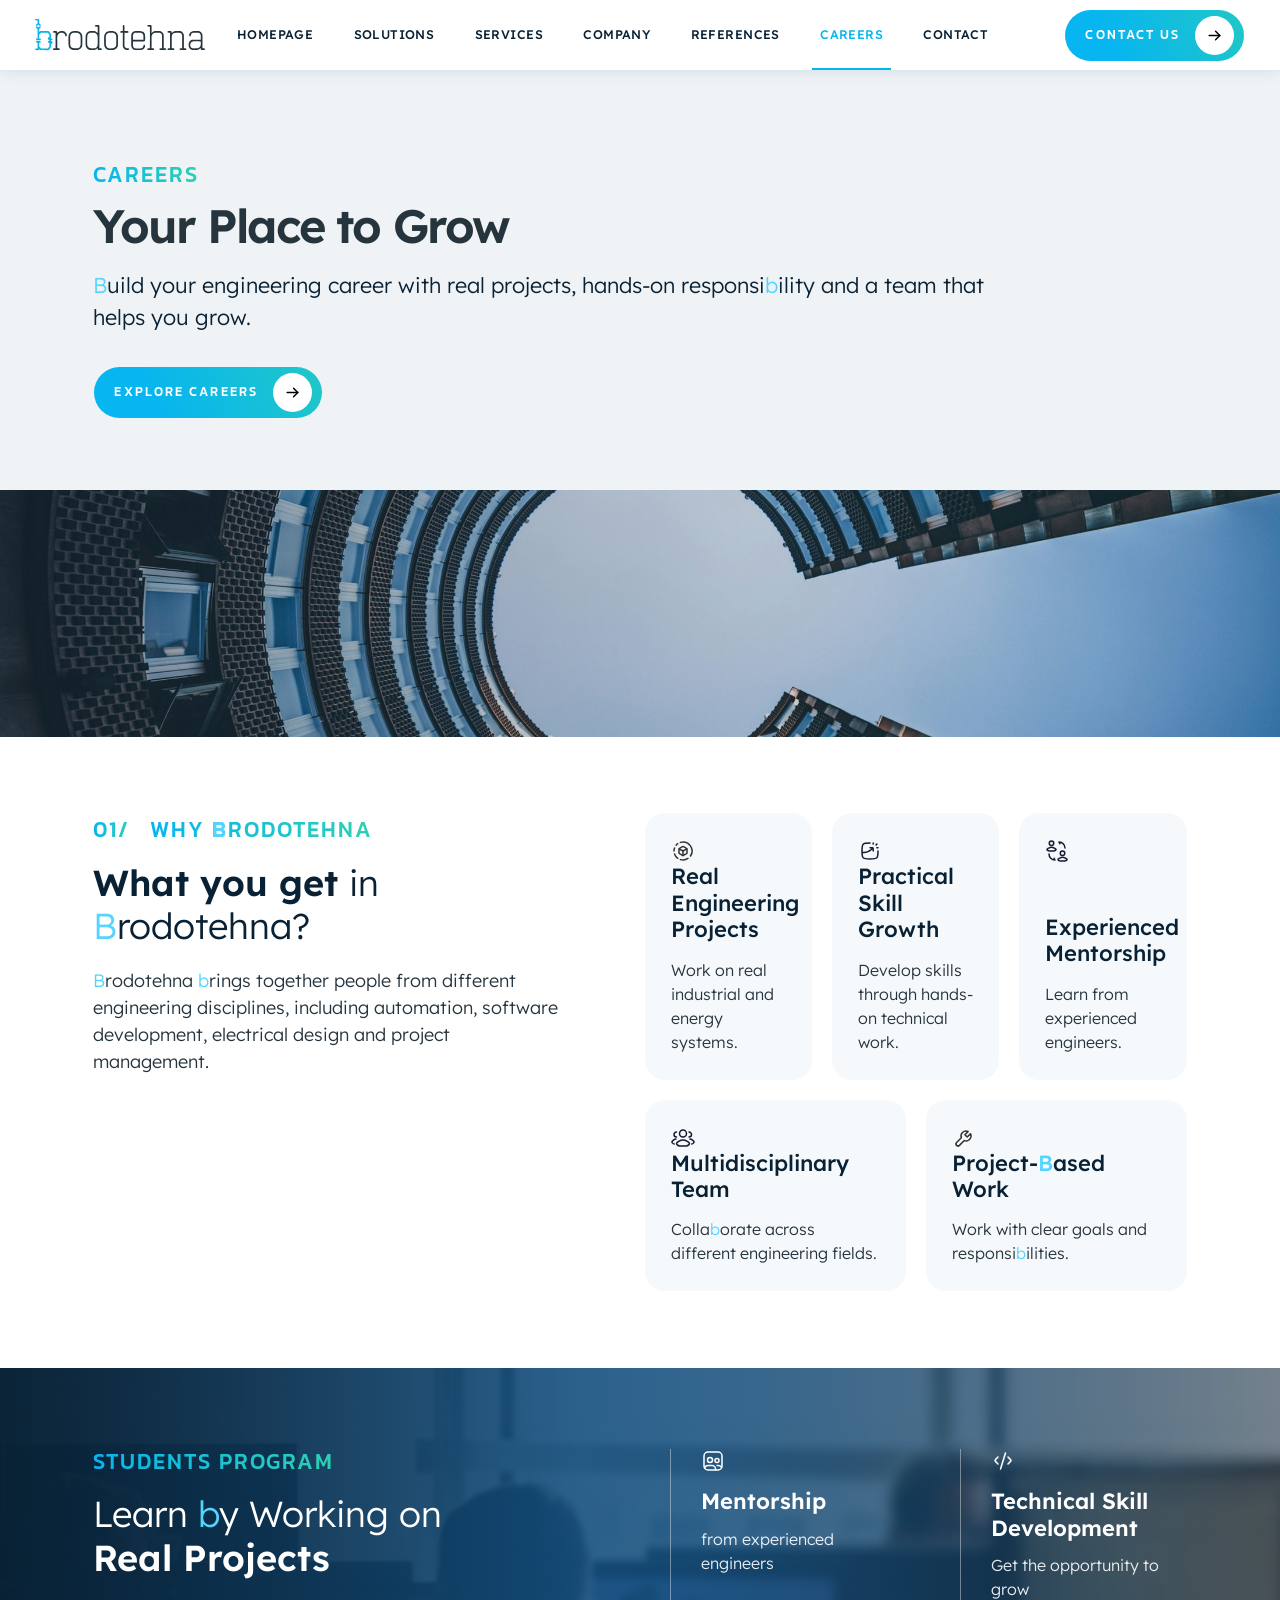
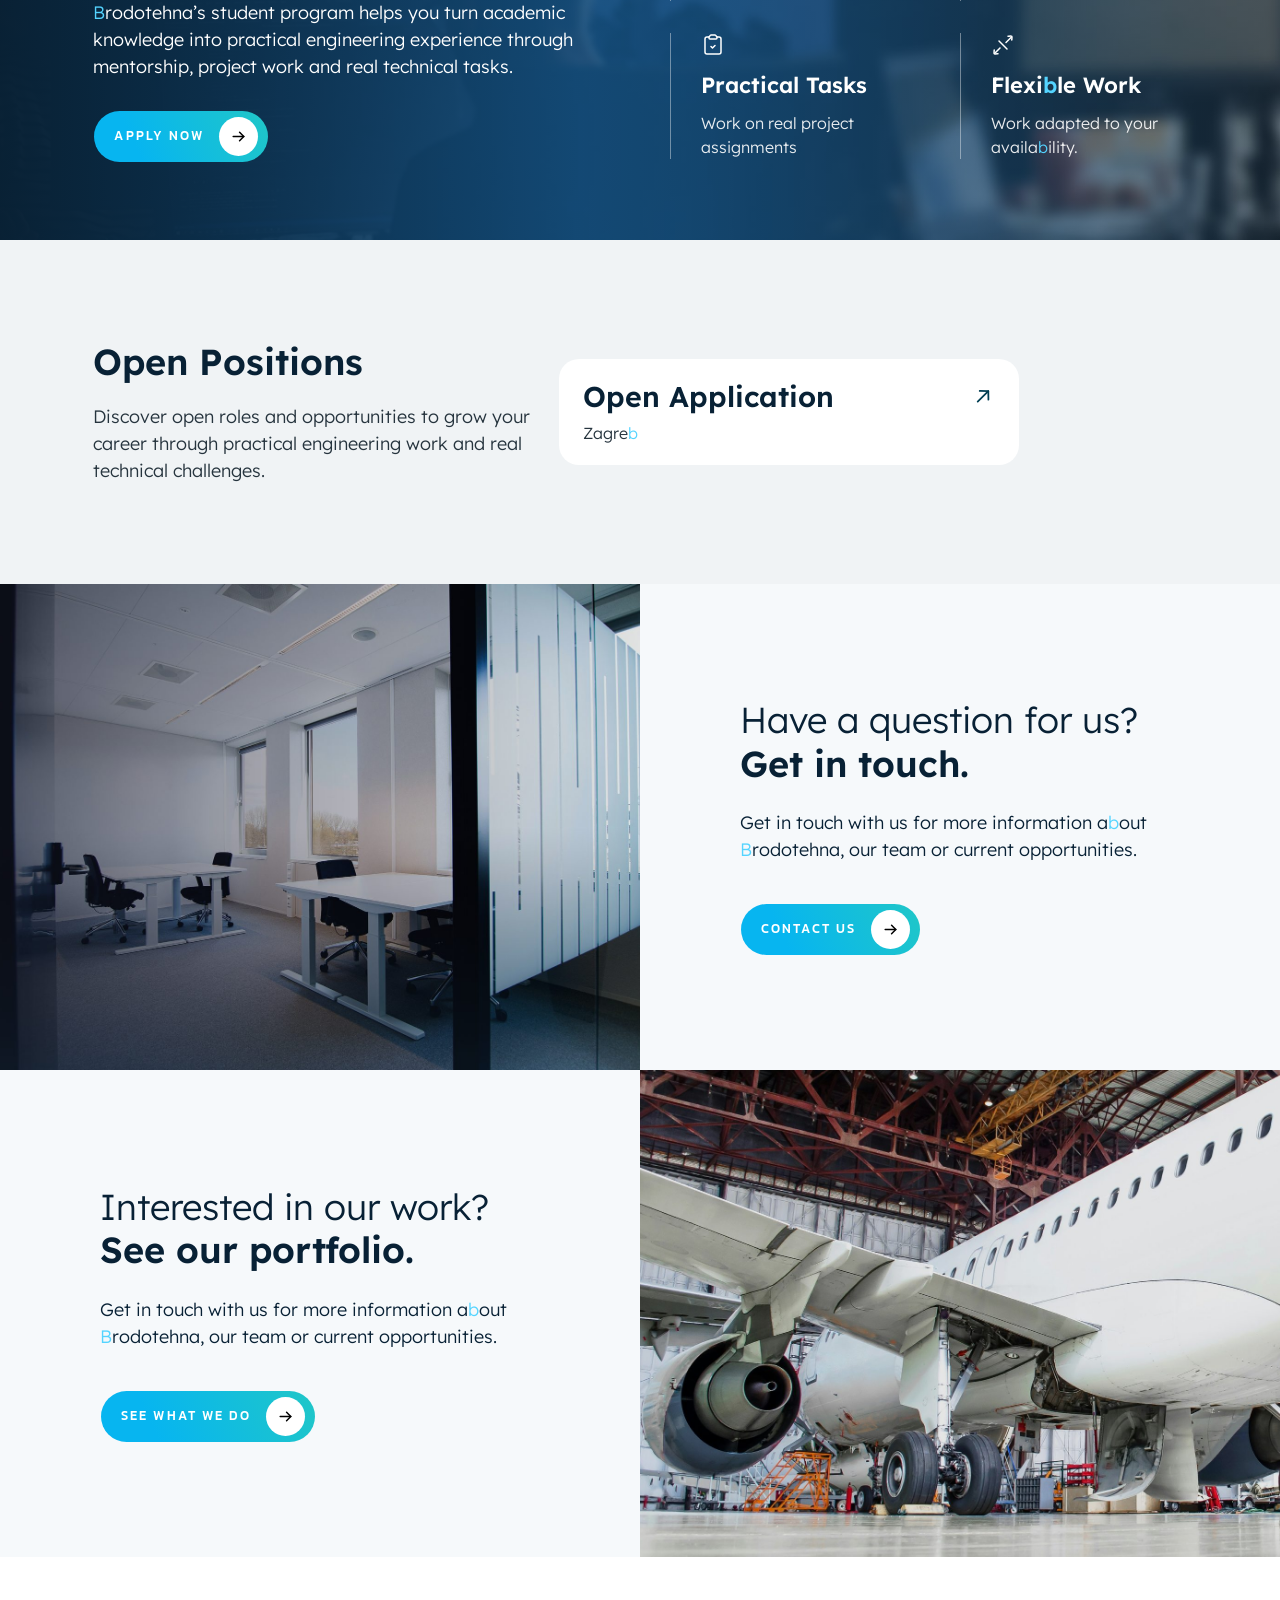
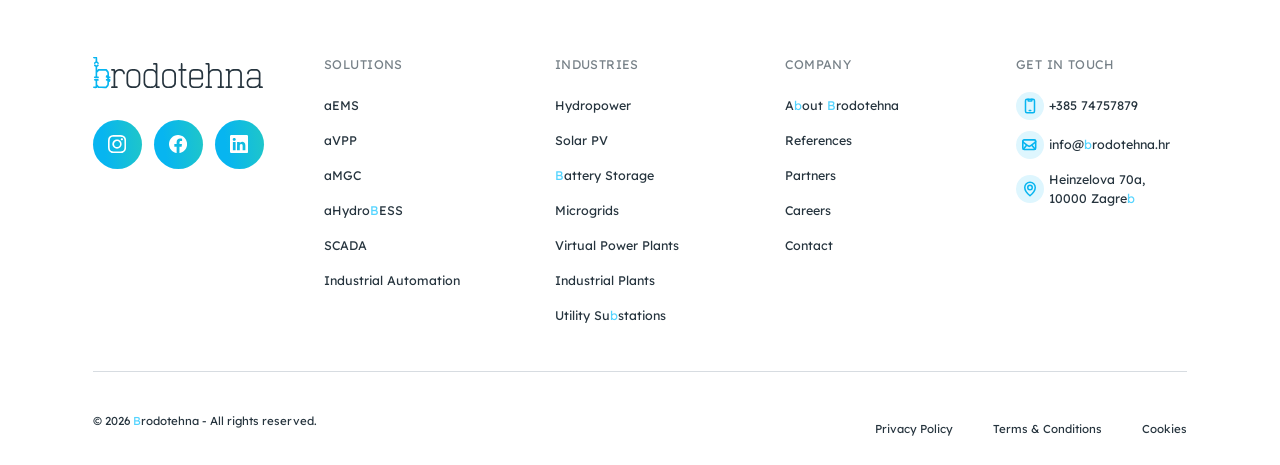
==== commit f3d48c98: "fixes for homepage" ====
--- a/careers.html
+++ b/careers.html
@@ -177,7 +177,7 @@
     <!-- ======= Open Positions ======= -->
     <section class="bth-careers-open" id="bthOpenPositions">
       <div class="bth-container">
-        <div class="row align-items-start" data-aos="fade-up">
+        <div class="row align-items-center" data-aos="fade-up">
           <div class="col-lg-5">
             <h2 class="bth-section-title">Open Positions</h2>
             <p class="bth-careers-open__intro">Discover open roles and opportunities to grow your career through practical engineering work and real technical challenges.</p>
--- a/assets/css/brodotehna.css
+++ b/assets/css/brodotehna.css
@@ -34,6 +34,47 @@
 .bth-page *::before,
 .bth-page *::after {
   box-sizing: border-box;
+}
+
+/* Every letter B/b in the page's visible text gets this color,
+   site-wide (see the TreeWalker in brodotehna.js that wraps each
+   letter in .bth-accent-b, and the surrounding run of text next to it
+   in .bth-accent-run). Both are reset here with !important rather
+   than relying on being unstyled by default: they're bare <span>s
+   with no other hook, so wherever the JS runs inside a component that
+   happens to style plain `span` descendants (a tag-pill's
+   padding+background+inline-flex+gap, for one real example), that
+   styling would otherwise land on these too - not just breaking their
+   own box, but (for .bth-accent-run) turning it into a gap-applying
+   flex container that pries the letter away from the rest of the
+   word all over again, one level deeper than the fix for the same
+   failure mode on the *component's own* multi-child containers.
+   !important is safe here since nothing else in this stylesheet uses
+   it - these two classes are the only ones that need to unconditionally
+   win regardless of which component's CSS happens to be in scope. */
+.bth-accent-run,
+.bth-accent-b {
+  display: inline !important;
+  padding: 0 !important;
+  margin: 0 !important;
+  background: none !important;
+  border: 0 !important;
+  border-radius: 0 !important;
+  gap: 0 !important;
+  box-shadow: none !important;
+  /* color:inherit is the fix for a second variant of the same
+     collision: .bth-contact-cta__heading span (color:#54d4ff, meant
+     for the ONE hand-placed <span>B</span>) also matches .bth-accent-
+     -run, since it's a bare span descendant too - without this, the
+     wrapper inherited that blue and colored its ENTIRE run of plain
+     text (e.g. all of "uild Reliable Control Together", not just the
+     single "b" in "reliable"), not merely the single-letter padding/
+     background bug the rest of this block already guards against. */
+  color: inherit !important;
+}
+
+.bth-accent-b {
+  color: #54d4ff !important;
 }
 
 html {
@@ -726,17 +767,56 @@
   overflow: hidden;
 }
 
+/* saturate+contrast is a cheap, uniform color grade over on-site
+   phone photos shot under mismatched lighting (fluorescent yellow
+   casts, camera flash) - it can't fix framing/focus, but it evens out
+   the color temperature across different photos so they read as one
+   consistent set rather than each carrying its own site's lighting. */
+/* grayscale(1) first strips ALL of each photo's own inconsistent
+   lighting color (the fluorescent yellow cast, camera flash, etc.) -
+   only the tonal range (light/dark) survives. The ::after gradient
+   below then repaints that tonal range with the brand's own two
+   colors via mix-blend-mode:color, which takes hue/saturation from
+   the gradient and luminosity from the (now-grayscale) image beneath
+   it - a true duotone. This reads as a deliberate, uniform photo
+   treatment across every reference card regardless of how differently
+   each one was actually lit/shot, instead of asking a plain
+   saturate/contrast filter to paper over real color differences. */
+/* saturate+contrast is a cheap, uniform color grade over on-site
+   phone photos shot under mismatched lighting (fluorescent yellow
+   casts, camera flash) - it can't fix framing/focus, but it evens out
+   the color temperature across different photos so they read as one
+   consistent set rather than each carrying its own site's lighting.
+   (A full duotone via grayscale+mix-blend-mode was tried here too,
+   but read as too heavy-handed - lost too much of the real photo.) */
+/* grayscale strips each photo's own inconsistent lighting color
+   (fluorescent yellow casts, camera flash) - only tone/contrast
+   survives. The brand-gradient ::after below then washes back in via
+   mix-blend-mode:soft-light at well under full opacity - soft-light
+   only pushes midtones toward the overlay's hue instead of fully
+   recoloring the image the way the earlier color-blend duotone did,
+   so it reads as "your photo, brand-tinted" rather than a filter that
+   erased it. */
+/* No grayscale this time - keeps the photo's own real color instead
+   of replacing it. saturate/contrast still evens out the worst of
+   each site's lighting a little, and the brand-gradient ::after below
+   (soft-light, low opacity) only nudges the result toward the site's
+   blue-teal palette rather than recoloring it - the lightest of the
+   three treatments tried here. */
 .bth-reference-card__media img {
   width: 100%;
   height: 100%;
   object-fit: cover;
+  filter: saturate(0.9) contrast(1.06);
 }
 
 .bth-reference-card__media::after {
   content: "";
   position: absolute;
   inset: 0;
-  background: linear-gradient(180deg, rgba(18, 43, 61, 0.2), rgba(18, 43, 61, 0.6));
+  background: linear-gradient(135deg, var(--bth-dark) 0%, var(--bth-primary) 100%);
+  mix-blend-mode: soft-light;
+  opacity: 0.5;
 }
 
 .bth-reference-card__content {
@@ -1017,8 +1097,8 @@
   position: absolute;
   inset: 0;
   background: rgba(18, 43, 61, 0.16);
-  backdrop-filter: blur(5.55px);
-  -webkit-backdrop-filter: blur(5.55px);
+  backdrop-filter: blur(2px);
+  -webkit-backdrop-filter: blur(2px);
 }
 
 .bth-contact-cta__inner {
@@ -3403,11 +3483,16 @@
   font-size: 16px;
 }
 
+/* Same size as --lg below, on purpose - "Established in 2013" reading
+   noticeably smaller than "60"/"42+" (the other two timeline stats)
+   looked like an inconsistency rather than an intentional hierarchy,
+   even though only --lg's own position (left instead of right) is
+   actually meaningful here. */
 .bth-company-timeline__stat strong {
   font-family: var(--bth-font-heading);
   font-weight: 600;
-  font-size: 40px;
-  letter-spacing: -1.6px;
+  font-size: clamp(48px, 4vw, 76px);
+  letter-spacing: -3px;
 }
 
 .bth-company-timeline__stat--lg {
@@ -3415,17 +3500,8 @@
   right: auto;
 }
 
-.bth-company-timeline__stat--lg strong {
-  font-size: clamp(48px, 4vw, 76px);
-  letter-spacing: -3px;
-}
-
 @media (max-width: 991px) {
   .bth-company-timeline__stat strong {
-    font-size: 28px;
-  }
-
-  .bth-company-timeline__stat--lg strong {
     font-size: 44px;
   }
 }
@@ -3684,16 +3760,23 @@
   overflow: hidden;
 }
 
-/* .bth-container is the positioning context for the two pins below
-   (not the map) - that's what lets them sit in toward the container
-   rather than pinned to its raw edge, while the map graphic itself
-   stays .bth-locations__map's own fixed size instead of stretching to
-   the container's full width. */
 .bth-company-vision__inner {
   position: relative;
 }
 
+/* position:relative on the MAP itself (not .__inner, the full-width
+   .bth-container) is the fix for a real bug: the two pins were
+   siblings of the map, absolutely positioned against the section's
+   full container width - fine-ish at typical desktop widths, but on
+   a wide screen the map (capped at 560px, centered) sat nowhere near
+   where "8% from the container's edge" actually landed, reading as a
+   tiny map with two oversized cards floating far off to either side.
+   Pins are now nested INSIDE this element in the HTML (matching
+   .bth-locations__map's own working pin setup on the Contact page),
+   so their percentages are relative to the map's own box and scale
+   with it at any width. */
 .bth-company-vision__map {
+  position: relative;
   max-width: 380px;
   margin: 0 auto;
 }
@@ -3701,6 +3784,12 @@
 @media (min-width: 768px) {
   .bth-company-vision__map {
     max-width: 560px;
+  }
+}
+
+@media (min-width: 1400px) {
+  .bth-company-vision__map {
+    max-width: 860px;
   }
 }
 
@@ -3711,32 +3800,55 @@
   opacity: 0.85;
 }
 
+/* width:240px is load-bearing and explicit, not left to auto-sizing -
+   this absolutely positioned box was stretching to fill nearly the
+   map's full width regardless of which single offset (left OR right)
+   was set instead of shrinking to its content, despite that being
+   what width:auto (the default) and width:fit-content should both do
+   here per the shrink-to-fit algorithm - neither budged it. The
+   240px card was then just sitting at the start edge of that
+   invisible full-width box, reading as if left/right had no effect on
+   its position at all (both corner pins landed in the same spot). An
+   explicit width matching the card's own (see .__card below) sidesteps
+   the auto-sizing question entirely instead of continuing to fight it.
+   Bottom-anchored (vision) so the card grows UPWARD from that point
+   instead of down - same reason .bth-locations__pin--zadar is bottom-
+   anchored: with no bottom padding on this section (matching
+   .bth-locations exactly), a taller top-anchored card ran past the
+   section's own bottom edge and got clipped by overflow:hidden. 2%
+   insets (not the old 8-10%) since these percentages are now relative
+   to the map's own, much smaller box instead of the full
+   .bth-container - the old values left enough of a gap on a
+   ~2000px-wide container to read as two corner cards, but against the
+   map itself they pulled both cards in toward the middle far enough
+   to overlap each other. */
 .bth-company-vision__pin {
   position: absolute;
-}
-
-/* Bottom-anchored so the card grows UPWARD from this point instead of
-   down - same reason .bth-locations__pin--zadar is bottom-anchored:
-   with no bottom padding on this section (matching .bth-locations
-   exactly), a taller top-anchored card here ran past the section's
-   own bottom edge and got clipped by overflow:hidden. */
+  width: min(400px, 46%);
+}
+
 .bth-company-vision__pin--vision {
-  left: 8%;
-  bottom: 10%;
+  left: 2%;
+  bottom: 2%;
 }
 
 .bth-company-vision__pin--mission {
-  right: 8%;
-  top: 8%;
-}
-
+  right: 2%;
+  top: 2%;
+}
+
+/* Same min(400px, 46%) as .bth-company-vision__pin above, on purpose -
+   the pin's own explicit width has to match the card's real rendered
+   width (see the pin's comment for why it can't just be width:auto),
+   so both are kept in sync here rather than one relying on the
+   other's shrink-to-fit sizing to line up. */
 .bth-company-vision__card {
   background: rgba(30, 80, 110, 0.55);
   backdrop-filter: blur(30px);
   -webkit-backdrop-filter: blur(30px);
   border-radius: 16px;
-  padding: 20px 24px;
-  width: min(350px, 58vw);
+  padding: 18px 22px;
+  width: min(400px, 46%);
   box-shadow: -10px -10px 30px rgba(255, 255, 255, 0.15), 10px 10px 34px rgba(12, 23, 42, 0.08);
 }
 
@@ -3768,7 +3880,7 @@
   font-family: var(--bth-font-heading);
   font-weight: 300;
   font-size: 14.5px;
-  line-height: 1.5;
+  line-height: 1.4;
   color: #fff;
   margin: 0;
 }
@@ -3782,21 +3894,41 @@
    fixed gap - a % split (like desktop uses) can't guarantee that gap
    here, since these cards run 3-4 lines and the map itself (the only
    thing that normally gives this box its height) is short. min-height
-   below reserves room for both stacked cards - absolutely positioned
+   below (now on .__map, the pins' actual positioning context since
+   they moved inside it - it was mistakenly on .__inner, the full
+   .bth-container, which had no effect on the map's own short height)
+   reserves room for both stacked cards - absolutely positioned
    children don't otherwise grow their containing block, so without it
    the second card would overflow past .bth-company-vision's own
    overflow:hidden and get clipped. */
 @media (max-width: 767px) {
-  .bth-company-vision__inner {
+  .bth-company-vision__map {
     min-height: 420px;
   }
 
+  .bth-company-vision__pin {
+    width: min(280px, 80vw);
+  }
+
+  /* bottom:auto resets the base rule's bottom:2% - with both top and
+     bottom set on an absolutely-positioned, auto-height element, its
+     height gets stretched to fit exactly between the two instead of
+     sizing to its own content, which isn't what this fixed top offset
+     is going for. */
   .bth-company-vision__pin--vision {
     top: 220px;
-  }
-
+    bottom: auto;
+  }
+
+  /* left:2% (not the base rule's right:2%) - stacked vertically here
+     rather than diagonal corners, so both pins need the SAME
+     horizontal anchor or they'd sit at different left offsets (right:
+     2% of a narrow mobile map lands well to the left of left:2%'s own
+     position) instead of lining up in a clean column. */
   .bth-company-vision__pin--mission {
     top: 0;
+    left: 2%;
+    right: auto;
   }
 
   .bth-company-vision__card {
@@ -4786,7 +4918,35 @@
   font-size: 16px;
 }
 
-@media (max-width: 991px) {
+/* This block must come AFTER the unconditional .bth-home-stats__row/
+   __intro rules above - an earlier attempt placed the same overrides
+   before them in the file, and since a media-scoped rule doesn't
+   outrank an unconditional one of equal specificity, source order
+   alone decided the tie and the unconditional (desktop) values won
+   even on mobile, squeezing the intro and the 4 stats onto one
+   420px-tall row and blowing the section height out. */
+@media (max-width: 991px) {
+  /* Column stacking (not the desktop row's nowrap) - nowrap exists to
+     stop the stats grid wrapping onto its own line at ~1440px; with
+     no direction override here it also forced the intro column and
+     the 4 stats to squeeze onto one row at mobile widths, overlapping
+     everything. */
+  .bth-home-stats__row {
+    flex-direction: column;
+    align-items: flex-start;
+    gap: 30px;
+  }
+
+  /* flex-basis:auto (not the desktop 420px) - in a column flex
+     container flex-basis sets HEIGHT, not width, so the desktop
+     value left the intro column 420px tall regardless of its actual
+     content, with the stats grid tacked on below it doing the same -
+     hundreds of pixels of dead space between the button and the
+     numbers. */
+  .bth-home-stats__intro {
+    flex-basis: auto;
+  }
+
   .bth-home-stats__grid {
     justify-content: flex-start;
     gap: 30px 40px;
@@ -5414,9 +5574,16 @@
   overflow: hidden;
 }
 
+/* justify-content:center - the map (max 560px) and text (max 480px)
+   don't grow past their own caps, so on a very wide screen (.bth-
+   container itself goes up to 2400px) the row's actual content was
+   only ever going to be ~1100px wide regardless, and left it hugging
+   the left edge with a large dead gap on the right at that point
+   instead of sitting centered in the available space. */
 .bth-home-global__row {
   display: flex;
   align-items: center;
+  justify-content: center;
   gap: clamp(40px, 6vw, 90px);
 }
 
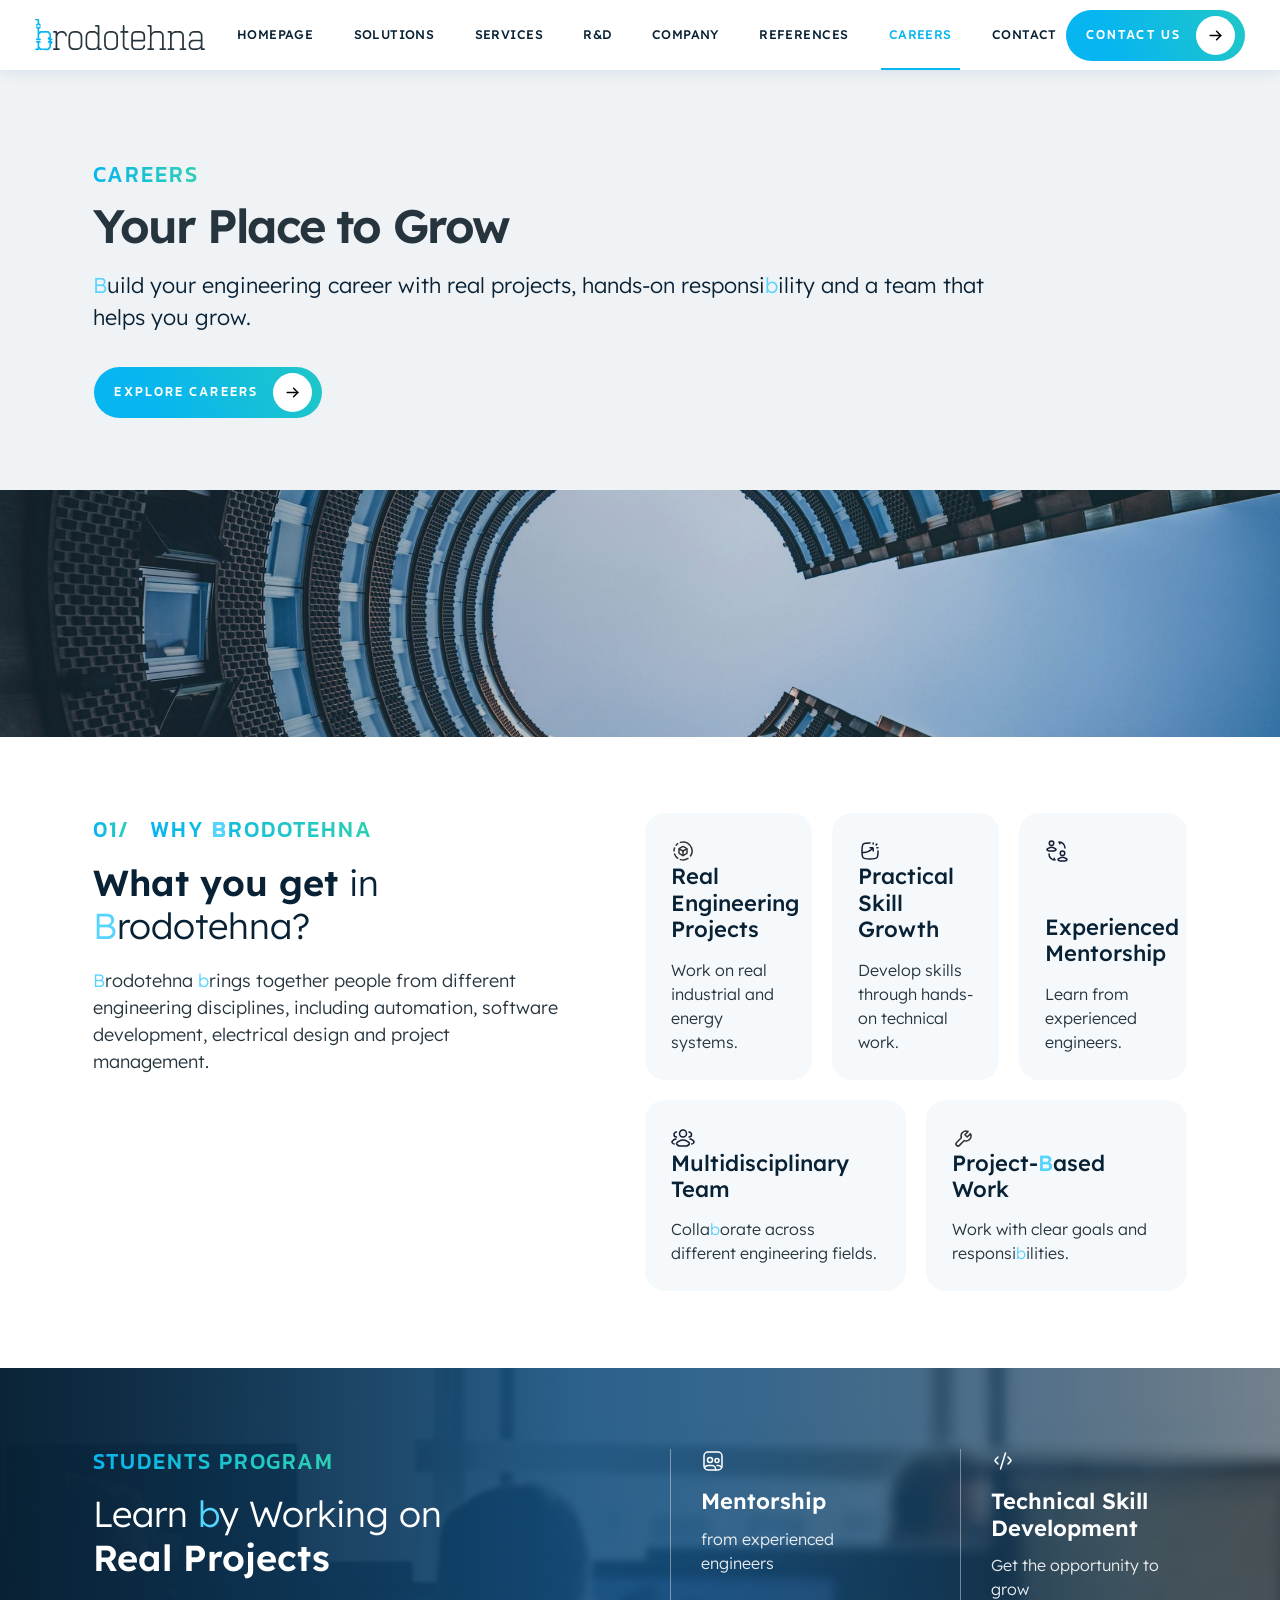
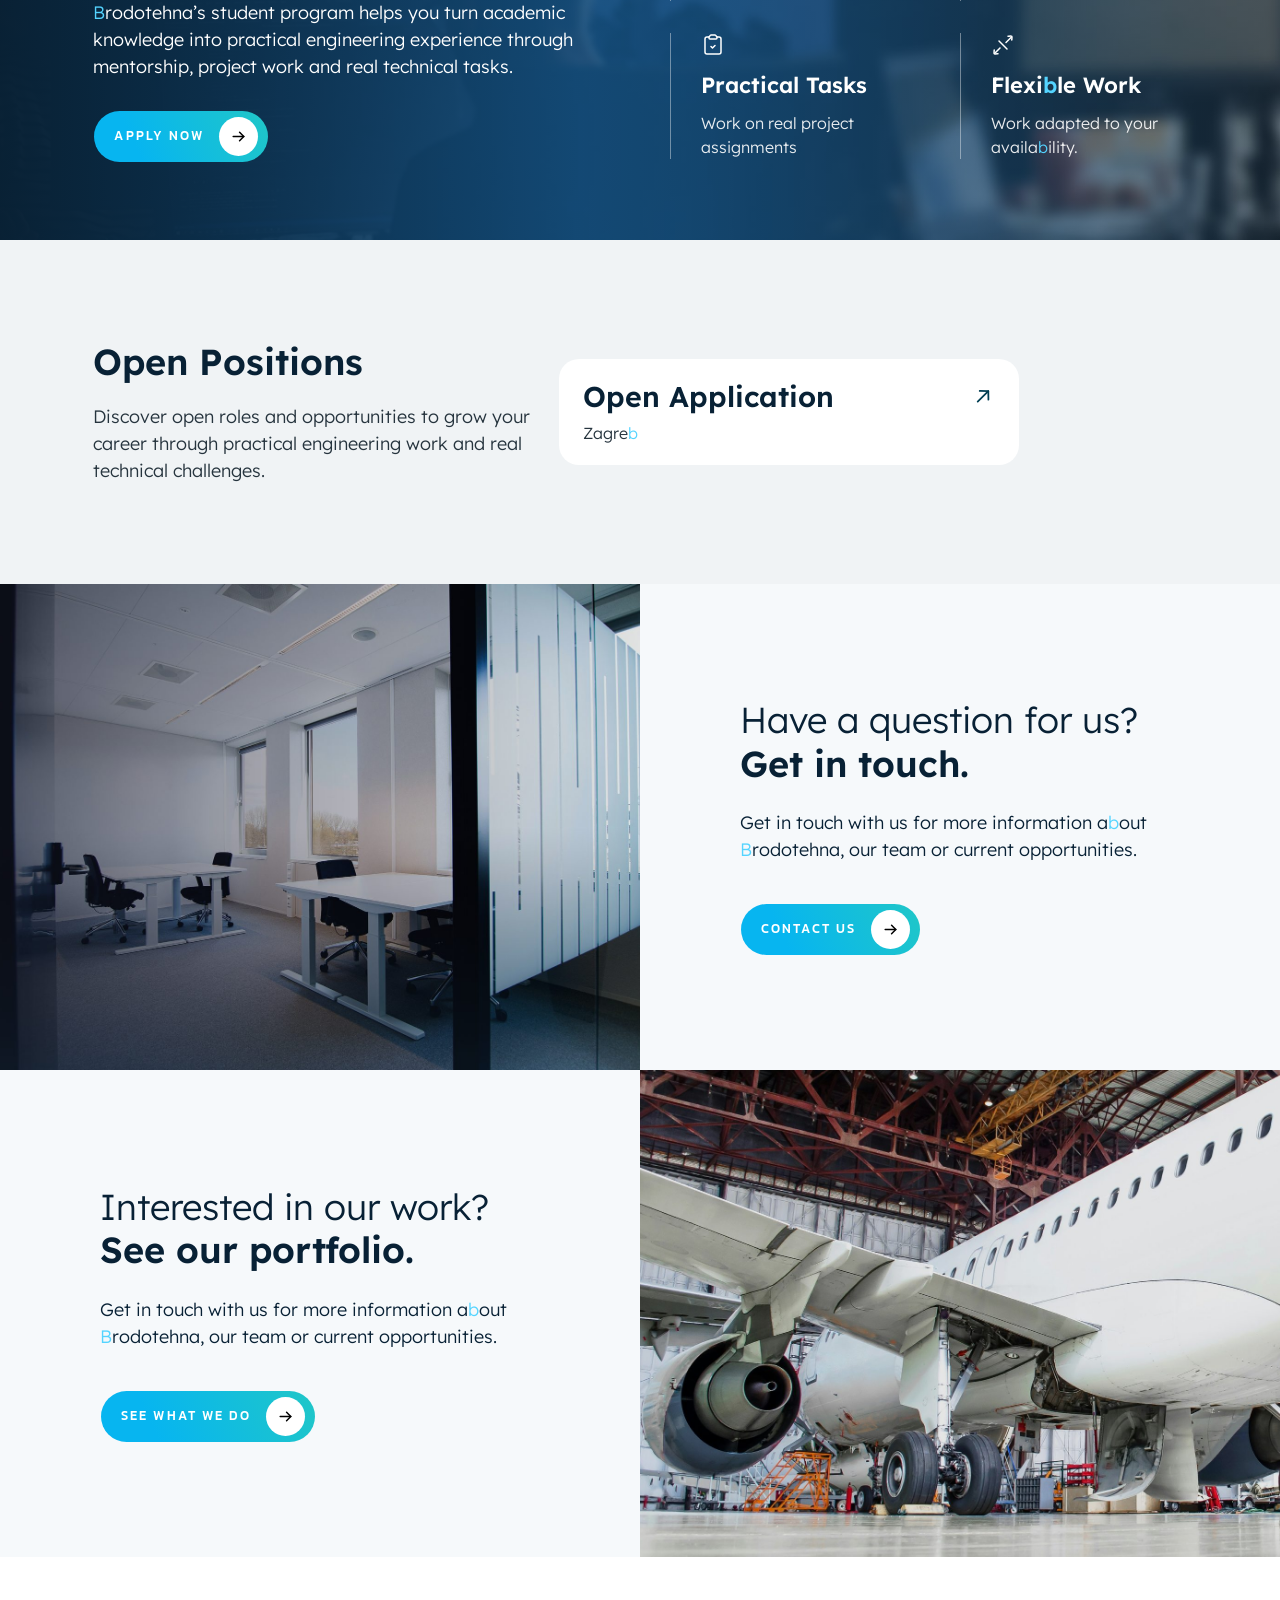
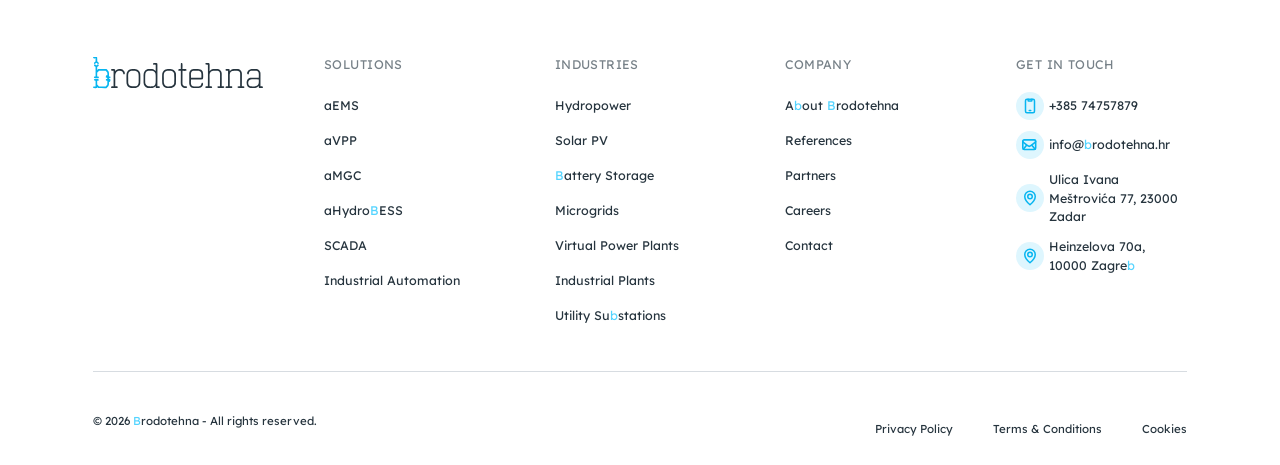
==== commit b332106d: "fixes" ====
--- a/careers.html
+++ b/careers.html
@@ -46,6 +46,7 @@
           <li class="nav-item"><a class="nav-link" href="index.html">Homepage</a></li>
           <li class="nav-item"><a class="nav-link" href="solutions.html">Solutions</a></li>
           <li class="nav-item"><a class="nav-link" href="services.html">Services</a></li>
+          <li class="nav-item"><a class="nav-link" href="rd.html">R&amp;D</a></li>
           <li class="nav-item"><a class="nav-link" href="company.html">Company</a></li>
           <li class="nav-item"><a class="nav-link" href="references.html">References</a></li>
           <li class="nav-item"><a class="nav-link active" href="careers.html">Careers</a></li>
@@ -247,9 +248,11 @@
           <div class="bth-footer__brand">
             <img src="assets/img/brodotehna/logo-brodotehna.svg" alt="Brodotehna">
             <div class="bth-footer__social">
+<!--
               <a href="#" aria-label="Instagram"><img src="assets/img/brodotehna/icon-instagram.svg" alt=""></a>
               <a href="#" aria-label="Facebook"><img src="assets/img/brodotehna/icon-facebook.svg" alt=""></a>
               <a href="#" aria-label="LinkedIn"><img src="assets/img/brodotehna/icon-linkedin.svg" alt=""></a>
+-->
             </div>
           </div>
         </div>
@@ -300,6 +303,10 @@
             <li class="bth-footer__contact-row">
               <span class="bth-footer__contact-icon"><img src="assets/img/brodotehna/email-icon2.svg" alt=""></span>
               <a href="mailto:info@brodotehna.hr">info@brodotehna.hr</a>
+            </li>
+            <li class="bth-footer__contact-row">
+              <span class="bth-footer__contact-icon"><img src="assets/img/brodotehna/icon-pin.svg" alt=""></span>
+              <a href="#">Ulica Ivana Meštrovića 77, 23000 Zadar</a>
             </li>
             <li class="bth-footer__contact-row">
               <span class="bth-footer__contact-icon"><img src="assets/img/brodotehna/icon-pin.svg" alt=""></span>
--- a/assets/css/brodotehna.css
+++ b/assets/css/brodotehna.css
@@ -1167,6 +1167,12 @@
   padding: 100px 0 20px;
 }
 
+/* R&D page only - Figma has the footer on --bth-bg-light there
+   specifically; every other page's footer screen is plain white. */
+.bth-footer--light-page {
+  background: var(--bth-bg-light);
+}
+
 @media (max-width: 991px) {
   .bth-footer {
     padding: 60px 0 30px;
@@ -1603,6 +1609,27 @@
   padding: clamp(50px, 7vw, 100px) 0;
 }
 
+/* R&D page, Section 1 only: that row holds a showcase card (see
+   .bth-solutions-card__showcase) in its right column instead of this
+   component's usual plain text+buttons - on the component's own
+   --bth-bg-page background (#f0f3f5, nearly identical to the card's
+   own #eff1f5) the card barely reads as a card at all. White restores
+   the contrast the card relies on everywhere else it's used (inside
+   .bth-solutions-list, which is plain white). */
+.bth-solutions-intro--white {
+  background: #fff;
+}
+
+/* Figma has this one card (the EU logos + Digitalization blurb) on
+   --bth-bg-light (#f6f9fb, the site's standard light-card color used
+   everywhere else) rather than .bth-solutions-card__showcase's own
+   #eff1f5 - scoped to this page's instance only, so the shared
+   component's own aEMS-style cards on the Solutions page are
+   untouched. */
+.bth-solutions-intro--white .bth-solutions-card__showcase {
+  background: var(--bth-bg-light);
+}
+
 .bth-solutions-intro__eyebrow {
   display: flex;
   align-items: center;
@@ -1914,6 +1941,238 @@
   display: block;
 }
 
+/* Small external-link line below a card's showcase - same recipe as
+   .bth-eu-funding__link (R&D page) - blue text + arrow, not a full
+   .bth-btn, since this just points off to a partner page rather than
+   being a primary action. */
+.bth-solutions-card__link {
+  display: inline-flex;
+  align-items: center;
+  gap: 8px;
+  margin-top: 20px;
+  color: var(--bth-primary);
+  font-family: var(--bth-font-heading);
+  font-weight: 500;
+  font-size: 14.5px;
+  text-decoration: none;
+  width: fit-content;
+}
+
+.bth-solutions-card__link img {
+  width: 14px;
+  height: 14px;
+}
+
+.bth-solutions-card__link:hover {
+  text-decoration: underline;
+}
+
+/* UKUS card only: the source graphic already has its own rounded
+   corners baked in with real alpha transparency (not a rectangle),
+   so the wrapper's own radius/shadow/clip would double up against
+   it and show a mismatched sliver at each corner. Dropping them
+   lets the image's transparent corners blend straight into the
+   card's own light-gray background behind it instead. */
+.bth-solutions-card__showcase-media--transparent {
+  border-radius: 0;
+  box-shadow: none;
+  overflow: visible;
+}
+
+/*--------------------------------------------------------------
+# EU funding logos + Project information + Co-funded box
+(R&D page only) - a row of official co-financing logos, a
+label/value project-facts table, and a "Co-funded by the EU" card
+combining both, reusing .bth-solutions-card__showcase's light-card
+look rather than inventing a new one.
+--------------------------------------------------------------*/
+.bth-eu-logos {
+  display: flex;
+  flex-wrap: wrap;
+  align-items: flex-start;
+  gap: 32px;
+}
+
+.bth-eu-logos__item {
+  display: flex;
+  flex-direction: column;
+  align-items: center;
+  gap: 8px;
+}
+
+.bth-eu-logos__item img {
+  height: 64px;
+  width: auto;
+}
+
+.bth-eu-logos__item span {
+  font-family: var(--bth-font-heading);
+  font-weight: 700;
+  font-size: 11.5px;
+  line-height: 1.3;
+  text-align: center;
+  color: var(--bth-nav-text);
+}
+
+.bth-eu-logos__logo {
+  height: 48px;
+  width: auto;
+  margin-top: 8px;
+}
+
+.bth-solutions-card__subheading {
+  font-family: var(--bth-font-heading);
+  font-weight: 600;
+  font-size: 20px;
+  color: var(--bth-nav-text);
+  margin: 40px 0 18px;
+}
+
+/* Project information - a real <table>, not a hand-rolled grid: the
+   label column's border-right naturally forms one continuous
+   divider line (table cell borders have no gaps between rows under
+   border-collapse), and the value column's width/wrapping is native
+   table layout instead of something that needs to be fought with
+   calc() or grid auto-placement order. */
+.bth-project-info {
+  background: var(--bth-bg-light);
+  border-radius: 20px;
+  padding: clamp(24px, 3vw, 40px);
+  border-collapse: collapse;
+  width: 100%;
+}
+
+.bth-project-info th {
+  text-align: right;
+  vertical-align: middle;
+  font-family: var(--bth-font-label);
+  font-weight: 500;
+  font-size: 12px;
+  letter-spacing: 0.9px;
+  text-transform: uppercase;
+  color: var(--bth-muted);
+  white-space: nowrap;
+  border-right: 1px solid var(--bth-border);
+  padding: 11px clamp(16px, 2vw, 28px) 11px 0;
+}
+
+.bth-project-info td {
+  vertical-align: middle;
+  font-family: var(--bth-font-heading);
+  font-weight: 400;
+  font-size: 15px;
+  line-height: 1.4;
+  color: var(--bth-nav-text);
+  padding: 11px 0 11px clamp(16px, 2vw, 28px);
+}
+
+@media (max-width: 575px) {
+  .bth-project-info,
+  .bth-project-info tbody,
+  .bth-project-info tr,
+  .bth-project-info th,
+  .bth-project-info td {
+    display: block;
+  }
+
+  .bth-project-info tr {
+    padding: 10px 0;
+  }
+
+  .bth-project-info th {
+    text-align: left;
+    white-space: normal;
+    border-right: 0;
+    padding: 0 0 4px;
+  }
+
+  .bth-project-info td {
+    padding: 0;
+  }
+}
+
+/* Co-funded by the EU - text+links on the left, logos on the right,
+   optional disclaimer spanning the full width underneath. */
+.bth-eu-funding {
+  background: var(--bth-bg-light);
+  border-radius: 20px;
+  padding: clamp(24px, 3vw, 40px);
+  margin-top: 40px;
+  display: flex;
+  flex-wrap: wrap;
+  justify-content: space-between;
+  gap: 30px;
+}
+
+.bth-eu-funding__content {
+  flex: 1 1 420px;
+}
+
+.bth-eu-funding__content h4 {
+  font-family: var(--bth-font-heading);
+  font-weight: 600;
+  font-size: 22px;
+  color: var(--bth-nav-text);
+  margin: 0 0 14px;
+}
+
+.bth-eu-funding__content p {
+  font-family: var(--bth-font-heading);
+  font-weight: 400;
+  font-size: 14.5px;
+  line-height: 1.5;
+  color: var(--bth-nav-text);
+  margin: 0 0 18px;
+  max-width: 500px;
+}
+
+.bth-eu-funding__links {
+  display: flex;
+  flex-direction: column;
+  gap: 10px;
+}
+
+.bth-eu-funding__link {
+  display: inline-flex;
+  align-items: center;
+  gap: 8px;
+  color: var(--bth-primary);
+  font-family: var(--bth-font-heading);
+  font-weight: 500;
+  font-size: 14.5px;
+  text-decoration: none;
+  width: fit-content;
+}
+
+.bth-eu-funding__link img {
+  width: 14px;
+  height: 14px;
+}
+
+.bth-eu-funding__link:hover {
+  text-decoration: underline;
+}
+
+.bth-eu-funding__logos {
+  flex: 0 0 auto;
+  display: flex;
+  flex-wrap: wrap;
+  gap: 24px;
+  align-items: flex-start;
+  max-width: 320px;
+}
+
+.bth-eu-funding__disclaimer {
+  flex-basis: 100%;
+  font-family: var(--bth-font-heading);
+  font-size: 12px;
+  line-height: 1.5;
+  color: var(--bth-muted);
+  border-top: 1px solid var(--bth-border);
+  padding-top: 18px;
+  margin-top: 4px;
+}
+
 /*--------------------------------------------------------------
 # Solutions CTA (photo card + text, not the full-bleed dark one)
 --------------------------------------------------------------*/
@@ -2594,7 +2853,13 @@
 
 .bth-contact-info__grid {
   display: grid;
-  grid-template-columns: repeat(4, 1fr);
+  /* auto-fit/minmax instead of a hardcoded repeat(4, 1fr) - now that
+     there are two office-address cards instead of one, a fixed
+     4-column grid would leave the 5th card alone on its own
+     nearly-empty row. This settles into 5 even columns at this
+     card count without needing to touch it again if that count ever
+     changes. */
+  grid-template-columns: repeat(auto-fit, minmax(200px, 1fr));
   gap: 20px;
 }
 
@@ -2884,7 +3149,11 @@
 
 /* --- Contact form --- */
 .bth-contact-form {
-  padding: 80px 0 90px;
+  /* Fluid instead of the old flat 80px/90px, which never shrank on
+     mobile - stacked on top of .bth-contact-form__intro's own mobile
+     padding, it left a much bigger gap under the Locations section
+     than any other section-to-section transition on the page. */
+  padding: clamp(40px, 8vw, 80px) 0 clamp(50px, 9vw, 90px);
   background: #fff;
 }
 
@@ -4632,6 +4901,10 @@
   background: var(--bth-bg-light);
   border-radius: 30px;
   padding: 36px;
+  /* Same backstop as .bth-contact-form__fields, for the same Cloudflare
+     Turnstile grid min-width issue - see the comment there. */
+  max-width: 100%;
+  overflow-x: hidden;
 }
 
 .bth-careers-apply__card h3 {
@@ -4707,7 +4980,31 @@
   background-image: url("../img/brodotehna/homepage-hero-bg-optimized.jpg");
   background-size: cover;
   background-position: center;
-  padding: clamp(100px, 11vw, 180px) 0;
+  display: flex;
+  align-items: center;
+  padding: 40px 0;
+  /* Always exactly fill the screen below the sticky navbar (70px,
+     its real measured height - getBoundingClientRect(), not the 82px
+     .bth-page-header's own min-height subtracts elsewhere, which left
+     a 12px gap of the next section peeking in at the bottom), so the
+     whole hero is visible without scrolling on first load, on any
+     screen size - svh (not vh) so mobile browsers' address-bar
+     show/hide doesn't leave it just short of the fold; the plain vh
+     line is a fallback for browsers without svh support and is simply
+     overridden where it's known. */
+  min-height: calc(100vh - 70px);
+  min-height: calc(100svh - 70px);
+}
+
+@media (max-width: 991px) {
+  .bth-home-hero {
+    /* Below 991px the navbar switches to position:fixed (see
+       .bth-navbar's own media query) and #main gets padding-top:74px
+       to compensate instead, so the hero itself only needs to fill
+       what's left of the screen after that reserved space. */
+    min-height: calc(100vh - 74px);
+    min-height: calc(100svh - 74px);
+  }
 }
 
 .bth-home-hero::before {
@@ -5137,6 +5434,91 @@
 
   .bth-home-solutions__label em {
     font-size: 13px;
+  }
+}
+
+/* --- Siemens Xcelerator banner ---
+   Thin band between the Solutions bento and Use Cases - same brand
+   gradient color stops as .bth-home-stats further up (just a
+   shallower angle here, per Figma), sized by its own content/padding
+   rather than a fixed min-height since it's meant to read as a slim
+   strip, not a full section. The button reuses .bth-btn--outline
+   as-is (already the established white-outline-on-gradient style
+   from .bth-home-stats' own "More About Us" button) - no new button
+   variant needed. */
+.bth-home-xcelerator {
+  background: linear-gradient(19.08deg, rgb(0, 144, 193) 19.8%, rgb(54, 255, 218) 221.67%);
+  padding: 24px 0;
+}
+
+.bth-home-xcelerator__row {
+  display: flex;
+  align-items: center;
+  flex-wrap: wrap;
+  gap: 24px;
+}
+
+.bth-home-xcelerator__logo {
+  flex-shrink: 0;
+  display: block;
+  height: 56px;
+  width: auto;
+}
+
+.bth-home-xcelerator__divider {
+  flex-shrink: 0;
+  align-self: stretch;
+  width: 1px;
+  background: rgba(255, 255, 255, 0.4);
+}
+
+.bth-home-xcelerator__text {
+  flex: 1 1 320px;
+  color: #fff;
+}
+
+.bth-home-xcelerator__text h3 {
+  margin: 0 0 4px;
+  font-family: var(--bth-font-heading);
+  font-weight: 600;
+  font-size: clamp(19px, 0.6vw + 16px, 24px);
+  color: #fff;
+}
+
+.bth-home-xcelerator__text p {
+  margin: 0;
+  font-family: var(--bth-font-heading);
+  font-weight: 400;
+  font-size: 14.5px;
+  color: #fff;
+}
+
+.bth-home-xcelerator .bth-btn {
+  flex-shrink: 0;
+}
+
+@media (max-width: 767px) {
+  .bth-home-xcelerator__row {
+    flex-direction: column;
+    align-items: flex-start;
+  }
+
+  .bth-home-xcelerator__divider {
+    display: none;
+  }
+
+  /* flex:1 1 320px only makes sense along the row layout's horizontal
+     axis (grow to fill leftover width) - once the column direction
+     above makes that axis vertical instead, the same rule stretches
+     this block to fill the container's height, shoving the button
+     down with a large gap above it. */
+  .bth-home-xcelerator__text {
+    flex: none;
+  }
+
+  .bth-home-xcelerator .bth-btn {
+    width: 100%;
+    justify-content: space-between;
   }
 }
 
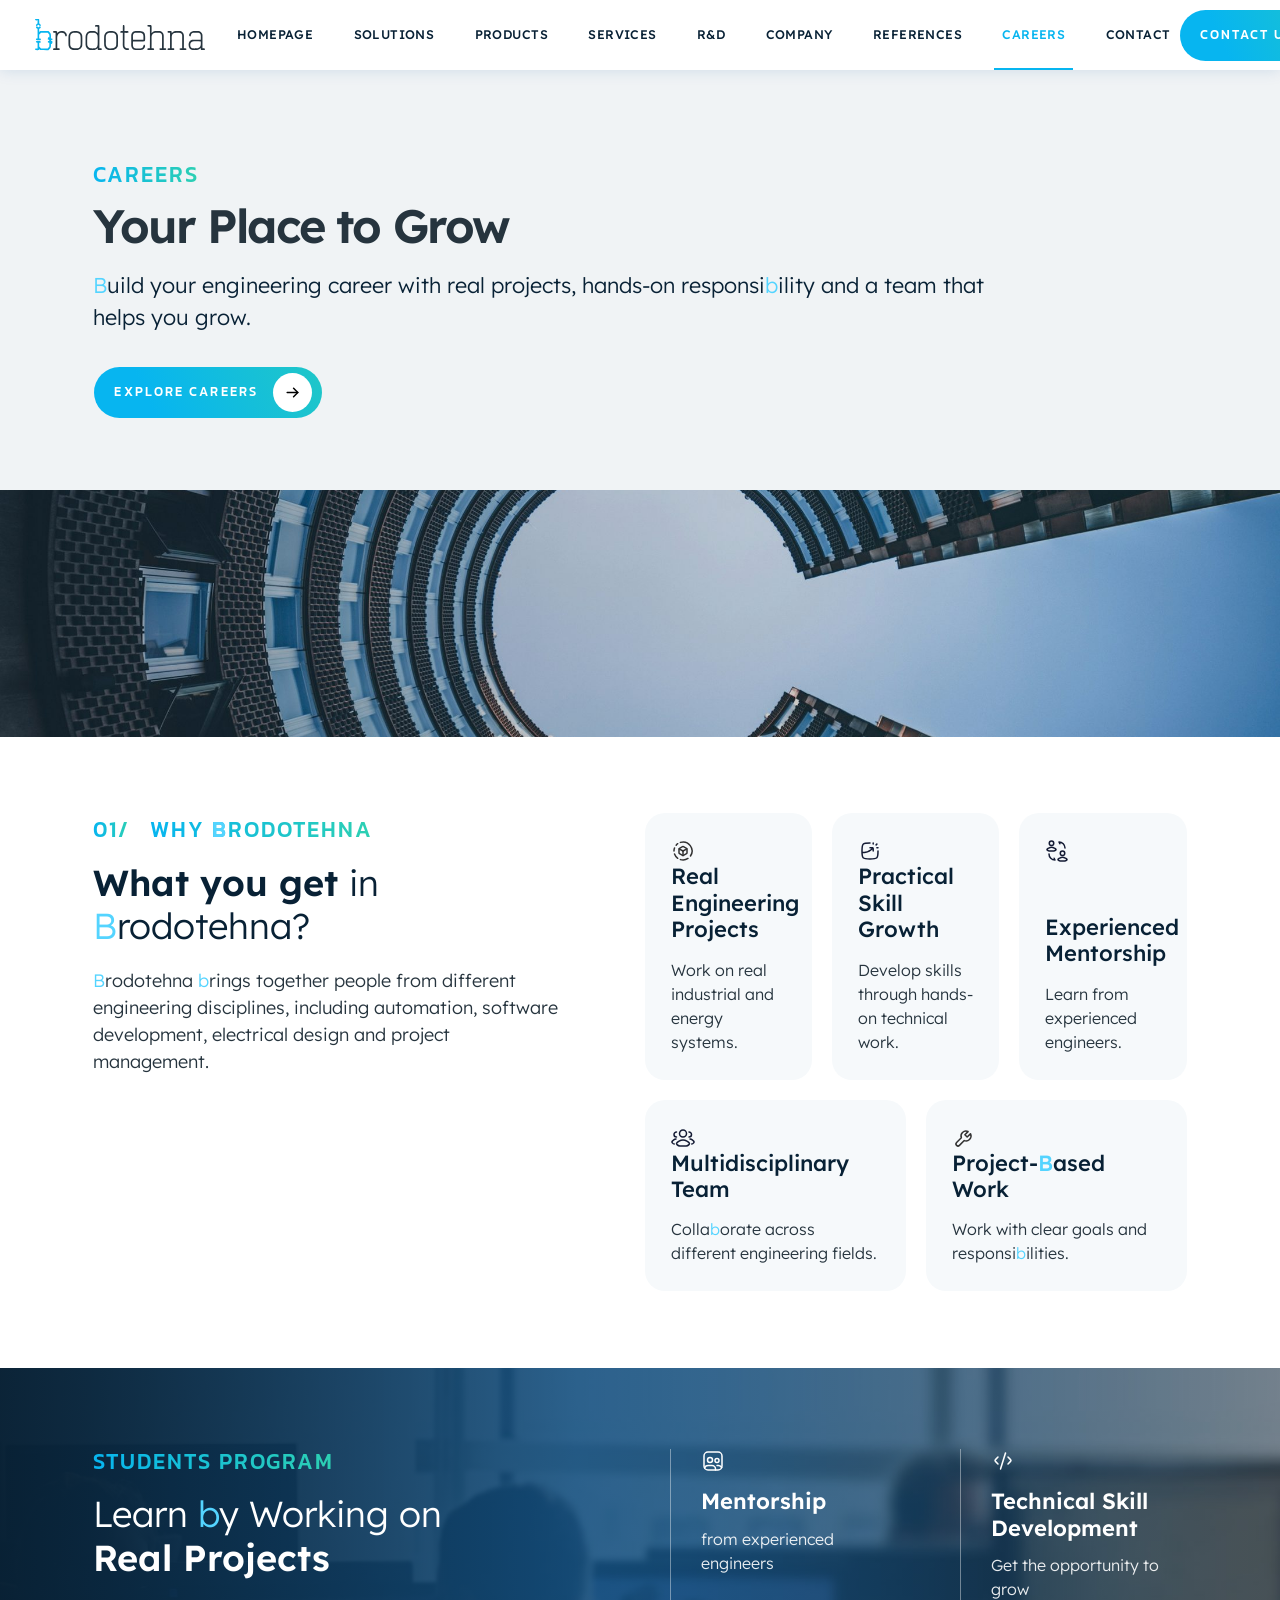
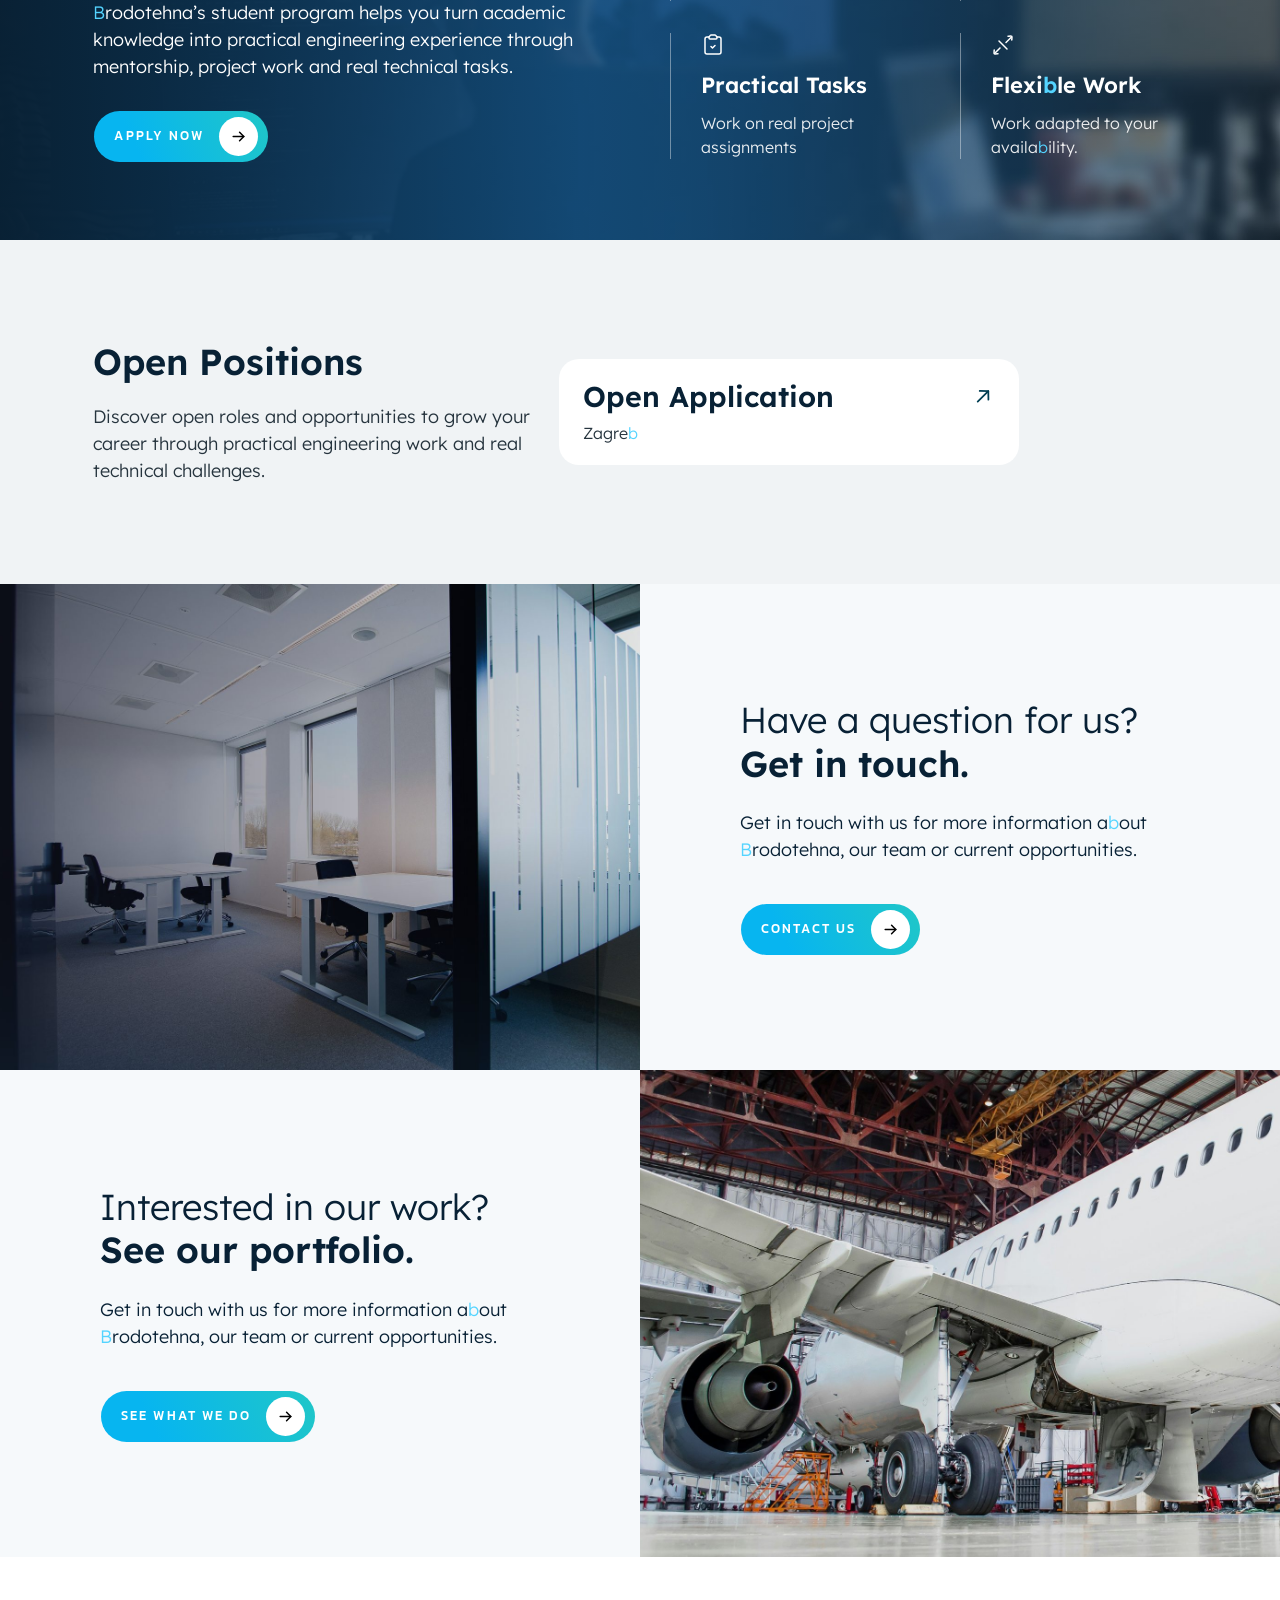
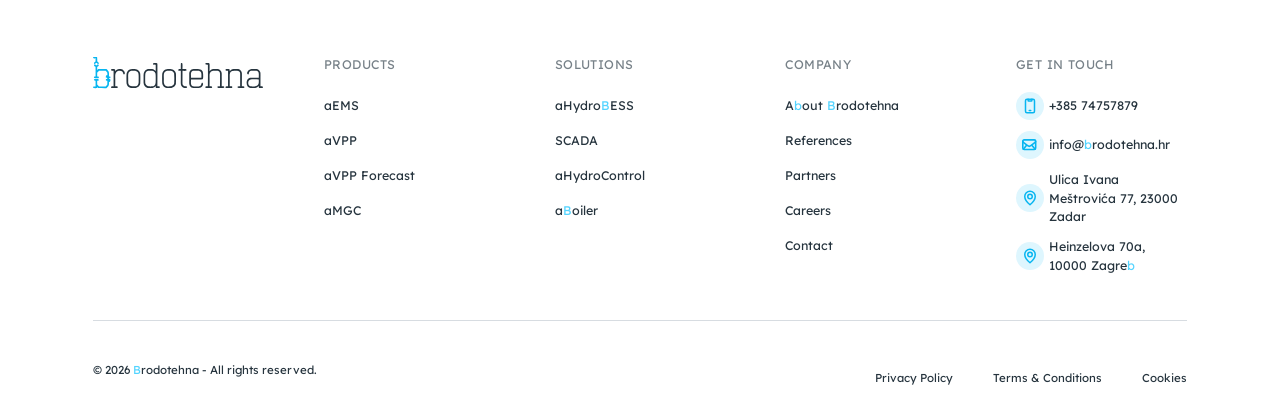
==== commit fad0a73e: "added PRODUCTS, homepage fixes" ====
--- a/careers.html
+++ b/careers.html
@@ -24,6 +24,10 @@
   <!-- Brodotehna Site CSS (see references.html for why main.css and
        bootstrap-icons aren't loaded here either) -->
   <link href="assets/css/brodotehna.css" rel="stylesheet">
+
+
+  <!-- Umami Analytics -->
+  <script defer src="https://analytics.brodotehna.eu/script.js" data-website-id="29f206f9-b267-4615-98bd-b09cdf3c040b"></script>
 
 </head>
 
@@ -45,6 +49,7 @@
         <ul class="navbar-nav bth-navbar__nav">
           <li class="nav-item"><a class="nav-link" href="index.html">Homepage</a></li>
           <li class="nav-item"><a class="nav-link" href="solutions.html">Solutions</a></li>
+          <li class="nav-item"><a class="nav-link" href="products.html">Products</a></li>
           <li class="nav-item"><a class="nav-link" href="services.html">Services</a></li>
           <li class="nav-item"><a class="nav-link" href="rd.html">R&amp;D</a></li>
           <li class="nav-item"><a class="nav-link" href="company.html">Company</a></li>
@@ -243,7 +248,7 @@
   <!-- ======= Footer ======= -->
   <footer class="bth-footer">
     <div class="bth-container">
-      <div class="bth-footer__top row row-cols-1 row-cols-sm-2 row-cols-md-5 gy-5" data-aos="fade-up">
+      <div class="bth-footer__top row row-cols-2 row-cols-md-3 row-cols-xl-5 gy-5" data-aos="fade-up">
         <div class="col bth-footer__col">
           <div class="bth-footer__brand">
             <img src="assets/img/brodotehna/logo-brodotehna.svg" alt="Brodotehna">
@@ -258,27 +263,22 @@
         </div>
 
         <div class="col bth-footer__col">
+          <h4>Products</h4>
+          <ul>
+            <li><a href="products.html#solution-1">aEMS</a></li>
+            <li><a href="products.html#solution-2">aVPP</a></li>
+            <li><a href="products.html#solution-3">aVPP Forecast</a></li>
+            <li><a href="products.html#solution-4">aMGC</a></li>
+          </ul>
+        </div>
+
+        <div class="col bth-footer__col">
           <h4>Solutions</h4>
           <ul>
-            <li><a href="solutions.html#solution-1">aEMS</a></li>
-            <li><a href="solutions.html#solution-2">aVPP</a></li>
-            <li><a href="solutions.html#solution-3">aMGC</a></li>
-            <li><a href="solutions.html#solution-4">aHydroBESS</a></li>
-            <li><a href="solutions.html#solution-5">SCADA</a></li>
-            <li><a href="#">Industrial Automation</a></li>
-          </ul>
-        </div>
-
-        <div class="col bth-footer__col d-none d-md-block">
-          <h4>Industries</h4>
-          <ul>
-            <li><a href="#">Hydropower</a></li>
-            <li><a href="#">Solar PV</a></li>
-            <li><a href="#">Battery Storage</a></li>
-            <li><a href="#">Microgrids</a></li>
-            <li><a href="#">Virtual Power Plants</a></li>
-            <li><a href="#">Industrial Plants</a></li>
-            <li><a href="#">Utility Substations</a></li>
+            <li><a href="solutions.html#solution-1">aHydroBESS</a></li>
+            <li><a href="solutions.html#solution-2">SCADA</a></li>
+            <li><a href="solutions.html#solution-3">aHydroControl</a></li>
+            <li><a href="solutions.html#solution-4">aBoiler</a></li>
           </ul>
         </div>
 
--- a/assets/css/brodotehna.css
+++ b/assets/css/brodotehna.css
@@ -352,7 +352,8 @@
 .bth-services-panel .bth-btn:hover,
 .bth-contact-form .bth-btn:hover,
 .bth-page-header .bth-btn:hover,
-.bth-careers-apply .bth-btn:hover {
+.bth-careers-apply .bth-btn:hover,
+.bth-home-references__intro .bth-btn:hover {
   background: var(--bth-bg-light);
   border-color: var(--bth-primary);
   backdrop-filter: none;
@@ -1077,7 +1078,7 @@
 .bth-contact-cta {
   position: relative;
   overflow: hidden;
-  background-image: url("../img/brodotehna/background-contact.png");
+  background-image: url("../img/brodotehna/background-contact-optimized.jpg");
   background-size: cover;
   background-position: center bottom;
   padding: clamp(60px, 9vw, 120px) 0;
@@ -1198,6 +1199,20 @@
   padding-bottom: 45px;
 }
 
+/* Below md, row-cols-2 pairs the footer's columns up two-per-row
+   instead of stacking every one full-width - but the brand column's
+   170px-wide logo (.bth-footer__brand img) doesn't fit a 50%-width
+   column at small phone sizes. Force just that first column onto its
+   own full-width row; the remaining columns (Products/Solutions/
+   Company/Get in touch) still wrap into a clean 2x2 grid beneath it
+   since they're ordinary row-cols-2 flex children. */
+@media (max-width: 767.98px) {
+  .bth-footer__top > .bth-footer__col:first-child {
+    flex: 0 0 100%;
+    max-width: 100%;
+  }
+}
+
 .bth-footer__brand {
   display: flex;
   flex-direction: column;
@@ -1949,7 +1964,10 @@
   display: inline-flex;
   align-items: center;
   gap: 8px;
-  margin-top: 20px;
+  /* Sits between the card's h3 and p now (was below the sidebar title
+     before) - h3's own margin-bottom already provides the gap above,
+     so just a bottom margin here to space it from the paragraph. */
+  margin: 0 0 18px;
   color: var(--bth-primary);
   font-family: var(--bth-font-heading);
   font-weight: 500;
@@ -2394,6 +2412,36 @@
   }
 }
 
+/* Shared edge-fade affordance for genuinely user-scrollable strips
+   (.bth-services-tabs-row here and .bth-careers-expect__row - NOT
+   .bth-partners__viewport, whose marquee loops forever and never has
+   a real start/end, and NOT .bth-home-references__pages, which the
+   client asked to leave with no edge treatment at all).
+   edgeFadeScrollInit() in brodotehna.js adds this class plus
+   the --start/--end modifiers once the strip has actually scrolled to
+   an edge, so the fade on that side drops out instead of permanently
+   implying there's more to scroll in a direction that has none. The
+   unmodified two-sided fade below is just the pre-JS/fallback state. */
+.bth-edge-fade-scroll {
+  -webkit-mask-image: linear-gradient(90deg, transparent, #000 24px, #000 calc(100% - 40px), transparent);
+  mask-image: linear-gradient(90deg, transparent, #000 24px, #000 calc(100% - 40px), transparent);
+}
+
+.bth-edge-fade-scroll.bth-edge-fade-scroll--start {
+  -webkit-mask-image: linear-gradient(90deg, #000, #000 calc(100% - 40px), transparent);
+  mask-image: linear-gradient(90deg, #000, #000 calc(100% - 40px), transparent);
+}
+
+.bth-edge-fade-scroll.bth-edge-fade-scroll--end {
+  -webkit-mask-image: linear-gradient(90deg, transparent, #000 24px, #000);
+  mask-image: linear-gradient(90deg, transparent, #000 24px, #000);
+}
+
+.bth-edge-fade-scroll.bth-edge-fade-scroll--start.bth-edge-fade-scroll--end {
+  -webkit-mask-image: none;
+  mask-image: none;
+}
+
 .bth-services-tabs-row {
   display: flex;
   align-items: center;
@@ -2403,14 +2451,6 @@
   padding: 12px;
   overflow-x: auto;
   scrollbar-width: none;
-  /* Already genuinely scrollable (the hidden native scrollbar is the
-     only thing missing) - without any affordance a cut-off last tab
-     just looks clipped/broken rather than "scroll for more", so fade
-     the trailing edge the same way .bth-partners__viewport already
-     does for its marquee. Fades both edges since the row can overflow
-     on either side once scrolled partway. */
-  -webkit-mask-image: linear-gradient(90deg, transparent, #000 24px, #000 calc(100% - 40px), transparent);
-  mask-image: linear-gradient(90deg, transparent, #000 24px, #000 calc(100% - 40px), transparent);
 }
 
 .bth-services-tabs-row::-webkit-scrollbar {
@@ -4825,8 +4865,6 @@
   gap: 20px;
   overflow-x: auto;
   scrollbar-width: none;
-  -webkit-mask-image: linear-gradient(90deg, transparent, #000 24px, #000 calc(100% - 40px), transparent);
-  mask-image: linear-gradient(90deg, transparent, #000 24px, #000 calc(100% - 40px), transparent);
 }
 
 .bth-careers-expect__row::-webkit-scrollbar {
@@ -5254,6 +5292,28 @@
   }
 }
 
+/* Below 576px the intro column's flex-direction:column (set just
+   above) leaves the grid too narrow for the desktop flex-wrap row to
+   naturally pair two 150px items plus their 40px gap (it needs 340px,
+   phones this narrow only have ~300-315px to give it) - every item
+   fell onto its own row despite there being clear room for a 2-up
+   pairing. An explicit 2-column grid pairs them unconditionally
+   instead of leaving it to how much width happens to be left over.
+   Left scoped to just this range (not the full 991px block above) so
+   tablet widths keep the natural flex-wrap, which already reflows
+   into 2-4 per row as space allows. */
+@media (max-width: 575.98px) {
+  .bth-home-stats__grid {
+    display: grid;
+    grid-template-columns: repeat(2, 1fr);
+    gap: 30px 20px;
+  }
+
+  .bth-home-stats__item {
+    max-width: none;
+  }
+}
+
 /* --- Solutions bento ---
    The 5 primary solutions (the same 5 the footer's Solutions column
    links to) as a photo bento: 1 tall featured tile (aEMS) + 4 regular
@@ -5402,12 +5462,30 @@
   color: #54d4ff;
 }
 
+/* Hidden until the tile is hovered/focused (max-height, not
+   display:none, since display can't be transitioned) - the 100px cap
+   is just a generous ceiling for the transition to animate toward,
+   not the actual rendered height, which overflow:hidden still clamps
+   to the real (shorter) text content. Written generically against any
+   .bth-home-solutions__label em, so it applies the same way to every
+   tile, not just the featured one that currently has description
+   text. */
 .bth-home-solutions__label em {
   font-style: normal;
   font-family: var(--bth-font-heading);
   font-weight: 300;
   font-size: 14px;
   color: #fff;
+  max-height: 0;
+  opacity: 0;
+  overflow: hidden;
+  transition: max-height 0.35s ease, opacity 0.25s ease;
+}
+
+.bth-home-solutions__item:hover .bth-home-solutions__label em,
+.bth-home-solutions__item:focus-visible .bth-home-solutions__label em {
+  max-height: 100px;
+  opacity: 1;
 }
 
 /* display:flex below 992px (not another grid-template tweak) - a
@@ -5432,8 +5510,14 @@
     font-size: 17px;
   }
 
+  /* Always visible here (not gated behind :hover/:focus-visible like
+     the desktop rule above) - touch devices have no hover state, so
+     the hover-reveal would otherwise leave this text permanently
+     unreachable below the desktop breakpoint. */
   .bth-home-solutions__label em {
     font-size: 13px;
+    max-height: 100px;
+    opacity: 1;
   }
 }
 
@@ -5447,6 +5531,12 @@
    from .bth-home-stats' own "More About Us" button) - no new button
    variant needed. */
 .bth-home-xcelerator {
+  /* Plain-color fallback before the gradient - if a browser (or a
+     data-saver mode that strips background images on cellular, which
+     some mobile Chrome builds do) ever fails to render the gradient
+     for any reason, this still gives the white text/border above it
+     something other than the page's white background to sit on. */
+  background: rgb(0, 144, 193);
   background: linear-gradient(19.08deg, rgb(0, 144, 193) 19.8%, rgb(54, 255, 218) 221.67%);
   padding: 24px 0;
 }
@@ -5558,35 +5648,36 @@
   }
 }
 
-/* 3 explicit flex rows (not one CSS grid) - each row in the design
-   has its OWN mix of tile widths (e.g. row 1 is 399/399/467/330, row 2
-   is 675/468/468), which a single grid's shared column tracks can't
-   express. Every tile's flex-basis (set inline in the HTML, in px,
-   matching the design 1:1) grows/shrinks together via flex-grow/shrink
-   so a row keeps its tiles' relative proportions at any width, instead
-   of every tile just being equal. */
+/* Uniform flex-wrap grid (not CSS grid) - 4 equal columns on desktop,
+   2 on mobile (see the media query below). Every card shares the same
+   flex-basis, so a full row is perfectly even; flex-wrap means a
+   short last row (fewer cards than the column count) still has its
+   cards grow to fill the row instead of leaving empty trailing
+   columns, which a plain CSS grid wouldn't do on its own. With
+   exactly 8 cards both the 4-col and 2-col layouts divide evenly
+   anyway, but this keeps it correct if a card is ever added/removed. */
 .bth-home-usecases__grid {
   display: flex;
-  flex-direction: column;
-  gap: 20px;
-}
-
-.bth-home-usecases__row {
-  display: flex;
-  gap: 20px;
-}
-
-.bth-home-usecases__card,
-.bth-home-usecases__photo {
-  flex: 1 1 0;
-  min-width: 0;
-}
-
+  flex-wrap: wrap;
+  align-items: flex-start;
+  gap: 12px;
+}
+
+/* min-height (not a fixed height) - a 2-line title like "Control
+   Centers & Virtual Power Plants" needs more room than a 1-line one
+   like "Hydropower", and align-items:flex-start above (not the
+   flex default stretch) means that growth doesn't force every other
+   card sharing its row to stretch to match, so short-title cards
+   stay at the 190px floor while long-title ones grow taller - matches
+   the design, where row 2's two 2-line cards are visibly taller than
+   their row-mates instead of every card being forced to one height. */
 .bth-home-usecases__card {
+  flex: 1 1 calc(25% - 9px);
+  min-width: 240px;
   background: #fff;
   border-radius: 24px;
   padding: 24px 22px;
-  height: 190px;
+  min-height: 190px;
   display: flex;
   flex-direction: column;
   justify-content: space-between;
@@ -5636,45 +5727,17 @@
   margin: 0;
 }
 
-.bth-home-usecases__photo {
-  border-radius: 24px;
-  overflow: hidden;
-  height: 190px;
-}
-
-.bth-home-usecases__photo img {
-  width: 100%;
-  height: 100%;
-  object-fit: cover;
-  display: block;
-}
-
-/* Below 992px this becomes one continuous 2-column grid in source
-   order, not 3 stacked single-column rows - display:contents on each
-   .row un-boxes it (the row stops being a layout element, without
-   removing its cards/photos from the DOM) so every tile becomes a
-   direct grid item of .bth-home-usecases__grid and auto-flows across
-   2 columns. align-items is grid's own default (stretch), so a card
-   next to a tall photo in the same row stretches to match it - the
-   inline flex-basis values from the desktop row layout are simply
-   ignored once their parent isn't display:flex any more. */
+/* Below 992px, 2 equal columns instead of 4 - same flex-wrap idea as
+   the desktop grid above, just a different flex-basis split. */
 @media (max-width: 991px) {
   .bth-home-usecases__grid {
-    display: grid;
-    grid-template-columns: 1fr 1fr;
-    gap: 16px;
-  }
-
-  .bth-home-usecases__row {
-    display: contents;
+    gap: 12px;
   }
 
   .bth-home-usecases__card {
+    flex-basis: calc(50% - 6px);
+    min-width: 100px;
     height: auto;
-    min-height: 175px;
-  }
-
-  .bth-home-usecases__photo {
     min-height: 175px;
   }
 
@@ -5690,10 +5753,6 @@
 @media (max-width: 480px) {
   .bth-home-usecases__card {
     padding: 20px 18px;
-    min-height: 150px;
-  }
-
-  .bth-home-usecases__photo {
     min-height: 150px;
   }
 }
@@ -5712,17 +5771,10 @@
   background: linear-gradient(180deg, #fff 0%, var(--bth-bg-page) 100%);
 }
 
-/* Grid with named areas (not flex) so .nav - a sibling of .intro and
-   .pages now, not nested inside .intro - can sit under the intro copy
-   on desktop but move below the cards on mobile: the grid-template-
-   areas override below is the only thing that has to change to move
-   it, instead of relocating markup or juggling flex `order`. */
 .bth-home-references__row {
   display: grid;
   grid-template-columns: 380px 1fr;
-  grid-template-areas:
-    "intro pages"
-    "nav   pages";
+  grid-template-areas: "intro pages";
   align-items: start;
   column-gap: clamp(40px, 6vw, 90px);
   row-gap: 18px;
@@ -5733,6 +5785,15 @@
   display: flex;
   flex-direction: column;
   gap: 18px;
+}
+
+/* align-self:flex-start (not the column's default stretch) - .bth-btn
+   is inline-flex and normally hugs its own content width, but as a
+   flex-column child here it was stretching to the full 380px column
+   width instead, leaving a large empty gradient past the icon circle
+   instead of a snug pill around the text. */
+.bth-home-references__intro .bth-btn {
+  align-self: flex-start;
 }
 
 .bth-home-references__intro h2 {
@@ -5753,71 +5814,45 @@
   }
 }
 
-.bth-home-references__nav {
-  grid-area: nav;
-  display: flex;
-  align-items: center;
-  gap: 22px;
-}
-
-/* Same circle + hover language as .bth-btn__icon (the navbar's
-   Contact Us button): white circle at rest, brand gradient fill on
-   hover, icon flips from dark to white with it - just a free-standing
-   button here instead of living inside a .bth-btn. */
-.bth-home-references__nav-btn {
-  width: 50px;
-  height: 50px;
-  border-radius: 50%;
-  border: none;
-  background: #fff;
-  box-shadow: 1px 1px 12px 0 rgba(107, 145, 207, 0.08);
-  display: flex;
-  align-items: center;
-  justify-content: center;
-  cursor: pointer;
-  flex-shrink: 0;
-  padding: 0;
-  transition: background 0.3s;
-}
-
-.bth-home-references__nav-btn:hover {
-  background: linear-gradient(83deg, var(--bth-primary) 24.5%, var(--bth-teal) 139.66%);
-  box-shadow: none;
-}
-
-.bth-home-references__nav-btn img {
-  width: 17px;
-  height: 17px;
-  transition: filter 0.3s;
-}
-
-.bth-home-references__nav-btn:hover img {
-  filter: brightness(0) invert(1);
-}
-
-.bth-home-references__nav-btn--prev img {
-  transform: rotate(180deg);
-}
-
-.bth-home-references__counter {
-  font-family: var(--bth-font-heading);
-  font-weight: 300;
-  font-size: 22px;
-  color: #63676b;
-}
-
+/* Free horizontal scroll strip, same pattern as .bth-careers-expect__row
+   elsewhere on the site - no paging/counter/buttons, the whole 6-card
+   list is always in the DOM and just scrolls (trackpad/touch/native
+   scrollbar, the last hidden via scrollbar-width/::-webkit-scrollbar,
+   plus wheel-redirect and click-drag for a desktop mouse - see
+   referencesScrollInit() in brodotehna.js). No scroll-snap - it forced
+   every scroll gesture to come to rest on a card boundary, which read
+   as jerky/stuck rather than a fluid free scroll. flex-basis is a
+   fixed px (not 1 1 0 splitting the row) so cards keep a consistent
+   width regardless of how many happen to fit in the visible area,
+   with the next card peeking in at the edge as a scroll affordance. */
 .bth-home-references__pages {
   grid-area: pages;
   min-width: 0;
-}
-
-.bth-home-references__page {
   display: flex;
   gap: 22px;
+  overflow-x: auto;
+  padding-bottom: 4px;
+  -webkit-overflow-scrolling: touch;
+  scrollbar-width: none;
+  cursor: grab;
+}
+
+.bth-home-references__pages::-webkit-scrollbar {
+  display: none;
+}
+
+/* referencesScrollInit() in brodotehna.js toggles this during an
+   active click-drag pan - user-select:none only while dragging (not
+   permanently) so a card's text stays selectable the rest of the
+   time, and dragging doesn't smear a text selection across the
+   strip as the cursor moves. */
+.bth-home-references__pages--dragging {
+  cursor: grabbing;
+  user-select: none;
 }
 
 .bth-home-references__card {
-  flex: 1 1 0;
+  flex: 0 0 380px;
   min-width: 0;
   background: #fff;
   border: 1px solid var(--bth-border);
@@ -5860,56 +5895,19 @@
   margin: 0;
 }
 
-.bth-home-references__tags {
-  display: flex;
-  flex-wrap: wrap;
-  gap: 8px;
-}
-
-.bth-home-references__tags span {
-  background: var(--bth-bg-light);
-  color: #04aae3;
-  font-family: var(--bth-font-heading);
-  font-weight: 500;
-  font-size: 13.5px;
-  padding: 6px 12px;
-  border-radius: 21px;
-}
-
-/* Stacked order: intro copy, then the cards, then prev/next+counter
-   below them - matches the design's own mobile reference, which puts
-   navigation after the content it navigates rather than above it. */
 @media (max-width: 991px) {
   .bth-home-references__row {
     grid-template-columns: 1fr;
     grid-template-areas:
       "intro"
-      "pages"
-      "nav";
-  }
-
-  .bth-home-references__nav {
-    justify-content: center;
-  }
-
-  /* Cards stay side by side (not stacked) and become a swipeable
-     "peek" row - flex-basis:88% (not 1 1 0) leaves the next card
-     visibly peeking in at the edge as a scroll affordance, the same
-     partial-second-card look the design's own mobile reference shows.
-     scroll-snap-align quantizes the swipe to land on a card instead of
-     stopping mid-scroll. Prev/next still switch between PAGES (pairs)
-     as before - this scroll is an additional way to move between the
-     2 cards within the currently visible page. */
-  .bth-home-references__page {
-    overflow-x: auto;
-    scroll-snap-type: x mandatory;
-    padding-bottom: 4px;
-    -webkit-overflow-scrolling: touch;
-  }
-
+      "pages";
+  }
+
+  /* flex-basis:88% (not the desktop 380px) leaves the next card
+     visibly peeking in at the edge as a scroll affordance, matching
+     the narrower viewport. */
   .bth-home-references__card {
-    flex: 0 0 88%;
-    scroll-snap-align: start;
+    flex-basis: 88%;
   }
 }
 
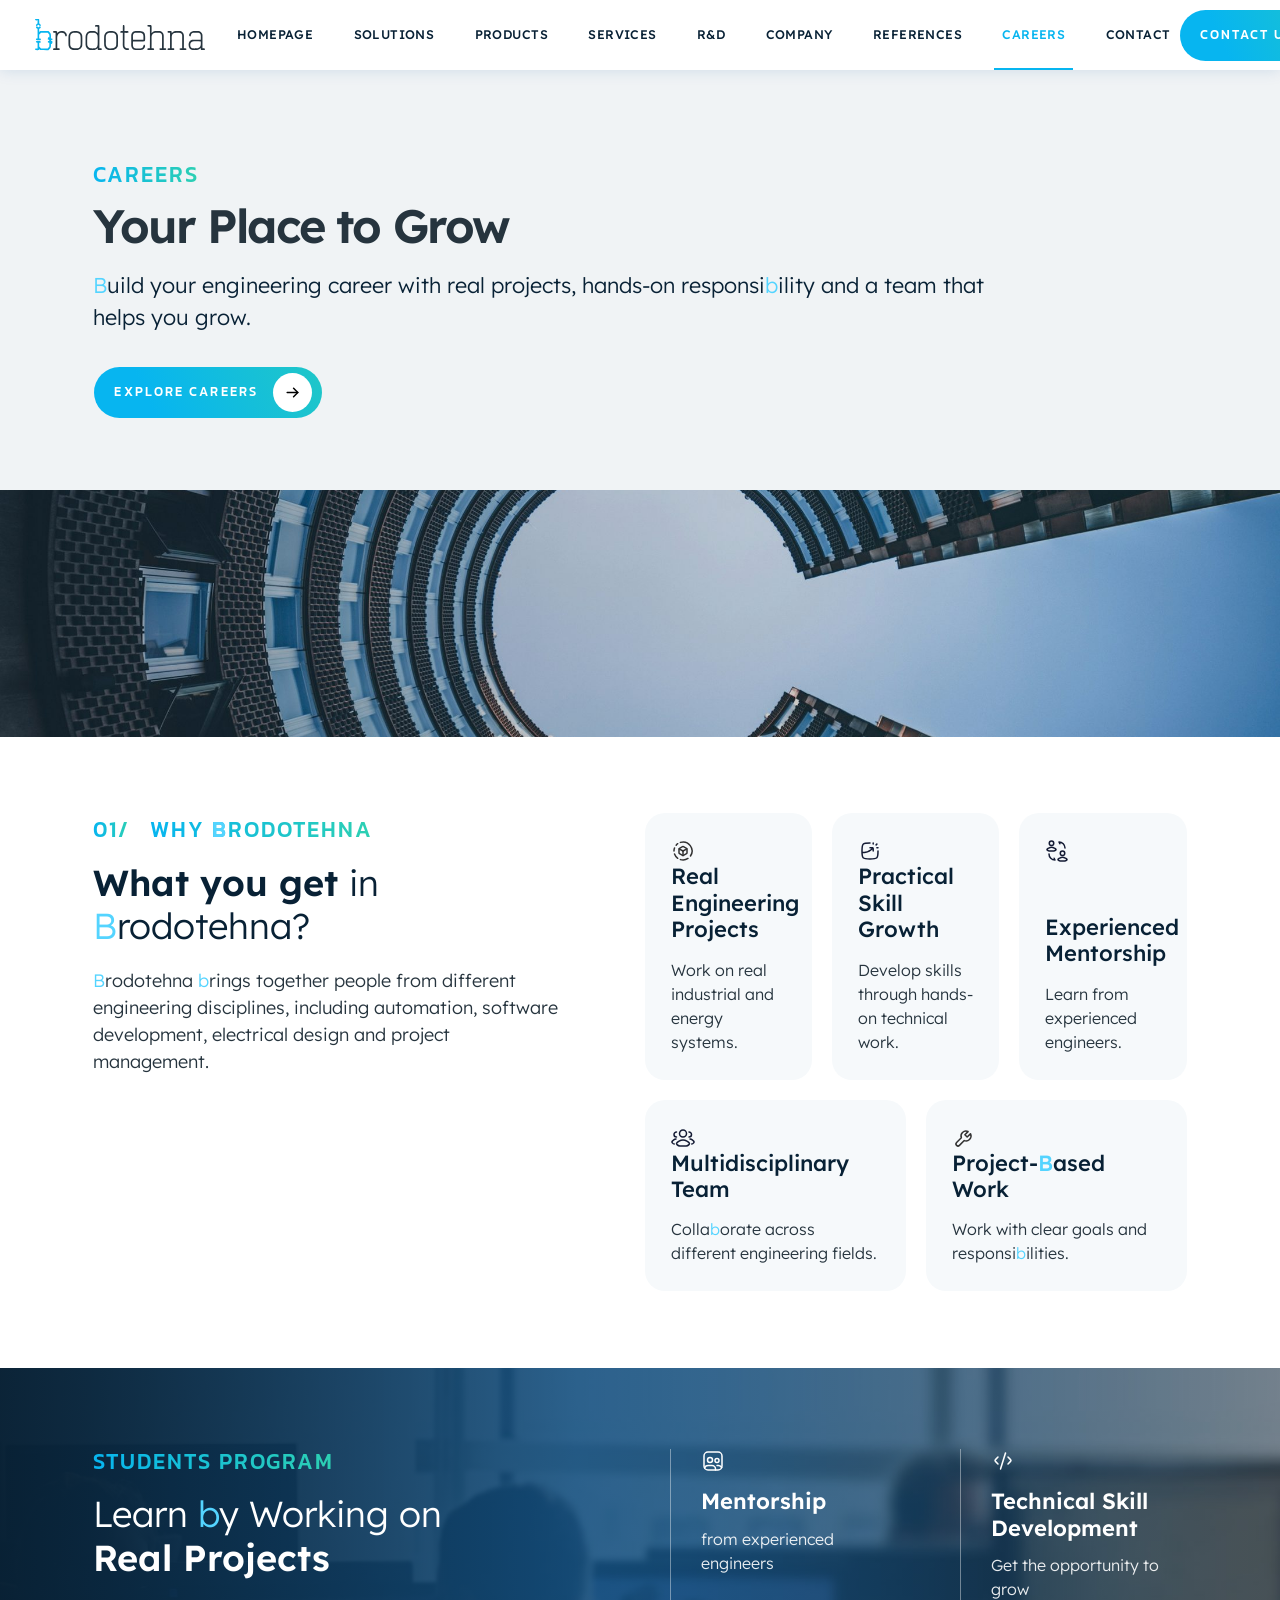
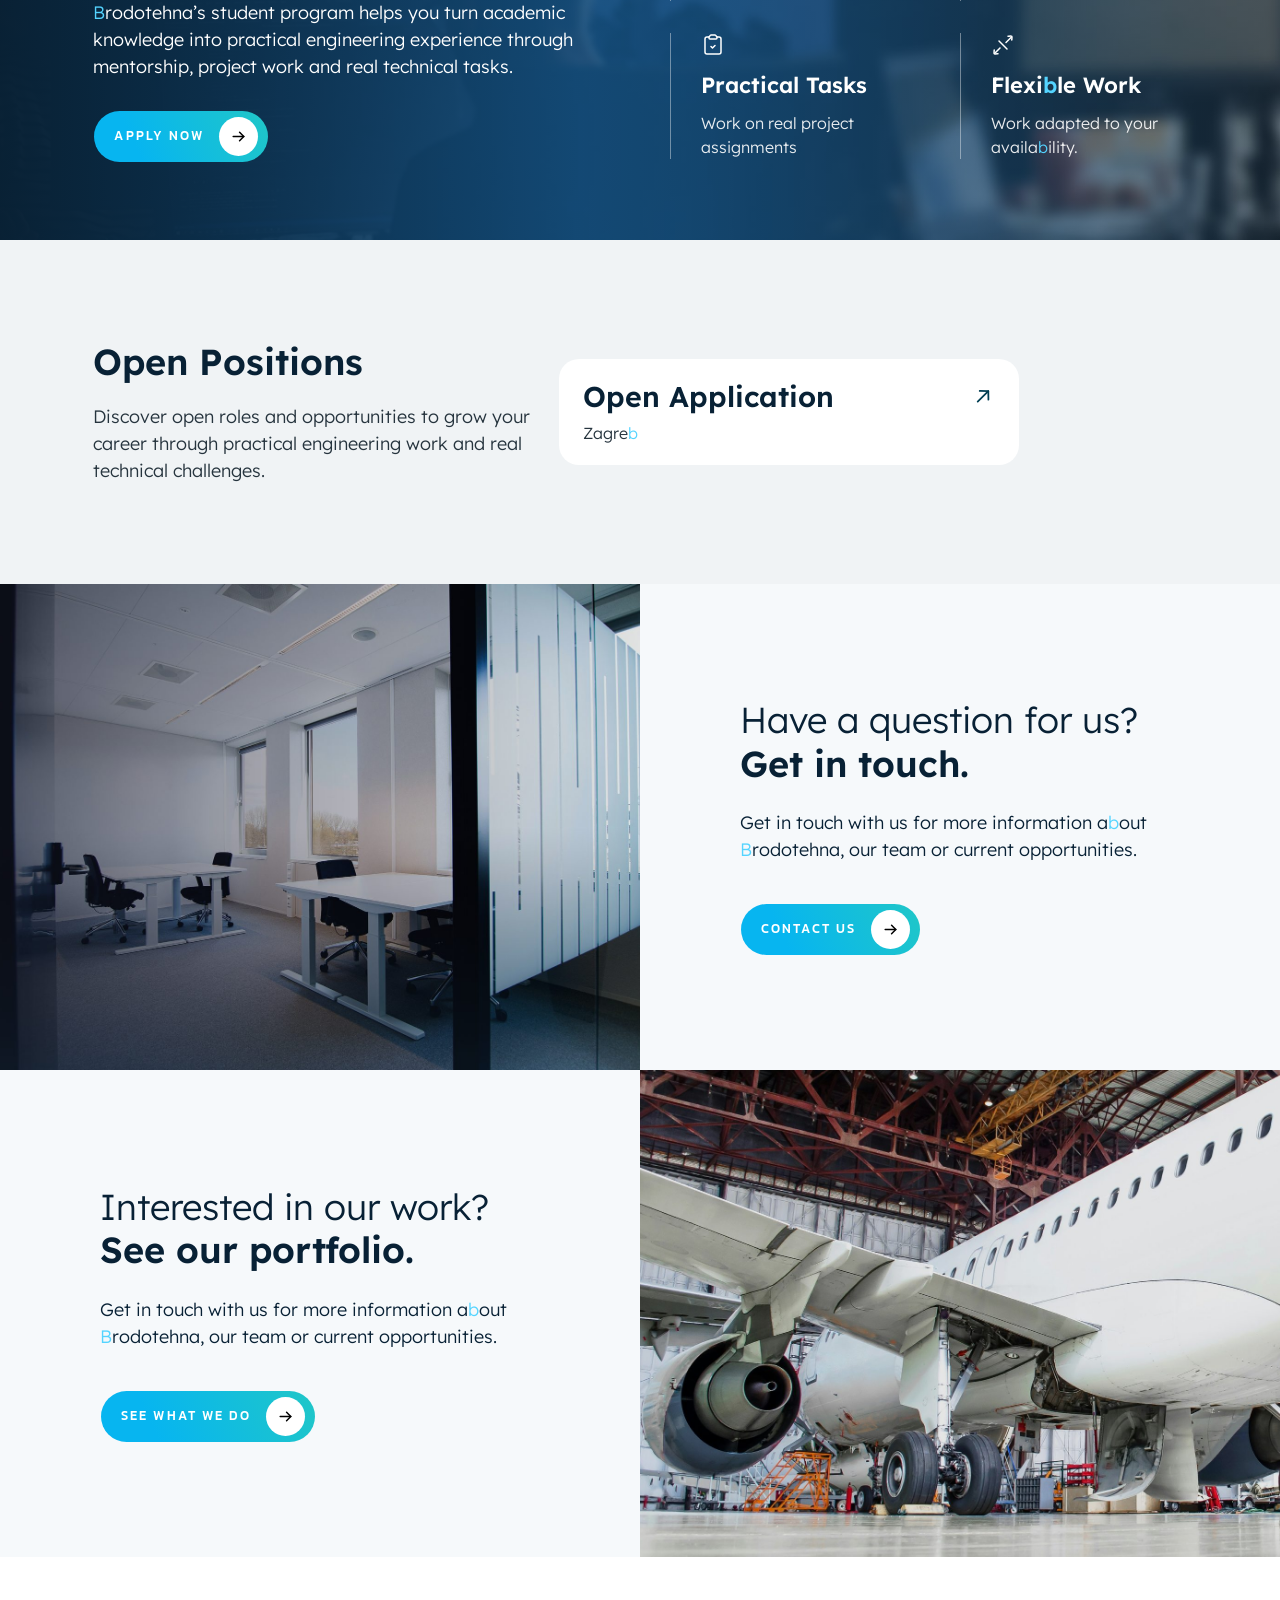
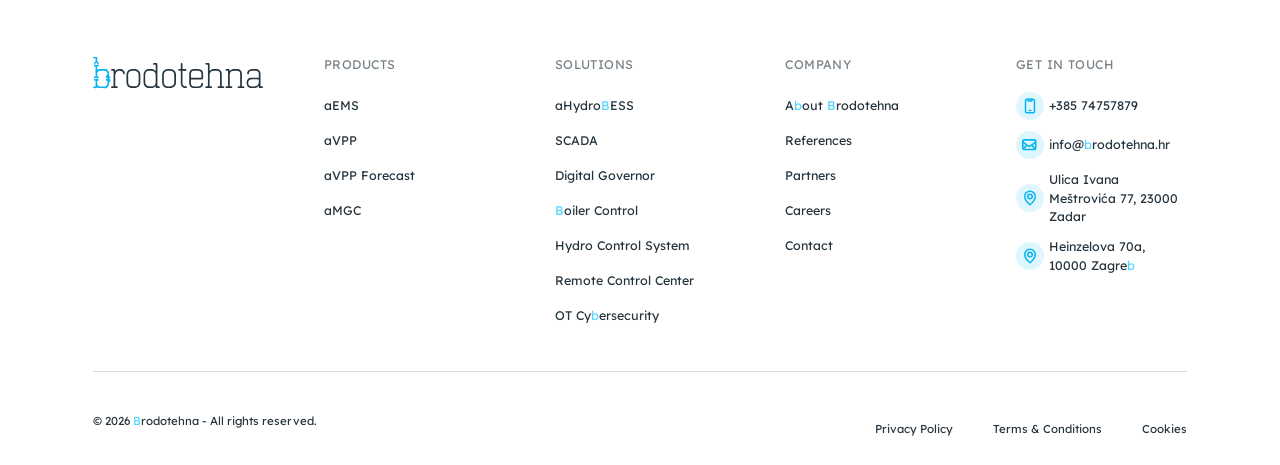
==== commit a97b50df: "fixes" ====
--- a/careers.html
+++ b/careers.html
@@ -277,8 +277,11 @@
           <ul>
             <li><a href="solutions.html#solution-1">aHydroBESS</a></li>
             <li><a href="solutions.html#solution-2">SCADA</a></li>
-            <li><a href="solutions.html#solution-3">aHydroControl</a></li>
-            <li><a href="solutions.html#solution-4">aBoiler</a></li>
+            <li><a href="solutions.html#solution-3">Digital Governor</a></li>
+            <li><a href="solutions.html#solution-4">Boiler Control</a></li>
+            <li><a href="solutions.html#solution-5">Hydro Control System</a></li>
+            <li><a href="solutions.html#solution-6">Remote Control Center</a></li>
+            <li><a href="solutions.html#solution-7">OT Cybersecurity</a></li>
           </ul>
         </div>
 
--- a/assets/css/brodotehna.css
+++ b/assets/css/brodotehna.css
@@ -5391,6 +5391,36 @@
   grid-row: 2 / 3;
 }
 
+/* "Our Products" bento variant - 1 featured + 3 regular (4 tiles) vs
+   the 5-tile layout above. Added as a modifier on the grid, not a
+   rewrite of the rules above, since every selector here is 3 compound
+   parts (.grid--products + .item + :nth-child) vs the 2 parts above
+   (.item + :nth-child) - naturally higher specificity, so these apply
+   cleanly inside a .bth-home-solutions__grid--products container
+   without needing to touch or scope the original 5-tile rules at all.
+   Reuses the same 3-col/2-row track sizing as the base grid; only the
+   last tile's placement differs (spans both remaining columns on row
+   2, full-width, instead of sharing that row with a 5th tile). */
+.bth-home-solutions__grid--products .bth-home-solutions__item--featured {
+  grid-column: 1 / 2;
+  grid-row: 1 / 3;
+}
+
+.bth-home-solutions__grid--products .bth-home-solutions__item:nth-child(2) {
+  grid-column: 2 / 3;
+  grid-row: 1 / 2;
+}
+
+.bth-home-solutions__grid--products .bth-home-solutions__item:nth-child(3) {
+  grid-column: 3 / 4;
+  grid-row: 1 / 2;
+}
+
+.bth-home-solutions__grid--products .bth-home-solutions__item:nth-child(4) {
+  grid-column: 2 / 4;
+  grid-row: 2 / 3;
+}
+
 /* > (direct child) not a descendant selector - without it this also
    matched the icon badge's own nested <img> below, stretching that
    24x24 glyph to inset:0/100%/100% (an invisible, cropped smear
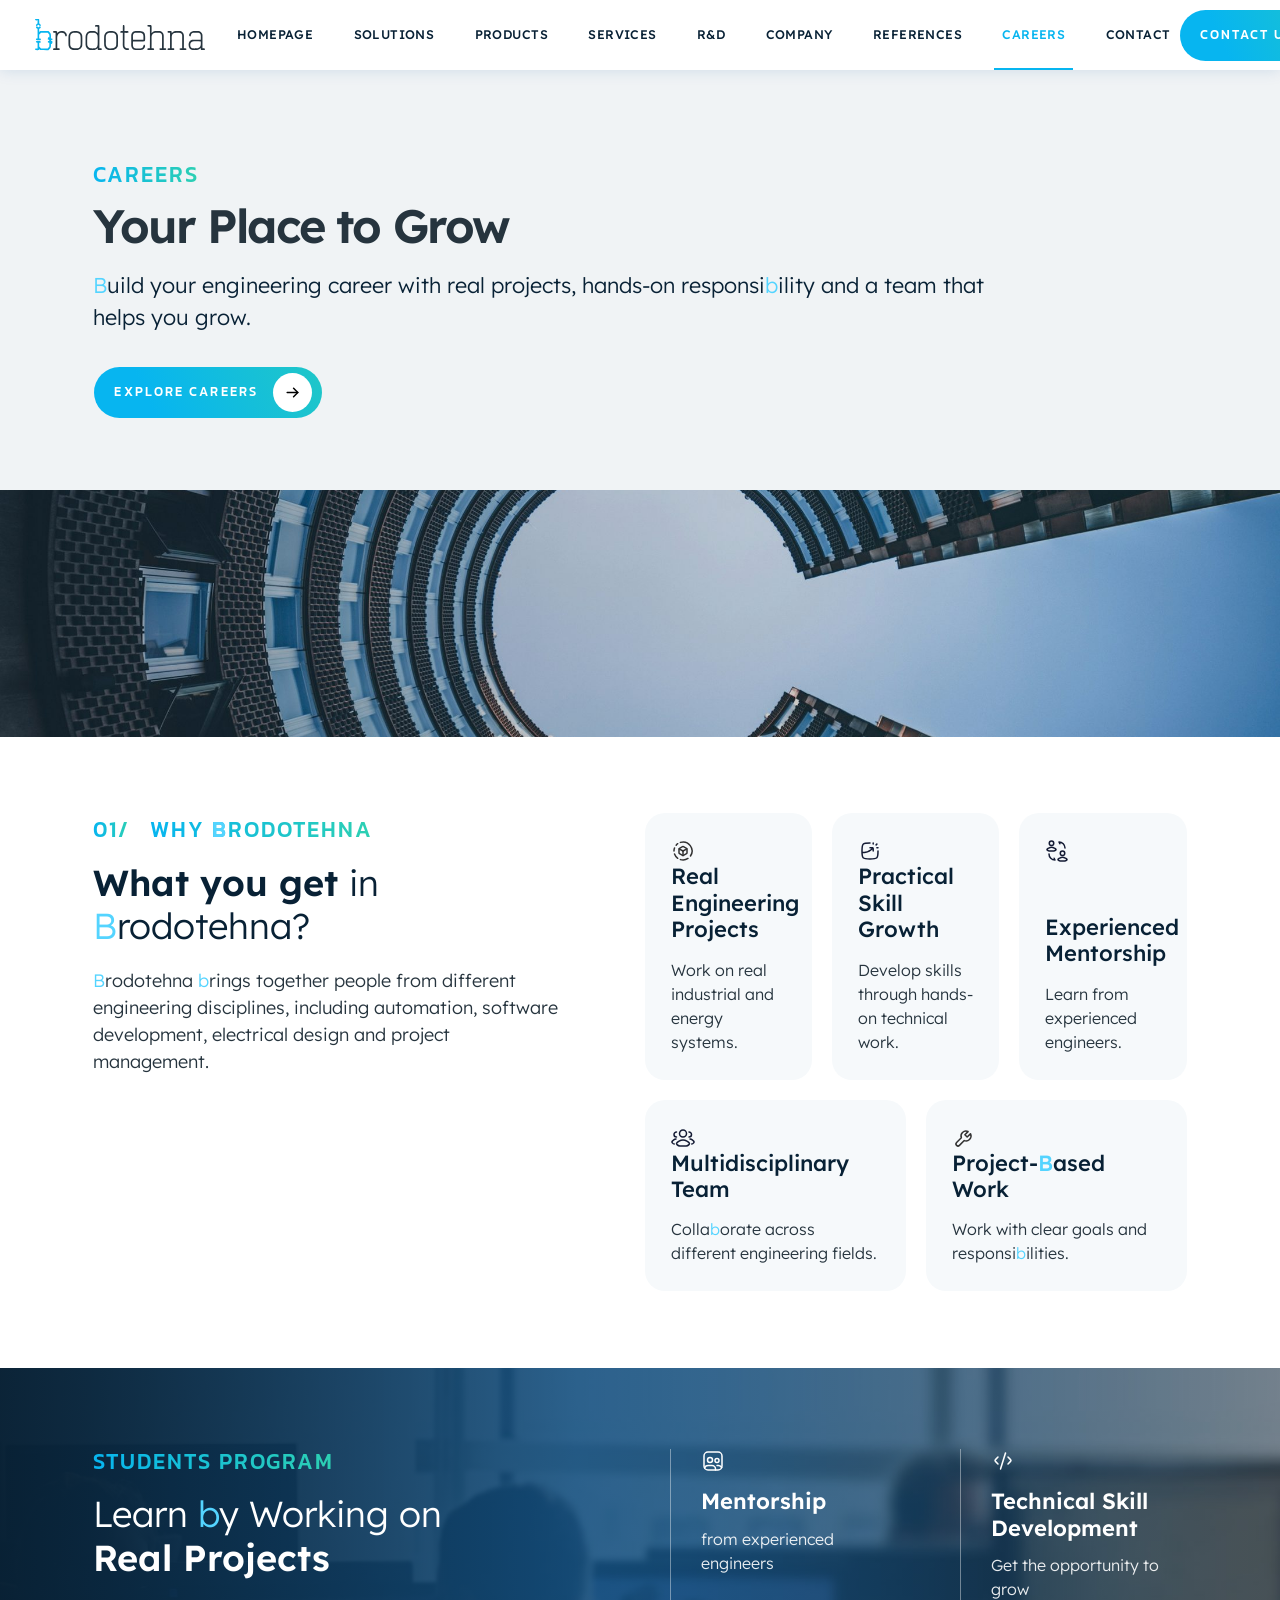
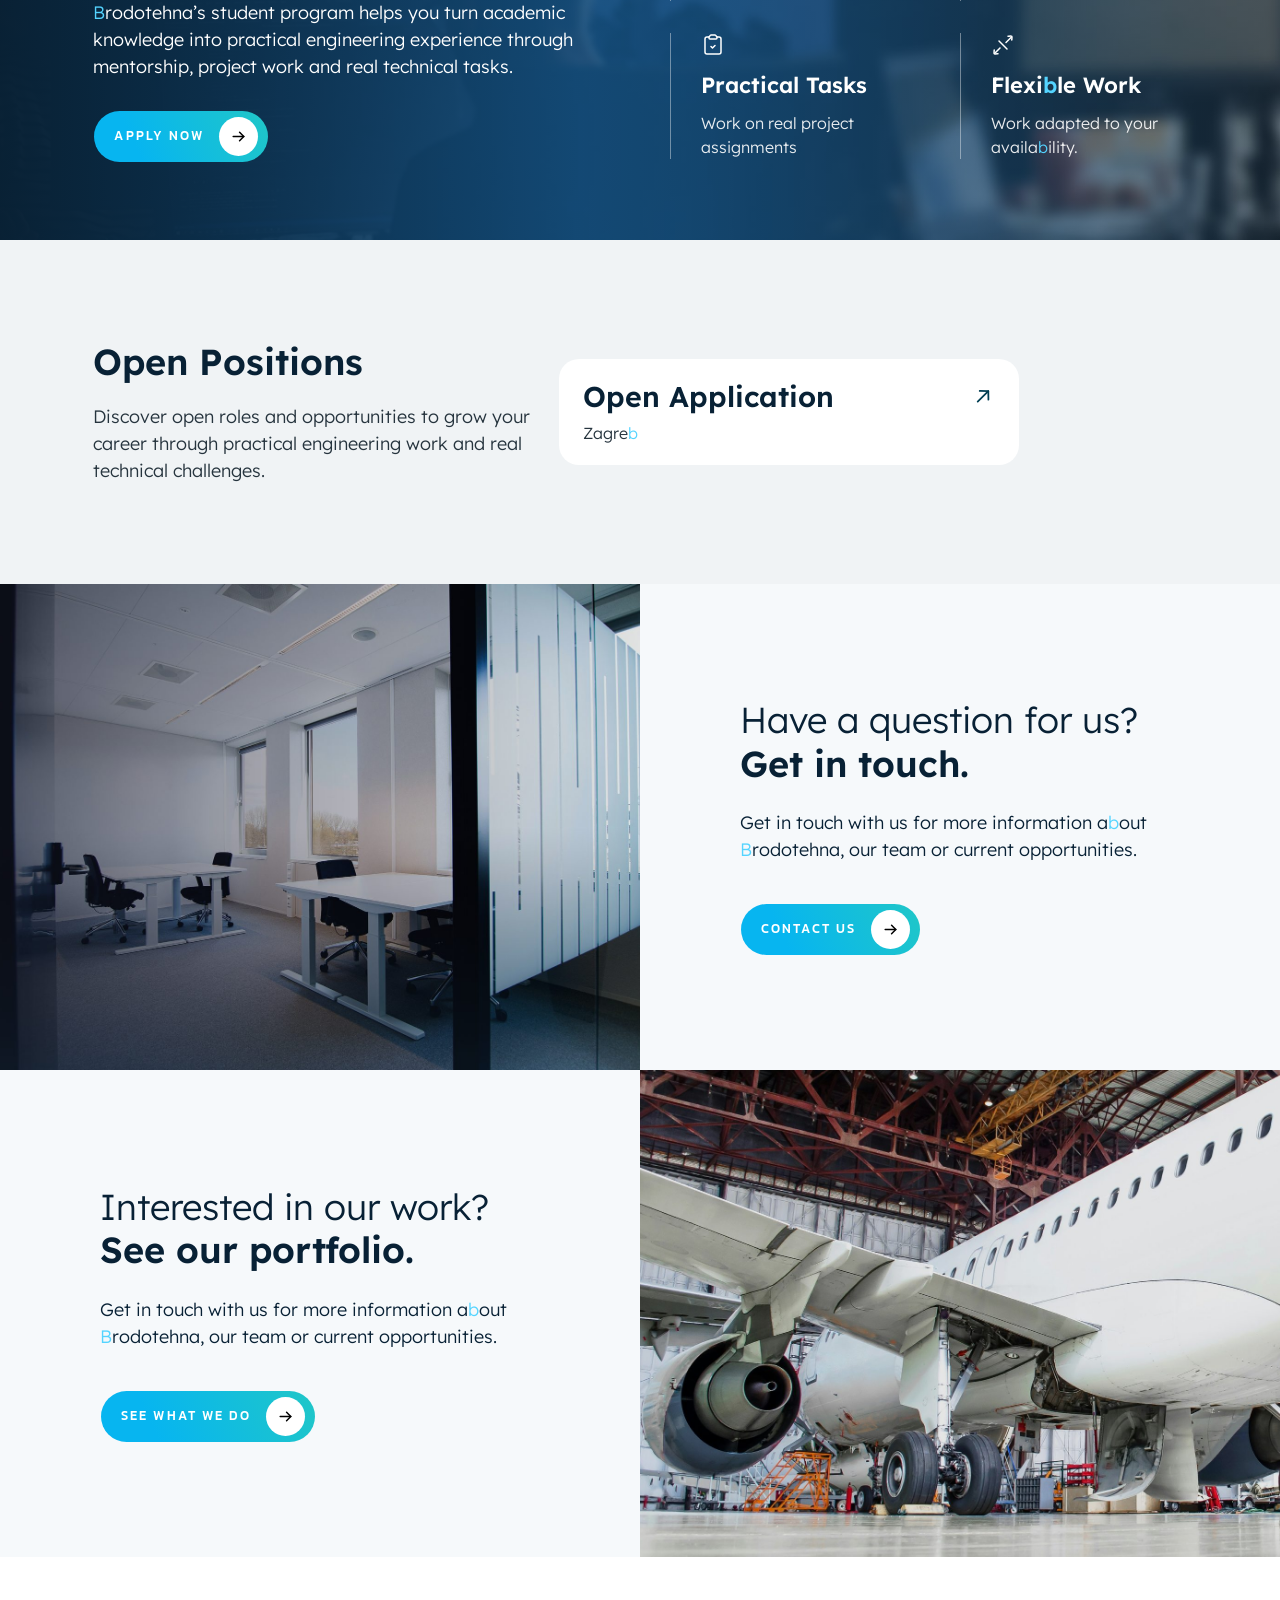
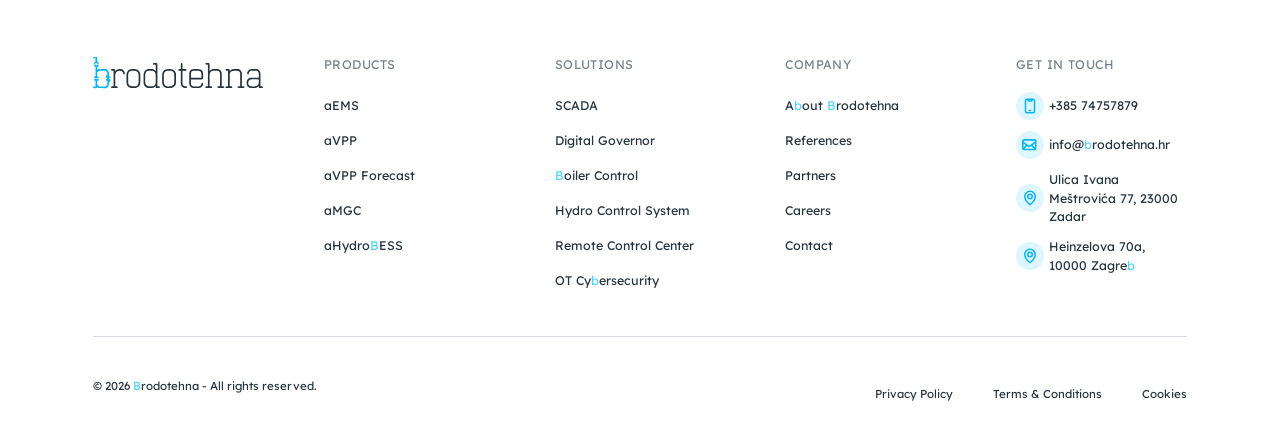
==== commit 11258645: "homepage additional section" ====
--- a/careers.html
+++ b/careers.html
@@ -269,13 +269,13 @@
             <li><a href="products.html#solution-2">aVPP</a></li>
             <li><a href="products.html#solution-3">aVPP Forecast</a></li>
             <li><a href="products.html#solution-4">aMGC</a></li>
+            <li><a href="products.html#solution-5">aHydroBESS</a></li>
           </ul>
         </div>
 
         <div class="col bth-footer__col">
           <h4>Solutions</h4>
           <ul>
-            <li><a href="solutions.html#solution-1">aHydroBESS</a></li>
             <li><a href="solutions.html#solution-2">SCADA</a></li>
             <li><a href="solutions.html#solution-3">Digital Governor</a></li>
             <li><a href="solutions.html#solution-4">Boiler Control</a></li>
--- a/assets/css/brodotehna.css
+++ b/assets/css/brodotehna.css
@@ -811,6 +811,22 @@
   filter: saturate(0.9) contrast(1.06);
 }
 
+/* HPP Moco Moco's photo only - object-fit:contain (not cover) so the
+   whole frame is visible instead of cropping to fill the card (the
+   Brodotehna sticker on the cabinet was getting cut off at the edge).
+   Needs its own background to fill the letterbox bars cover's crop
+   would otherwise have hidden - picked from the same two colors the
+   ::after gradient above already uses, so the letterboxed edges still
+   read as part of the same brand treatment instead of bare empty
+   space. */
+.bth-reference-card__media--contain {
+  background: linear-gradient(135deg, var(--bth-dark) 0%, var(--bth-primary) 100%);
+}
+
+.bth-reference-card__media--contain img {
+  object-fit: contain;
+}
+
 .bth-reference-card__media::after {
   content: "";
   position: absolute;
@@ -5323,7 +5339,7 @@
    photo idea as .bth-company-timeline__media. */
 .bth-home-solutions {
   padding: clamp(40px, 5vw, 70px) 0;
-  background: #fff;
+  background: var(--bth-bg-page);
 }
 
 .bth-home-solutions__head {
@@ -5366,58 +5382,35 @@
   text-decoration: none;
 }
 
-.bth-home-solutions__item--featured {
+/* Scoped to .bth-home-solutions__grid specifically (not just
+   .bth-home-solutions__item) - .bth-home-products__grid's tiles reuse
+   the same .bth-home-solutions__item class for cosmetics, and without
+   this scoping these position rules matched them too by sibling
+   index, silently placing the Products grid's 4th tile into row 2
+   column 2 (the position rule written for THIS grid's 4th tile)
+   instead of leaving it in Products' own single-row flow. */
+.bth-home-solutions__grid .bth-home-solutions__item--featured {
   grid-column: 1 / 2;
   grid-row: 1 / 3;
 }
 
-.bth-home-solutions__item:nth-child(2) {
+.bth-home-solutions__grid .bth-home-solutions__item:nth-child(2) {
   grid-column: 2 / 3;
   grid-row: 1 / 2;
 }
 
-.bth-home-solutions__item:nth-child(3) {
+.bth-home-solutions__grid .bth-home-solutions__item:nth-child(3) {
   grid-column: 3 / 4;
   grid-row: 1 / 2;
 }
 
-.bth-home-solutions__item:nth-child(4) {
+.bth-home-solutions__grid .bth-home-solutions__item:nth-child(4) {
   grid-column: 2 / 3;
   grid-row: 2 / 3;
 }
 
-.bth-home-solutions__item:nth-child(5) {
+.bth-home-solutions__grid .bth-home-solutions__item:nth-child(5) {
   grid-column: 3 / 4;
-  grid-row: 2 / 3;
-}
-
-/* "Our Products" bento variant - 1 featured + 3 regular (4 tiles) vs
-   the 5-tile layout above. Added as a modifier on the grid, not a
-   rewrite of the rules above, since every selector here is 3 compound
-   parts (.grid--products + .item + :nth-child) vs the 2 parts above
-   (.item + :nth-child) - naturally higher specificity, so these apply
-   cleanly inside a .bth-home-solutions__grid--products container
-   without needing to touch or scope the original 5-tile rules at all.
-   Reuses the same 3-col/2-row track sizing as the base grid; only the
-   last tile's placement differs (spans both remaining columns on row
-   2, full-width, instead of sharing that row with a 5th tile). */
-.bth-home-solutions__grid--products .bth-home-solutions__item--featured {
-  grid-column: 1 / 2;
-  grid-row: 1 / 3;
-}
-
-.bth-home-solutions__grid--products .bth-home-solutions__item:nth-child(2) {
-  grid-column: 2 / 3;
-  grid-row: 1 / 2;
-}
-
-.bth-home-solutions__grid--products .bth-home-solutions__item:nth-child(3) {
-  grid-column: 3 / 4;
-  grid-row: 1 / 2;
-}
-
-.bth-home-solutions__grid--products .bth-home-solutions__item:nth-child(4) {
-  grid-column: 2 / 4;
   grid-row: 2 / 3;
 }
 
@@ -5548,6 +5541,84 @@
     font-size: 13px;
     max-height: 100px;
     opacity: 1;
+  }
+}
+
+/* "Our Products" - grey bg (not .bth-home-solutions' white) so it
+   reads as a visually distinct section from "Our Solutions" above it,
+   and a plain 4-equal-column row (no featured tile, no asymmetric
+   grid) so the layout itself doesn't echo that section's bento shape
+   either. .bth-home-solutions__item/__icon/__label are still reused
+   here for cosmetics (photo/icon/label/hover) - only the section
+   background and the grid placement are section-specific. */
+.bth-home-products {
+  padding: clamp(40px, 5vw, 70px) 0;
+  background: #fff;
+}
+
+.bth-home-products__grid {
+  display: grid;
+  grid-template-columns: repeat(5, 1fr);
+  grid-auto-rows: clamp(300px, 26vw, 400px);
+  gap: 16px;
+}
+
+/* Products tiles show their own light product-card compositions
+   (see product-card-*-optimized.jpg) rather than photos, so the
+   dark photo-legibility gradient .bth-home-solutions__item::before
+   adds for the Solutions bento is switched off here, the icon badge
+   (designed to sit on that dark gradient) is hidden, and the label
+   text swaps from white to the site's standard dark text color so it
+   stays readable against the light background. */
+.bth-home-products__grid .bth-home-solutions__item::before {
+  display: none;
+}
+
+.bth-home-products__grid .bth-home-solutions__icon {
+  display: none;
+}
+
+.bth-home-products__grid .bth-home-solutions__label b,
+.bth-home-products__grid .bth-home-solutions__label em {
+  color: var(--bth-dark);
+}
+
+.bth-home-products__grid .bth-home-solutions__accent {
+  color: var(--bth-primary);
+}
+
+/* Below 991px there's no room for 5 equal columns, but shrinking them
+   down into a stacked single column (like the Solutions bento above
+   does) would squash these tiles away from their intended size - so
+   this becomes a free horizontal scroll strip instead, same pattern
+   as .bth-home-references__pages (wheel-redirect + click-drag pan for
+   a desktop mouse, see productsScrollInit() in brodotehna.js), with
+   each tile kept at a fixed width/height close to its desktop size
+   rather than stretched to fill the viewport. */
+@media (max-width: 991px) {
+  .bth-home-products__grid {
+    display: flex;
+    flex-wrap: nowrap;
+    overflow-x: auto;
+    gap: 16px;
+    padding-bottom: 4px;
+    -webkit-overflow-scrolling: touch;
+    scrollbar-width: none;
+    cursor: grab;
+  }
+
+  .bth-home-products__grid::-webkit-scrollbar {
+    display: none;
+  }
+
+  .bth-home-products__grid--dragging {
+    cursor: grabbing;
+    user-select: none;
+  }
+
+  .bth-home-products__grid .bth-home-solutions__item {
+    flex: 0 0 260px;
+    height: 320px;
   }
 }
 
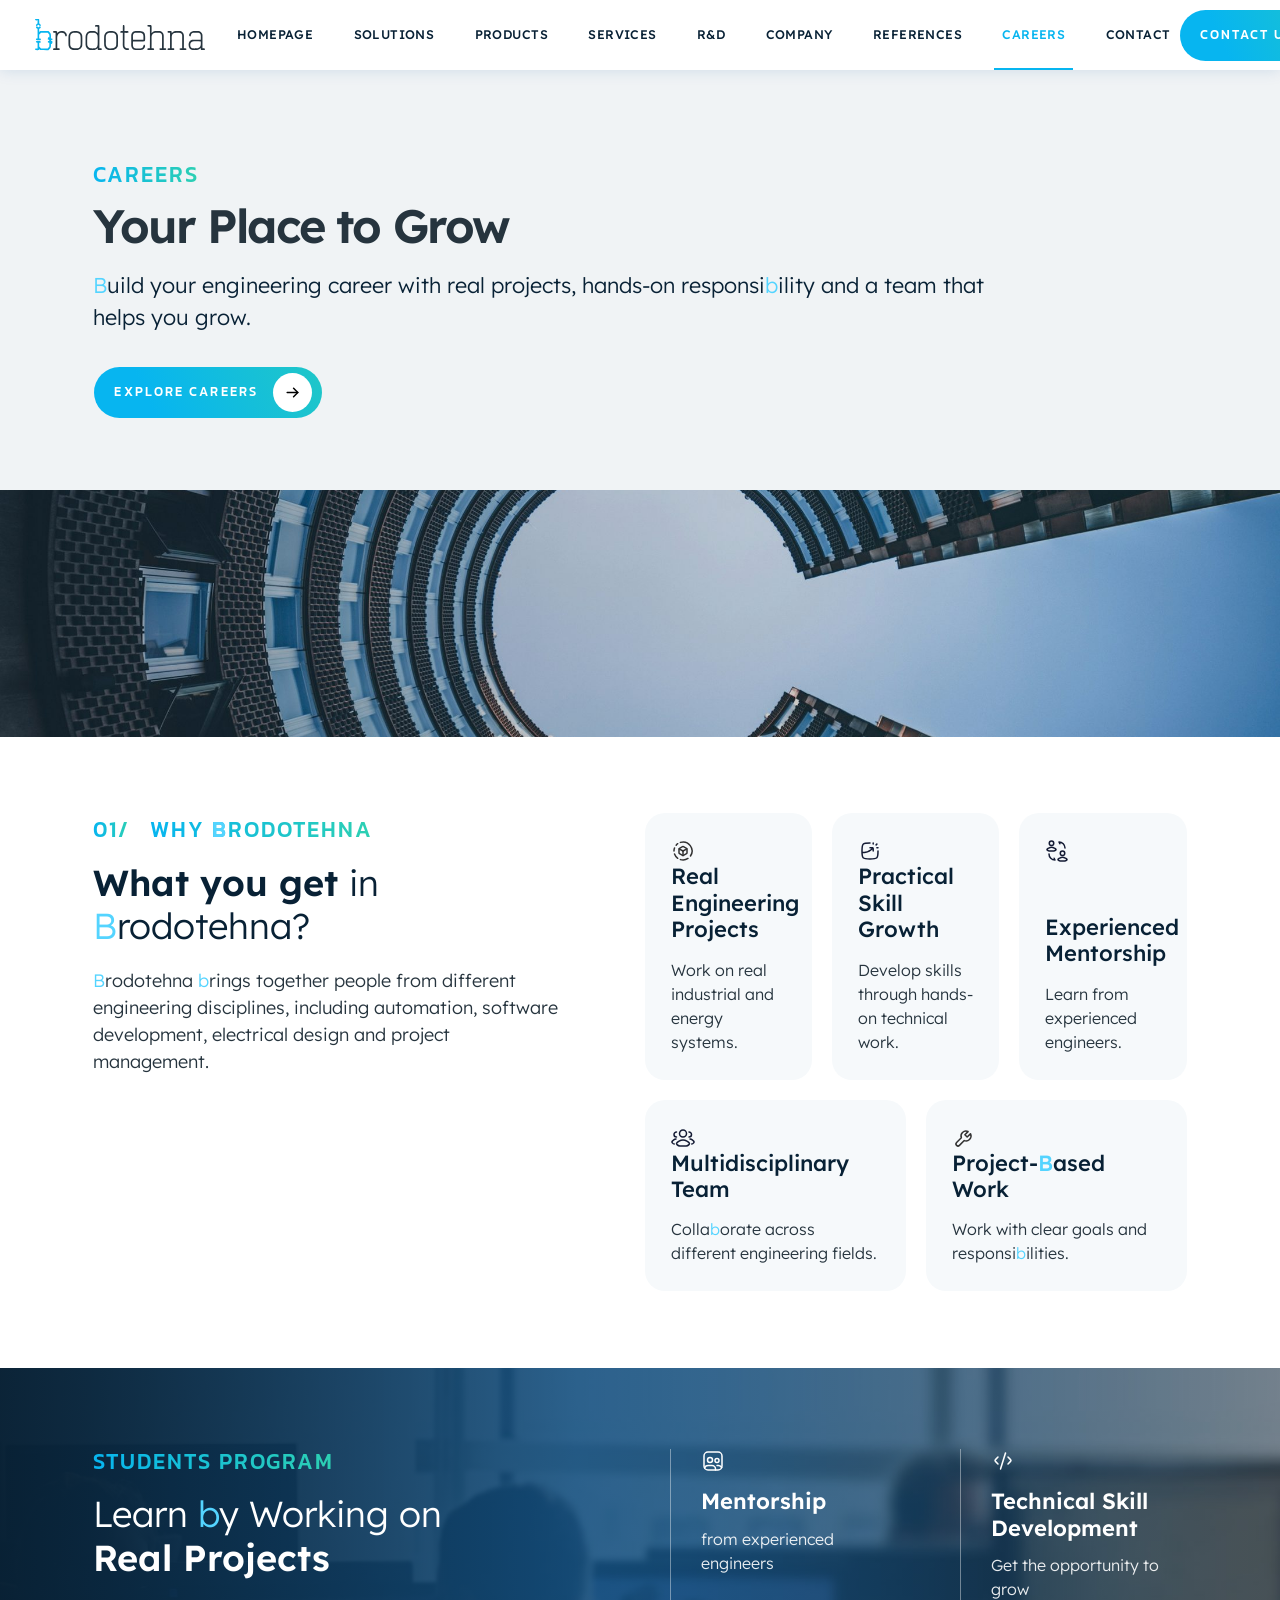
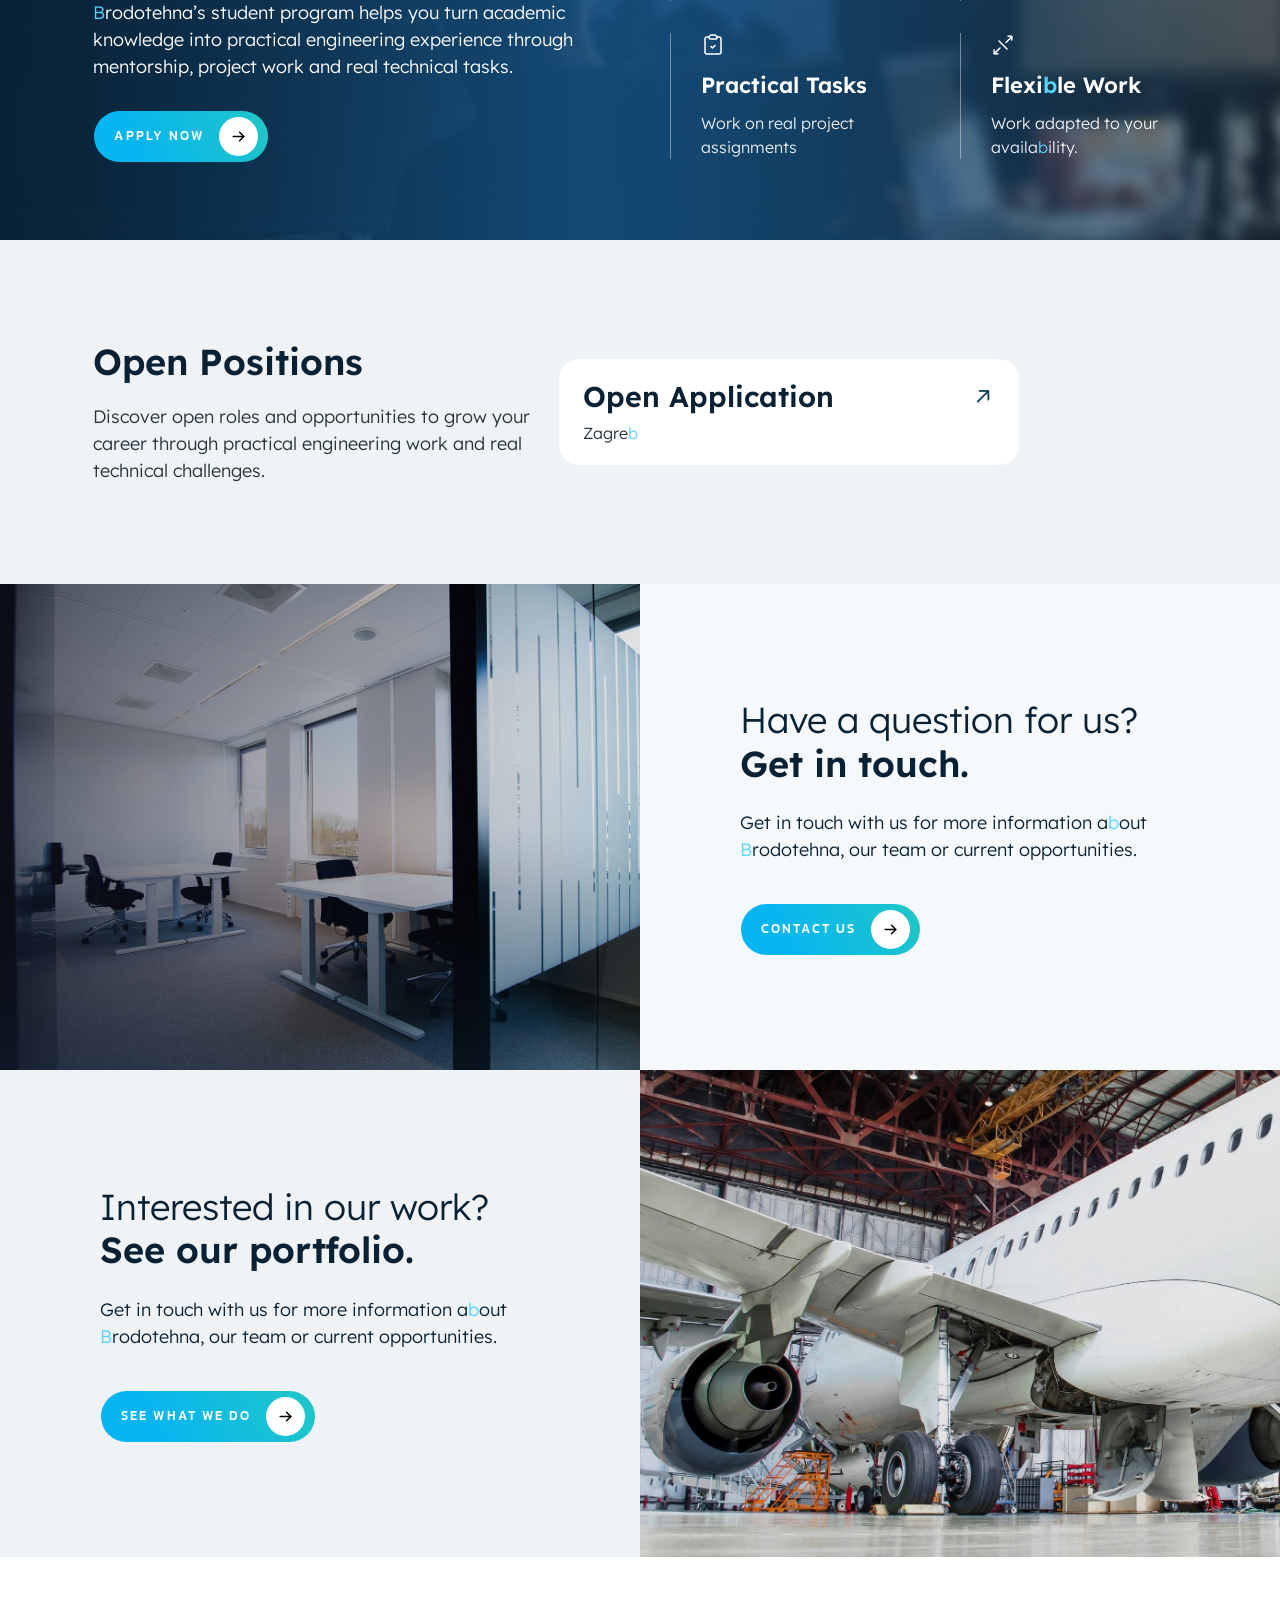
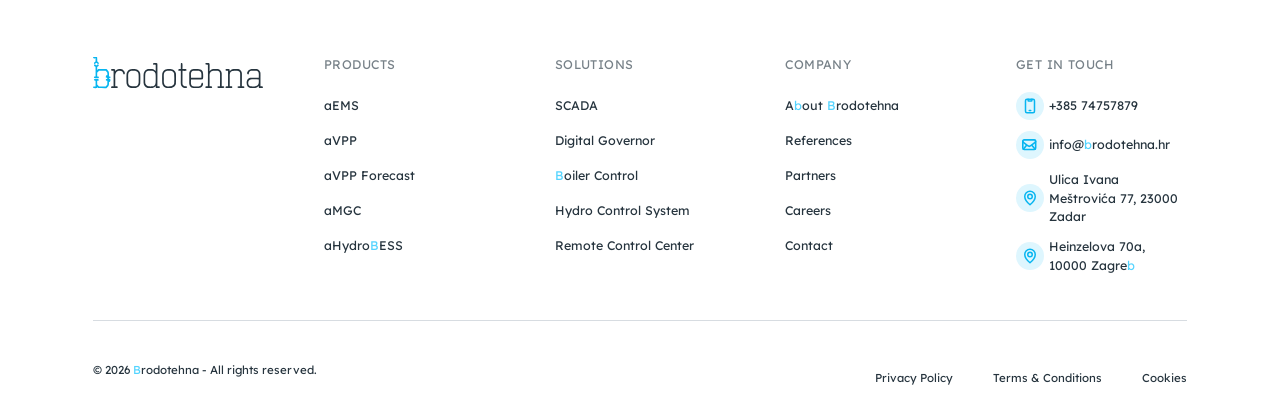
==== commit 9de68723: "small fixes" ====
--- a/careers.html
+++ b/careers.html
@@ -223,7 +223,7 @@
     </section><!-- End CTA: Contact -->
 
     <!-- ======= CTA: Portfolio ======= -->
-    <section class="bth-solutions-cta">
+    <section class="bth-solutions-cta bth-solutions-cta--gray">
       <div class="row g-0 align-items-center">
         <div class="col-lg-6">
           <div class="bth-solutions-cta__content" data-aos="fade-up">
@@ -281,7 +281,6 @@
             <li><a href="solutions.html#solution-4">Boiler Control</a></li>
             <li><a href="solutions.html#solution-5">Hydro Control System</a></li>
             <li><a href="solutions.html#solution-6">Remote Control Center</a></li>
-            <li><a href="solutions.html#solution-7">OT Cybersecurity</a></li>
           </ul>
         </div>
 
--- a/assets/css/brodotehna.css
+++ b/assets/css/brodotehna.css
@@ -353,7 +353,8 @@
 .bth-contact-form .bth-btn:hover,
 .bth-page-header .bth-btn:hover,
 .bth-careers-apply .bth-btn:hover,
-.bth-home-references__intro .bth-btn:hover {
+.bth-home-references__intro .bth-btn:hover,
+.bth-home-products__head .bth-btn:hover {
   background: var(--bth-bg-light);
   border-color: var(--bth-primary);
   backdrop-filter: none;
@@ -2223,6 +2224,15 @@
   background: #fff;
 }
 
+/* Careers' "CTA: Portfolio" instance only - it sits right after
+   .bth-careers-open, which uses the site's standard page gray
+   (--bth-bg-page), so the base class's paler --bth-bg-light (close
+   enough to white that it reads as a mismatch/seam against that
+   neighbor) is swapped for the same standard gray here instead. */
+.bth-solutions-cta--gray {
+  background: var(--bth-bg-page);
+}
+
 /* Company page only - the CTA's row is text-column-then-media-column
    in the HTML (so it reads left-to-right on desktop), but stacked
    below Bootstrap's lg breakpoint that put the text above the photo;
@@ -4100,22 +4110,20 @@
    .bth-locations__map's own working pin setup on the Contact page),
    so their percentages are relative to the map's own box and scale
    with it at any width. */
+/* Fluid vw-based scaling (not the two fixed-px breakpoint jumps this
+   used to have, 560px at 768px and topping out at 860px from 1400px
+   up) - those left the map (and the cards, sized relative to it)
+   stuck at a small fixed size no matter how wide the section/viewport
+   got beyond 1400px, reading as a tiny graphic lost in a lot of empty
+   gradient on a large monitor. This keeps growing continuously past
+   that point instead, roughly passing through the old 560px/860px
+   values at 768px/1400px so nothing jumps at the familiar tablet
+   breakpoint, capped at 1400px so it still leaves room inside
+   .bth-container at any realistic width. */
 .bth-company-vision__map {
   position: relative;
-  max-width: 380px;
+  max-width: clamp(380px, 47.5vw + 195px, 1400px);
   margin: 0 auto;
-}
-
-@media (min-width: 768px) {
-  .bth-company-vision__map {
-    max-width: 560px;
-  }
-}
-
-@media (min-width: 1400px) {
-  .bth-company-vision__map {
-    max-width: 860px;
-  }
 }
 
 .bth-company-vision__map img {
@@ -5556,11 +5564,79 @@
   background: #fff;
 }
 
+/* Heading + "See More" link to products.html on one row, same
+   bth-btn--outline style as the removed Project Footprint CTA
+   elsewhere on this page - wraps to a stacked layout once the row
+   gets too tight for both (small tablets/phones) rather than
+   squeezing the heading. Only .bth-home-products uses this row; the
+   Solutions section's heading keeps its plain .bth-home-solutions__head
+   with no button. */
+.bth-home-products__head {
+  display: flex;
+  align-items: flex-end;
+  justify-content: space-between;
+  flex-wrap: wrap;
+  gap: 16px 24px;
+  margin-bottom: 40px;
+}
+
+.bth-home-products__head .bth-home-solutions__head {
+  margin-bottom: 0;
+}
+
+/* A 5-column grid with a floor on each column (minmax(240px, 1fr)),
+   not a fixed-px tile size - on a wide screen the 1fr side lets the 5
+   columns stretch and share out the container's full width evenly
+   (no leftover gap on an oversized monitor), while the 240px floor
+   stops them shrinking past that on a narrower one; once 5 floored
+   columns plus gaps no longer fit the container, the grid itself
+   overflows and this (with overflow-x:auto below) is what turns it
+   into the intended slider (wheel-redirect + click-drag pan, see
+   productsScrollInit() in brodotehna.js) - the same rule produces
+   both a filled static row and a scrollable strip, there's no
+   breakpoint switching between two different layouts. Height scales
+   with viewport width too (clamp, same vw-based approach used for
+   the featured Solutions tile elsewhere on this page) so the tiles
+   grow/shrink together rather than just stretching wider and staying
+   the same height. */
 .bth-home-products__grid {
   display: grid;
-  grid-template-columns: repeat(5, 1fr);
-  grid-auto-rows: clamp(300px, 26vw, 400px);
+  grid-template-columns: repeat(5, minmax(240px, 1fr));
   gap: 16px;
+  overflow-x: auto;
+  padding-bottom: 4px;
+  -webkit-overflow-scrolling: touch;
+  scrollbar-width: none;
+  cursor: grab;
+}
+
+.bth-home-products__grid::-webkit-scrollbar {
+  display: none;
+}
+
+.bth-home-products__grid--dragging {
+  cursor: grabbing;
+  user-select: none;
+}
+
+.bth-home-products__grid .bth-home-solutions__item {
+  height: clamp(260px, 18vw, 420px);
+}
+
+/* On phones the 18vw clamp above has already bottomed out at its
+   260px floor (18vw stops mattering well before 700px), and the grid
+   column floor below is likewise maxed out shrinking - both read as
+   slightly cramped next to the rest of the page at that width, so
+   this nudges just the phone-width floor up a bit rather than
+   touching the vw-scaling that already works fine from tablet up. */
+@media (max-width: 575px) {
+  .bth-home-products__grid {
+    grid-template-columns: repeat(5, minmax(270px, 1fr));
+  }
+
+  .bth-home-products__grid .bth-home-solutions__item {
+    height: 300px;
+  }
 }
 
 /* Products tiles show their own light product-card compositions
@@ -5585,41 +5661,6 @@
 
 .bth-home-products__grid .bth-home-solutions__accent {
   color: var(--bth-primary);
-}
-
-/* Below 991px there's no room for 5 equal columns, but shrinking them
-   down into a stacked single column (like the Solutions bento above
-   does) would squash these tiles away from their intended size - so
-   this becomes a free horizontal scroll strip instead, same pattern
-   as .bth-home-references__pages (wheel-redirect + click-drag pan for
-   a desktop mouse, see productsScrollInit() in brodotehna.js), with
-   each tile kept at a fixed width/height close to its desktop size
-   rather than stretched to fill the viewport. */
-@media (max-width: 991px) {
-  .bth-home-products__grid {
-    display: flex;
-    flex-wrap: nowrap;
-    overflow-x: auto;
-    gap: 16px;
-    padding-bottom: 4px;
-    -webkit-overflow-scrolling: touch;
-    scrollbar-width: none;
-    cursor: grab;
-  }
-
-  .bth-home-products__grid::-webkit-scrollbar {
-    display: none;
-  }
-
-  .bth-home-products__grid--dragging {
-    cursor: grabbing;
-    user-select: none;
-  }
-
-  .bth-home-products__grid .bth-home-solutions__item {
-    flex: 0 0 260px;
-    height: 320px;
-  }
 }
 
 /* --- Siemens Xcelerator banner ---
